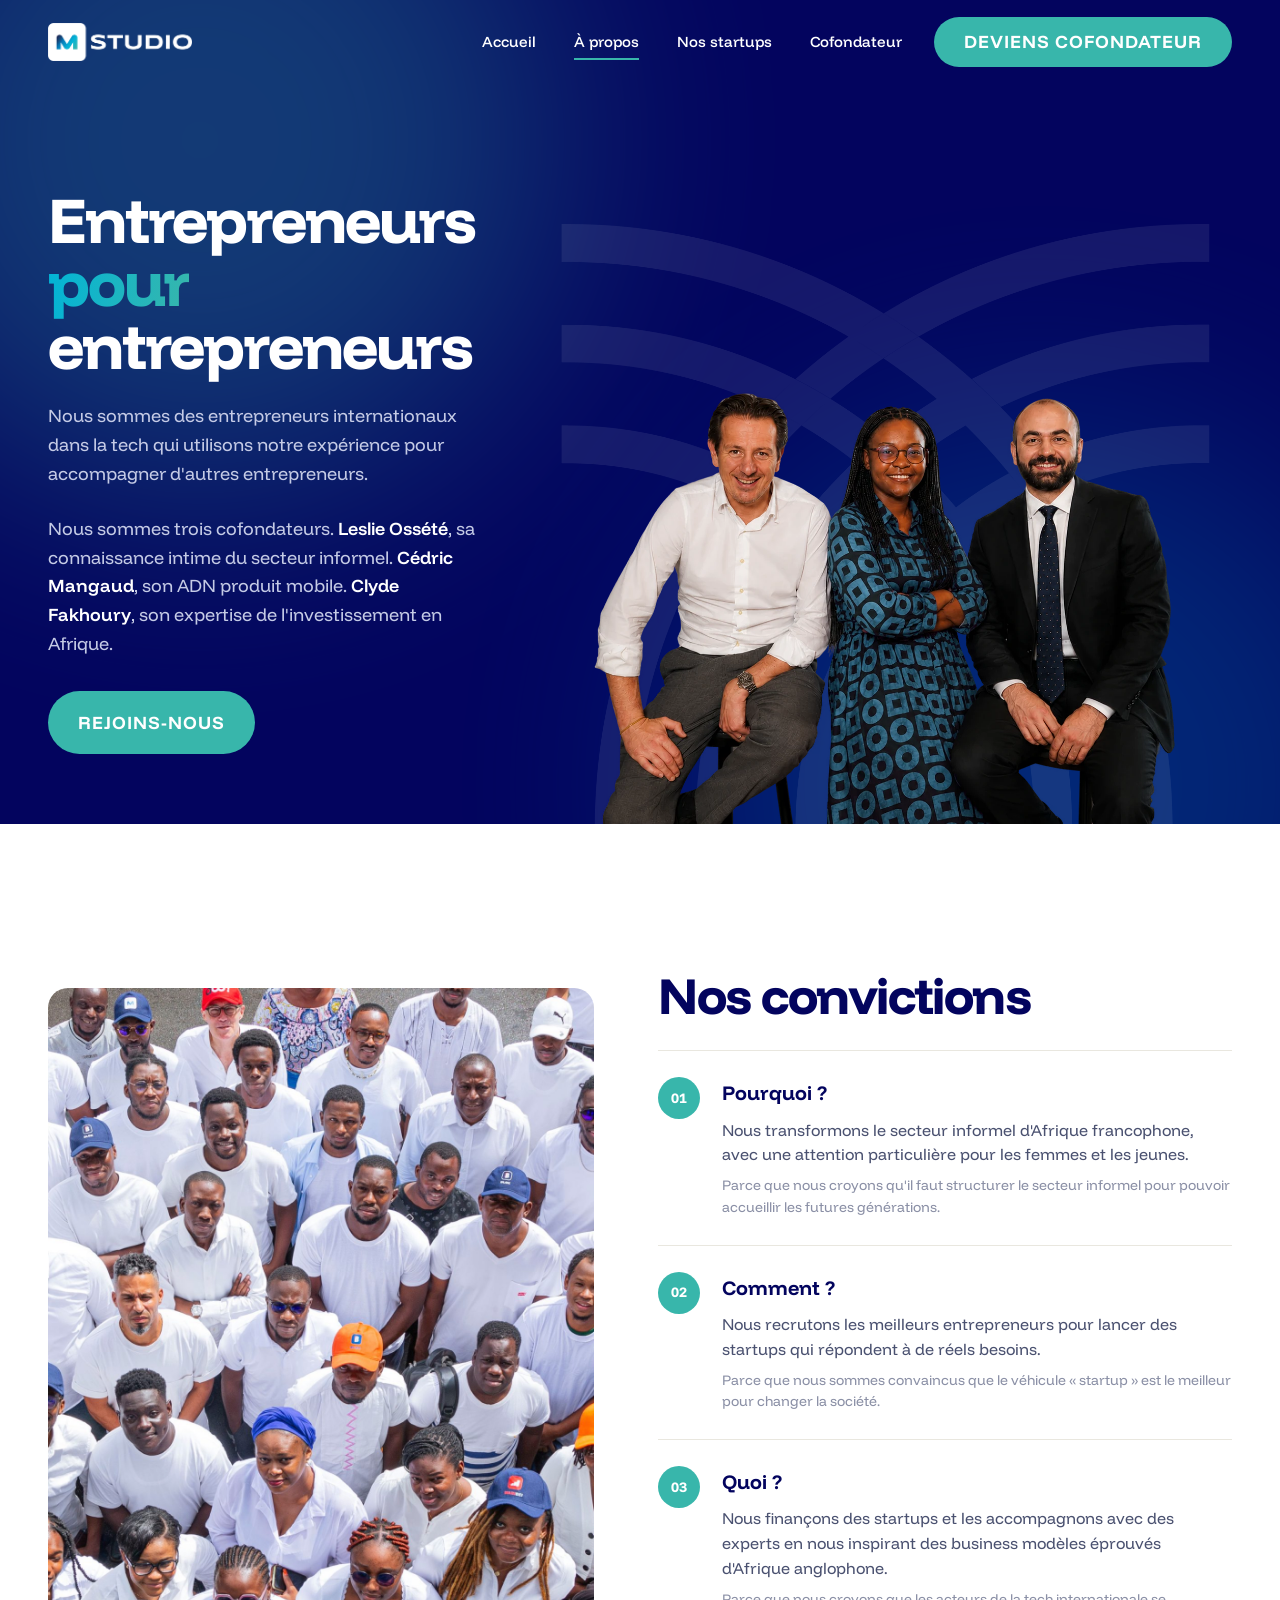
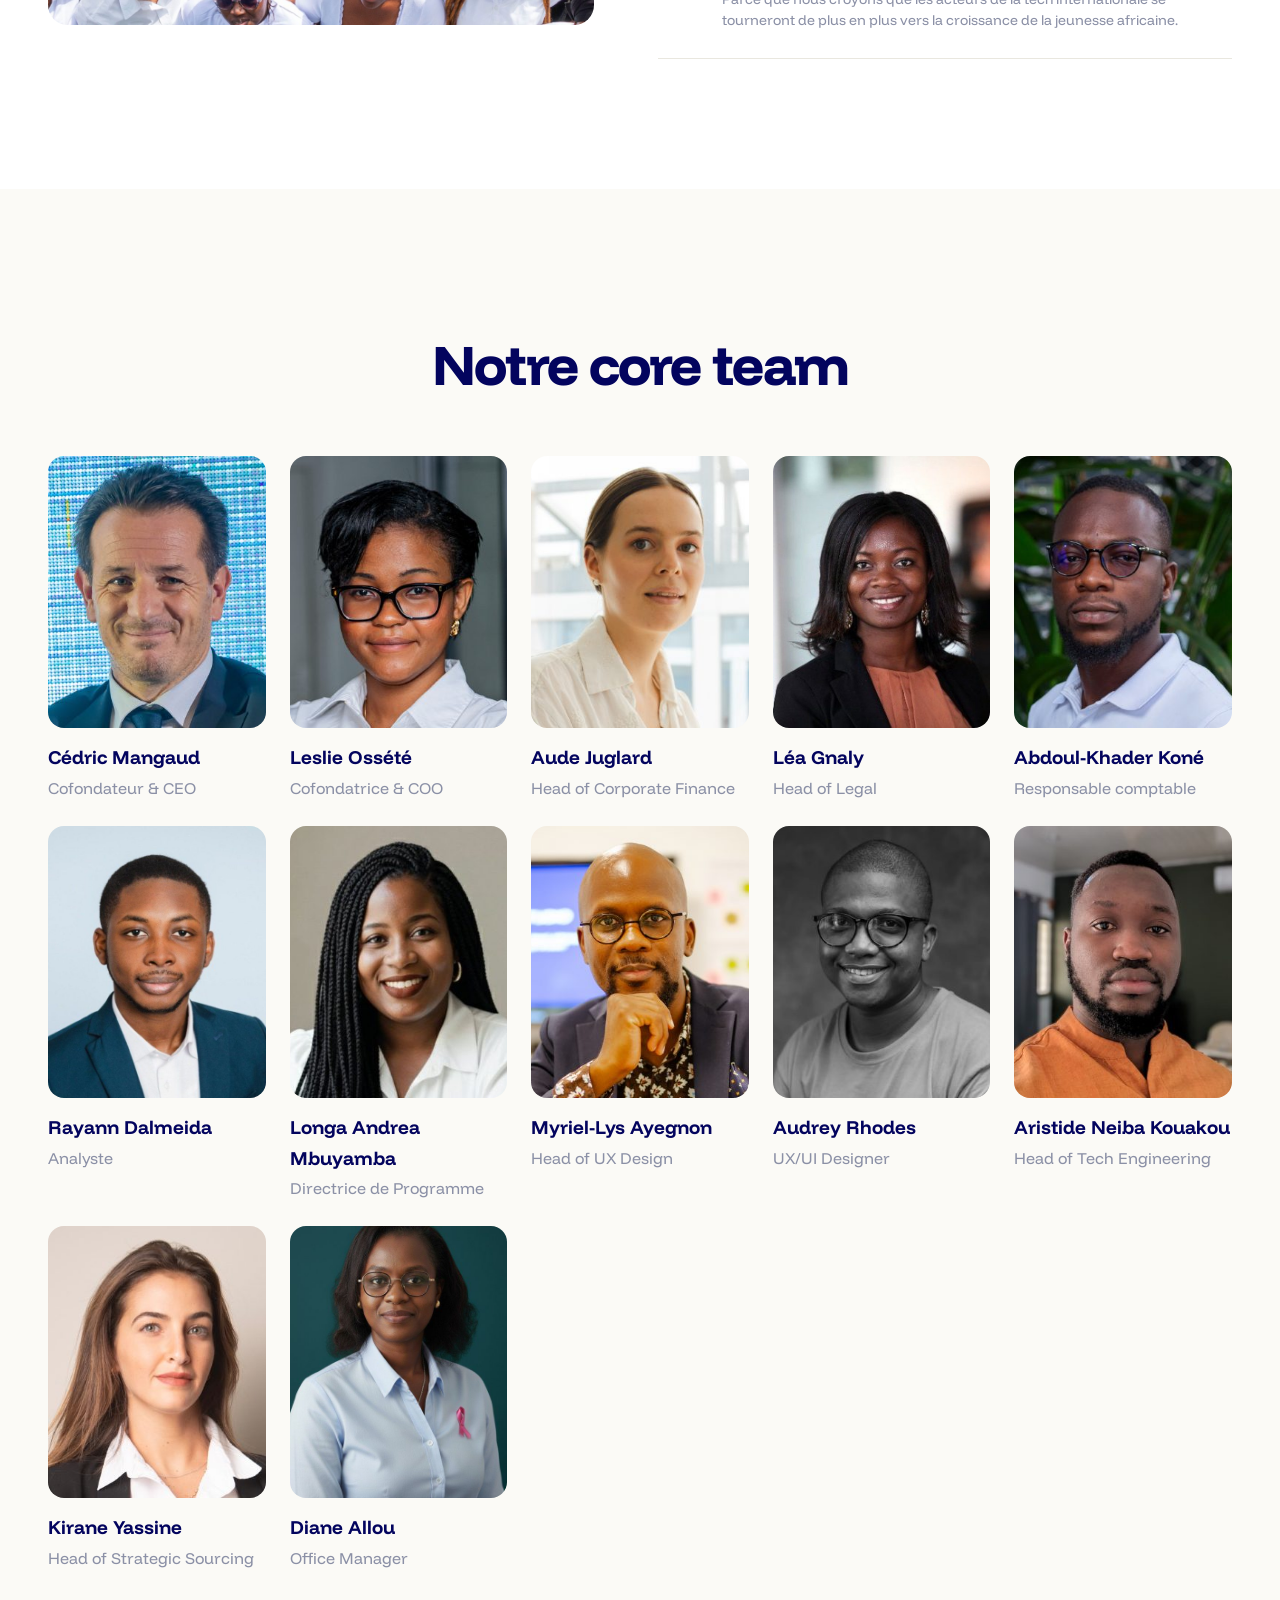
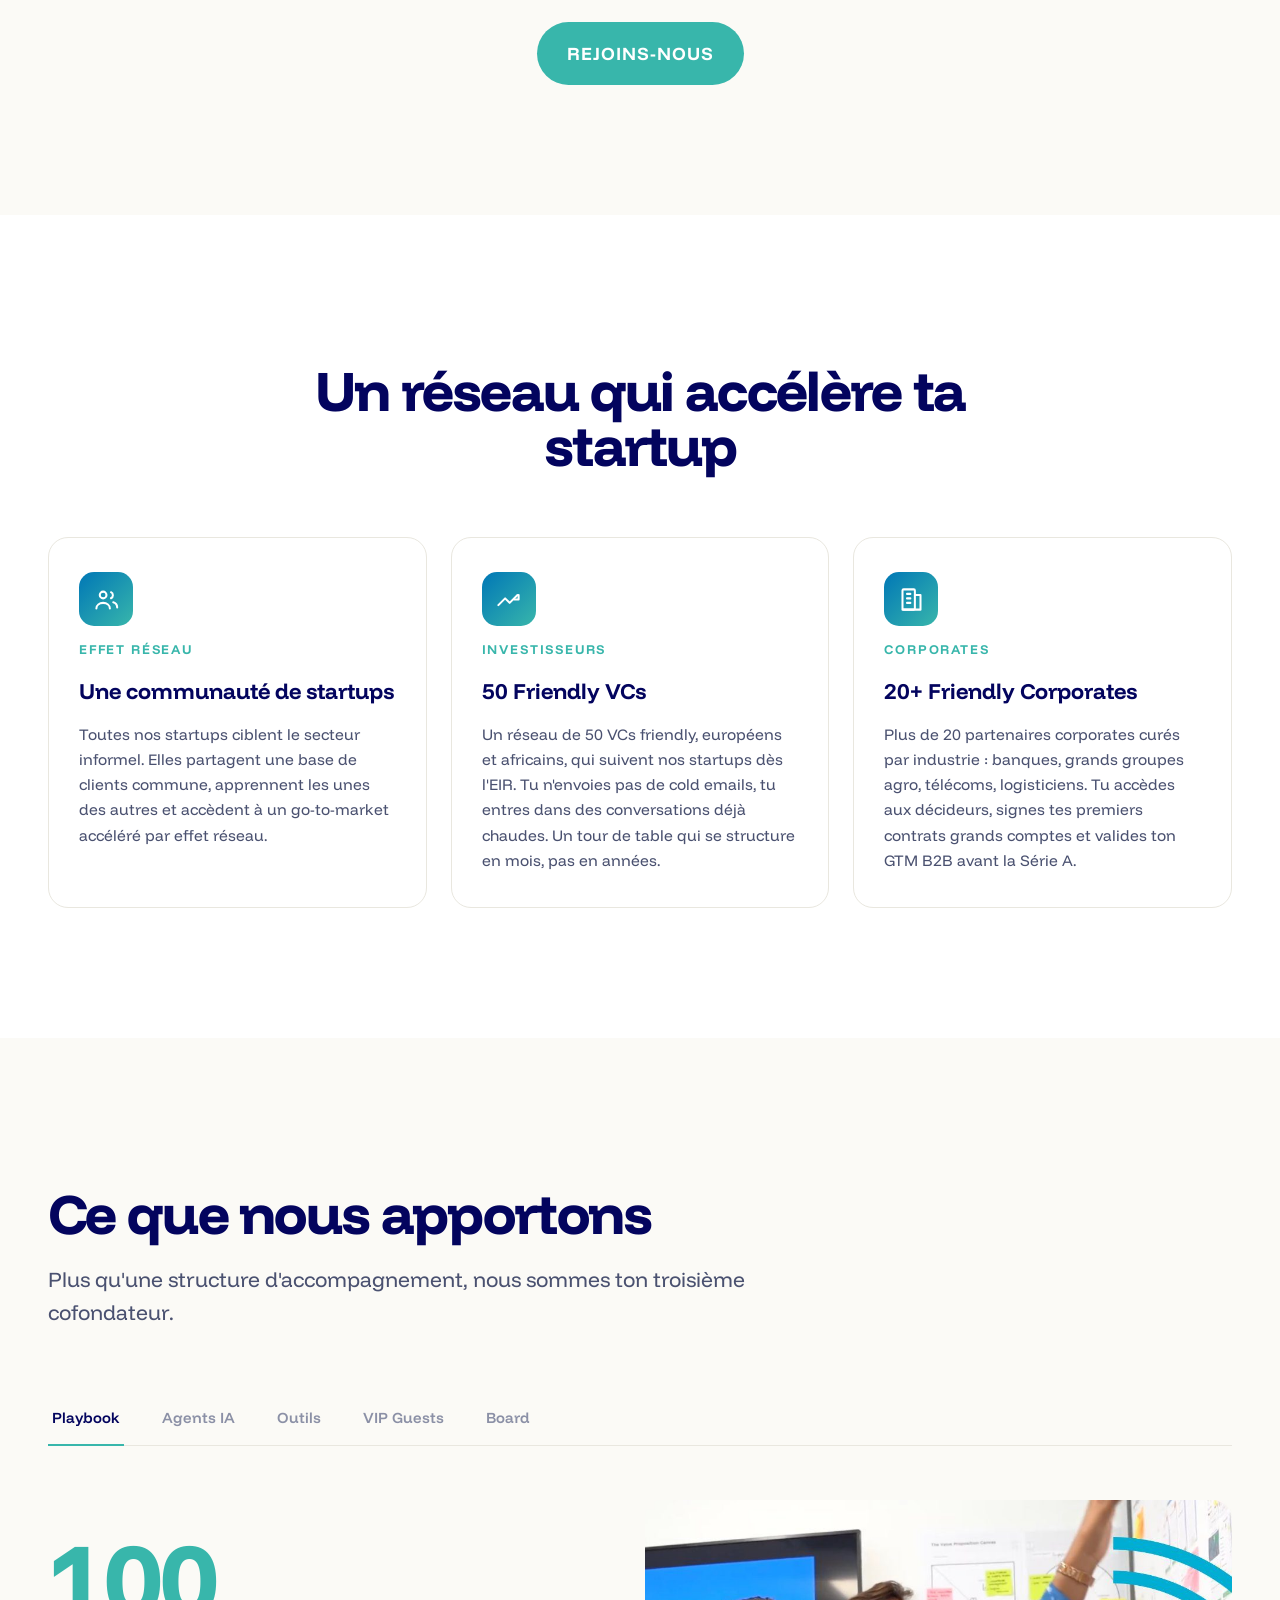
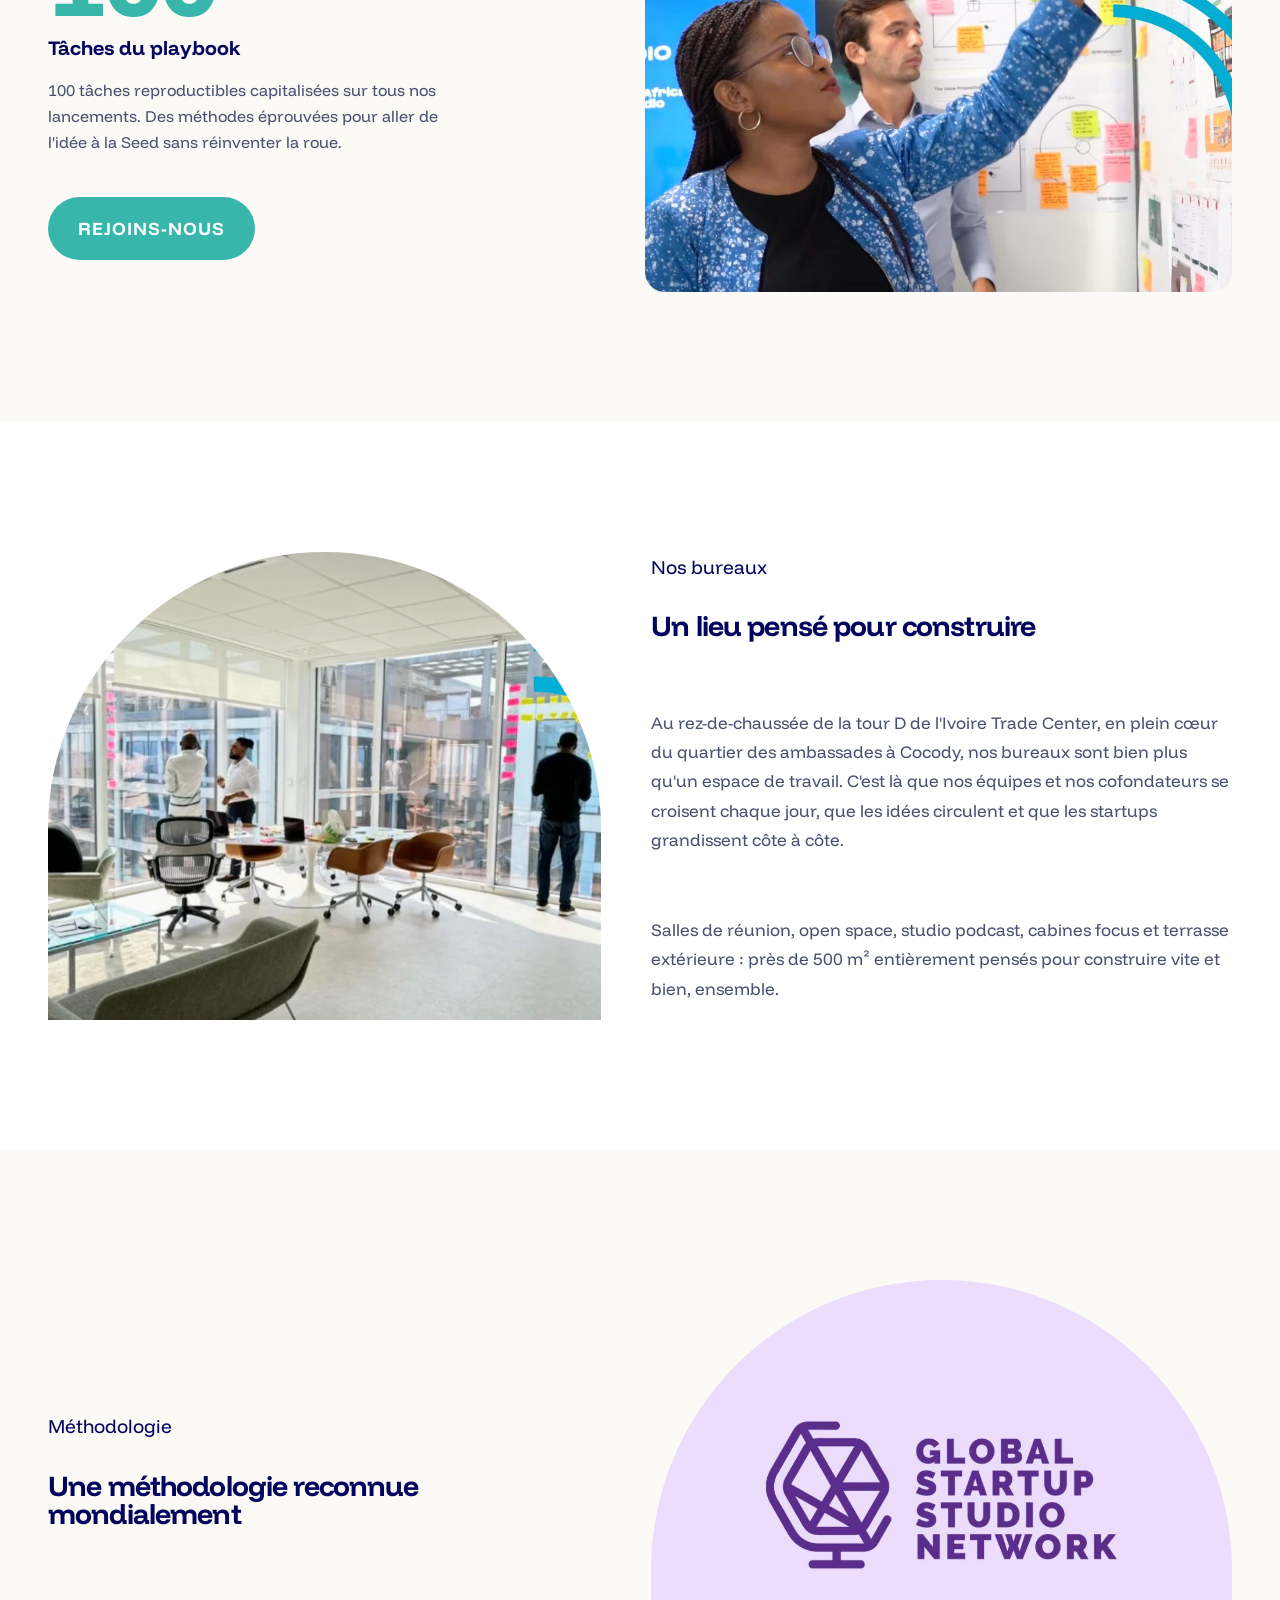
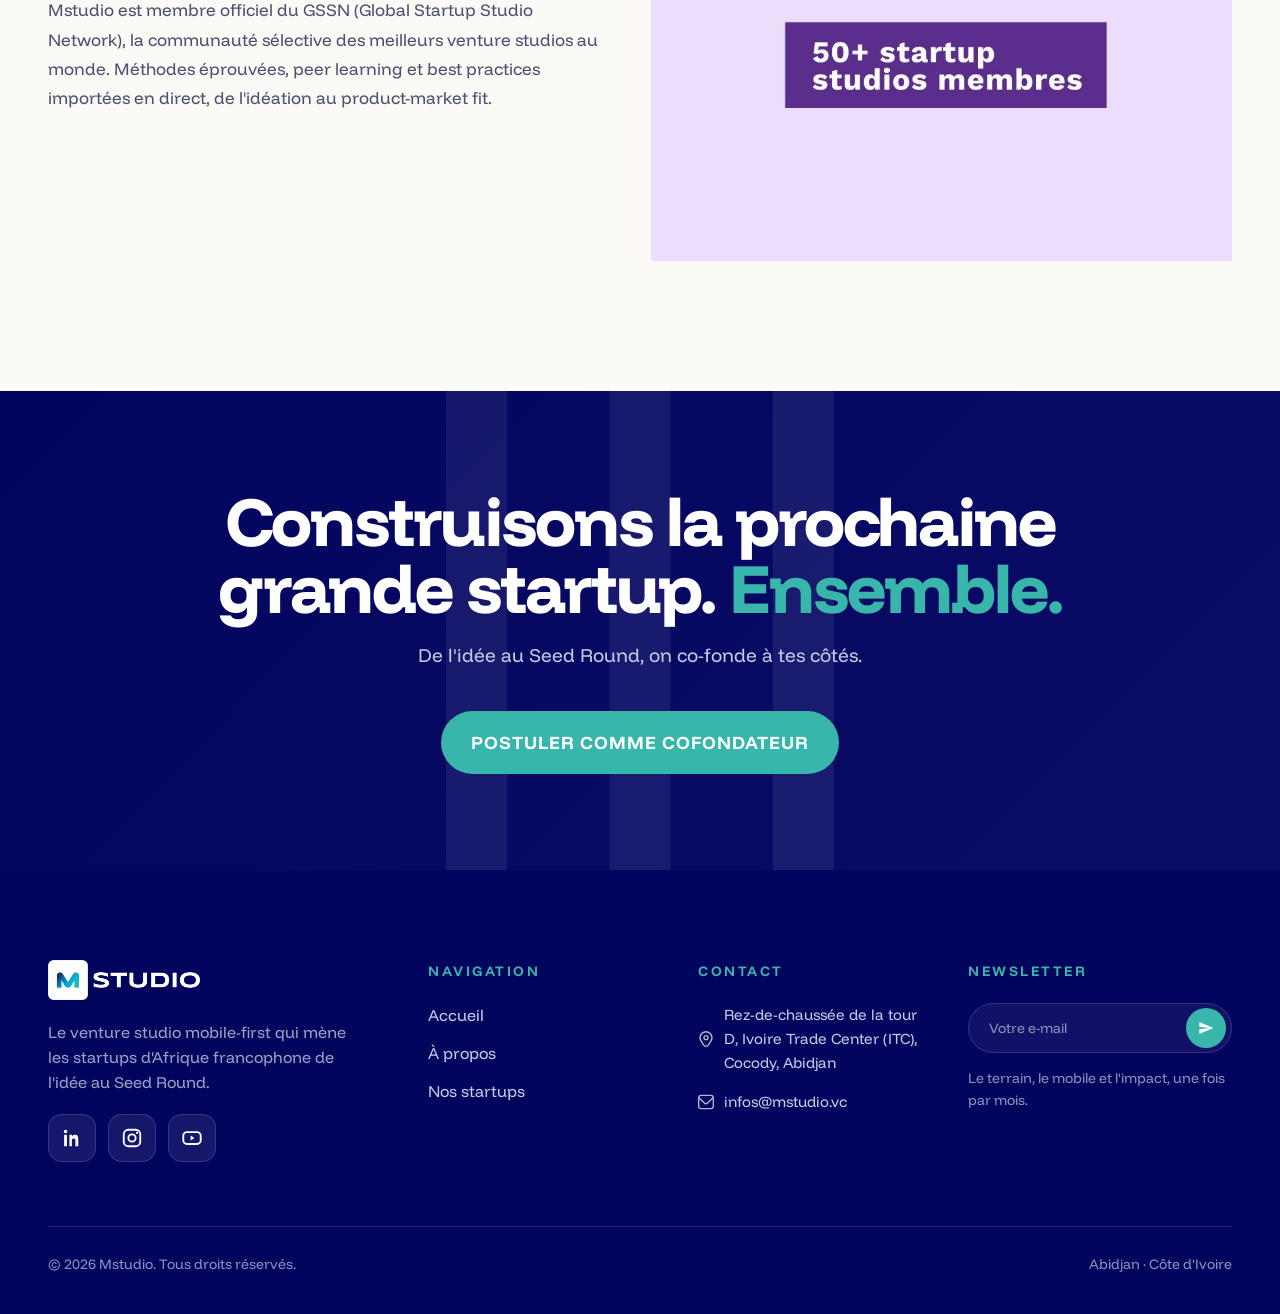
==== a-propos.html @ 9e345887 "SEO (meta/OG/sitemap/robots vers mstudio.vc) + compression images 54->13Mo (WebP) + retrait Barapay" ====
<!doctype html>
<html lang="fr">
<head>
<meta charset="utf-8">
<title>À propos · Mstudio</title>
<meta name="viewport" content="width=device-width, initial-scale=1">
<link rel="stylesheet" href="v2.css?v=47">
<link rel="icon" type="image/png" sizes="32x32" href="assets/favicon-32.png">
<link rel="icon" type="image/png" sizes="256x256" href="assets/favicon.png">
<link rel="apple-touch-icon" href="assets/apple-touch-icon.png">
<style>
/* ===== À PROPOS (V2) ===== */
.ap-hero{position:relative;background:var(--space);color:#fff;padding:160px 0 64px;overflow:hidden;}
.ap-hero .hero-glow{position:absolute;width:720px;height:720px;border-radius:50%;filter:blur(120px);opacity:.3;pointer-events:none;}
.ap-hero .g1{background:var(--ocean);top:-220px;left:-160px;}
.ap-hero .g2{background:var(--ciel);bottom:-320px;right:-120px;opacity:.2;}
.ap-hero-grid{position:relative;z-index:2;display:grid;grid-template-columns:1.05fr 0.95fr;gap:60px;align-items:center;}
.ap-hero-photo{align-self:stretch;display:flex;align-items:flex-end;justify-content:center;min-height:600px;}
.ap-hero h1{font-size:clamp(40px,5vw,72px);font-weight:800;margin:22px 0 0;}
.ap-hero h1 .tint{background:linear-gradient(100deg,var(--ciel),var(--ocean));-webkit-background-clip:text;background-clip:text;-webkit-text-fill-color:transparent;color:transparent;}
.ap-hero p{font-size:18px;color:#c5cbe6;margin:26px 0 0;max-width:48ch;line-height:1.6;}
.ap-hero p b{color:#fff;font-weight:600;}
.ap-hero .btn{margin-top:32px;}
.ap-hero-photo img{width:auto;height:600px;max-width:none;object-fit:contain;object-position:bottom;display:block;margin-bottom:-64px;}

/* Convictions */
.conv-grid{display:grid;grid-template-columns:1fr 1.05fr;gap:64px;align-items:center;}
.conv-photo img{width:100%;border-radius:20px;object-fit:cover;}
.conv-item{display:grid;grid-template-columns:auto 1fr;gap:22px;padding:26px 0;border-top:1px solid var(--line);}
.conv-item:last-child{border-bottom:1px solid var(--line);}
.conv-num{width:42px;height:42px;border-radius:50%;background:#38B6AB;color:#fff;font-weight:800;display:grid;place-items:center;font-size:14px;font-family:'Funnel Display';}
.conv-item h4{color:var(--space);font-weight:700;font-size:20px;margin:0 0 8px;}
.conv-item p{color:var(--slate);font-size:16px;line-height:1.55;margin:0;}
.conv-item p .sub{color:var(--mut);font-size:14px;display:block;margin-top:8px;}

/* Core team */
.team-grid{display:grid;grid-template-columns:repeat(5,1fr);gap:24px;}
.team-card .ph{position:relative;background:var(--bone);border-radius:16px;aspect-ratio:4/5;overflow:hidden;margin-bottom:14px;}
.team-card .ph img{width:100%;height:100%;object-fit:cover;transition:transform .5s var(--ease);}
.team-card:hover .ph img{transform:scale(1.05);}
.team-card .ph .li{position:absolute;inset:0;display:flex;align-items:flex-end;justify-content:flex-end;padding:14px;background:linear-gradient(180deg,rgba(3,4,94,0) 40%,rgba(3,4,94,.55));opacity:0;transition:opacity .3s var(--ease);}
.team-card .ph:hover .li{opacity:1;}
.team-card .ph .li span{width:40px;height:40px;border-radius:10px;background:#0A66C2;display:grid;place-items:center;transform:translateY(8px);transition:transform .3s var(--ease);}
.team-card .ph:hover .li span{transform:none;}
.team-card .ph .li svg{width:22px;height:22px;fill:#fff;}
.team-card h4{color:var(--space);font-weight:700;font-size:19px;margin:0;}
.team-card .role{color:var(--mut);font-size:16px;margin-top:3px;}
.team-cta{text-align:center;margin-top:50px;}

/* Avantages GSSN */
.gssn{display:grid;grid-template-columns:1fr 1.05fr;gap:50px;align-items:stretch;}
.gssn-card{border-radius:20px;overflow:hidden;display:flex;align-items:center;justify-content:center;}
.gssn-card img{width:100%;height:100%;object-fit:cover;border-radius:20px;}
.gssn-right{display:flex;flex-direction:column;justify-content:center;gap:30px;}
.gssn-row{display:grid;grid-template-columns:56px 1fr;gap:18px;}
.gssn-row .ico{width:56px;height:56px;border-radius:16px;background:#0077B6;display:grid;place-items:center;}
.gssn-row .ico img{width:26px;height:26px;filter:brightness(0) invert(1);}
.gssn-row h4{color:var(--space);font-size:19px;font-weight:700;margin:0 0 8px;}
.gssn-row p{color:var(--slate);font-size:15px;line-height:1.55;margin:0;}

/* Apportons tabs */
.app-tabs{display:flex;gap:8px;flex-wrap:wrap;border-bottom:1px solid var(--line);margin-top:10px;}
.app-tab{padding:14px 4px;margin-right:26px;color:var(--mut);font-weight:600;font-size:15px;cursor:pointer;border-bottom:2px solid transparent;margin-bottom:-1px;transition:color .2s,border-color .2s;}
.app-tab.active{color:var(--ink);border-color:var(--ocean);}
.app-tab:hover:not(.active){color:var(--ink);}
.app-panel{margin-top:54px;display:grid;grid-template-columns:1fr 1.1fr;gap:64px;align-items:center;}
.app-panel .num{font-family:'Funnel Display';font-weight:800;font-size:clamp(64px,8vw,110px);line-height:.9;color:var(--ocean);letter-spacing:-0.03em;}
.app-panel h4{font-weight:700;font-size:20px;margin:8px 0 0;color:var(--ink);}
.app-panel p{color:var(--slate);font-size:16px;margin-top:14px;max-width:44ch;line-height:1.6;}
.app-illust img{width:100%;border-radius:16px;}

@media(max-width:1080px){
  .ap-hero-grid{grid-template-columns:1fr;gap:46px;}
  .conv-grid{grid-template-columns:1fr;gap:44px;}
  .team-grid{grid-template-columns:repeat(3,1fr);}
  .gssn{grid-template-columns:1fr;gap:36px;}
  .app-panel{grid-template-columns:1fr;gap:36px;}
}
@media(max-width:600px){
  .ap-hero{padding:130px 0 0;}
  .team-grid{grid-template-columns:repeat(2,1fr);gap:16px;}
  .app-tab{margin-right:16px;font-size:14px;}
  .ap-hero .btn,.team-cta .btn,.av-cta .btn,.app-panel .btn{width:100%;max-width:360px;}
  .app-tabs{overflow-x:auto;flex-wrap:nowrap;white-space:nowrap;-webkit-overflow-scrolling:touch;}
  .gssn{gap:30px;}
}

/* Reseau (section 4) */
.net-grid{display:grid;grid-template-columns:repeat(3,1fr);gap:24px;}
.net-card{background:#fff;border:1px solid var(--line);border-radius:20px;padding:34px 30px;display:flex;flex-direction:column;gap:13px;transition:transform .3s var(--ease),box-shadow .3s var(--ease);}
.net-card:hover{transform:translateY(-4px);box-shadow:0 18px 40px rgba(3,4,94,.08);}
.net-card .net-eye{font-size:13px;letter-spacing:.14em;text-transform:uppercase;color:#38B6AB;font-weight:700;}
.net-card h3{color:var(--space);font-size:22px;font-weight:700;margin:0;}
.net-card p{color:var(--slate);font-size:15.5px;line-height:1.62;margin:0;}
/* Ce que nous apportons (section 5) */
.val-grid{display:grid;grid-template-columns:repeat(5,1fr);gap:20px;}
.val-card{background:#fff;border:1px solid var(--line);border-radius:18px;padding:30px 22px;}
.val-card .val-n{font-family:'Funnel Display';font-weight:800;font-size:clamp(40px,4vw,56px);line-height:.95;color:var(--ocean);letter-spacing:-0.02em;}
.val-card h4{color:var(--space);font-size:15px;font-weight:700;margin:12px 0 8px;text-transform:uppercase;letter-spacing:.04em;}
.val-card p{color:var(--slate);font-size:14px;line-height:1.55;margin:0;}
/* Sections feature (bureaux / methodo) */
.feat-text h2{margin-top:0;}
.feat-text p{color:var(--slate);font-size:17px;line-height:1.72;margin-top:14px;}
.feat-num{font-family:'Funnel Display';font-weight:800;font-size:clamp(52px,7vw,84px);color:var(--ocean);line-height:.9;letter-spacing:-0.03em;margin-top:14px;}
@media(max-width:1080px){.net-grid{grid-template-columns:1fr;}.val-grid{grid-template-columns:repeat(2,1fr);}}
@media(max-width:600px){.val-grid{grid-template-columns:1fr;}}
.net-ico{width:54px;height:54px;border-radius:15px;background:linear-gradient(135deg,#0077B6,#38B6AB);display:grid;place-items:center;color:#fff;}
.net-ico svg{width:27px;height:27px;}
.arch-img{align-self:stretch;display:flex;}
.arch-img img{width:100%;height:100%;min-height:340px;object-fit:cover;border-radius:1000px 1000px 0 0;}
@media(max-width:900px){.arch-img img{min-height:300px;}}
</style>
<!-- SEO -->
<meta name="description" content="Découvre Mstudio : notre équipe, notre méthode de venture studio et le réseau qui accélère les startups d'Afrique francophone, de l'idée au Seed.">
<meta name="robots" content="index,follow">
<meta name="theme-color" content="#03045E">
<link rel="canonical" href="https://www.mstudio.vc/a-propos.html">
<meta property="og:type" content="website">
<meta property="og:site_name" content="Mstudio">
<meta property="og:locale" content="fr_FR">
<meta property="og:title" content="À propos · Mstudio">
<meta property="og:description" content="Découvre Mstudio : notre équipe, notre méthode de venture studio et le réseau qui accélère les startups d'Afrique francophone, de l'idée au Seed.">
<meta property="og:url" content="https://www.mstudio.vc/a-propos.html">
<meta property="og:image" content="https://www.mstudio.vc/assets/og-cover.png">
<meta property="og:image:width" content="1200">
<meta property="og:image:height" content="630">
<meta name="twitter:card" content="summary_large_image">
<meta name="twitter:title" content="À propos · Mstudio">
<meta name="twitter:description" content="Découvre Mstudio : notre équipe, notre méthode de venture studio et le réseau qui accélère les startups d'Afrique francophone, de l'idée au Seed.">
<meta name="twitter:image" content="https://www.mstudio.vc/assets/og-cover.png">
<!-- /SEO -->
</head>
<body>

<!-- NAV -->
<header class="nav" id="nav">
  <div class="wrap nav-in">
    <a class="nav-logo" href="index.html"><img class="logo-white" src="assets/logo-white.png" alt="Mstudio"><img class="logo-color" src="assets/logo-color.png" alt="Mstudio"></a>
    <nav class="nav-menu" id="navMenu">
      <a href="index.html">Accueil</a>
      <a href="a-propos.html" class="active">À propos</a>
      <a href="startups.html">Nos startups</a>
      <a href="cofondateur.html">Cofondateur</a>
      <a href="https://mstudio.recruitee.com" target="_blank" rel="noopener" class="m-only btn btn-accent" style="margin-top:8px;justify-content:center;">Deviens cofondateur</a>
    </nav>
    <div class="nav-right">
      <a href="https://mstudio.recruitee.com" target="_blank" rel="noopener" class="btn btn-cofounder" style="font-size: 18px; padding: 17px 30px; height: 50px; letter-spacing: 1px">Deviens cofondateur</a>
      <button class="nav-burger" id="navBurger" aria-label="Menu"><span></span><span></span><span></span></button>
    </div>
  </div>
</header>

<!-- HERO -->
<section class="ap-hero">
  <div class="hero-glow g1"></div>
  <div class="hero-glow g2"></div>
  <div class="wrap ap-hero-grid">
    <div>
      <span class="eyebrow c-ocean reveal" style="display:none;">À propos</span>
      <h1 class="disp reveal d1">Entrepreneurs <span class="tint">pour</span> entrepreneurs</h1>
      <p class="reveal d2">Nous sommes des entrepreneurs internationaux dans la tech qui utilisons notre expérience pour accompagner d'autres entrepreneurs.</p>
      <p class="reveal d2">Nous sommes trois cofondateurs. <b>Leslie Ossété</b>, sa connaissance intime du secteur informel. <b>Cédric Mangaud</b>, son ADN produit mobile. <b>Clyde Fakhoury</b>, son expertise de l'investissement en Afrique.</p>
      <a href="#cta" class="btn btn-accent reveal d3">Rejoins-nous</a>
    </div>
    <div class="ap-hero-photo reveal d2"><img src="assets/fondateurs.webp" alt="Les cofondateurs"></div>
  </div>
</section>

<!-- CONVICTIONS -->
<section class="section">
  <div class="wrap conv-grid">
    <div class="conv-photo reveal"><img src="assets/conviction-blok.jpg" alt="La communauté Mstudio"></div>
    <div class="reveal d1">
      <span class="eyebrow c-ocean" style="display:none;">Notre raison d'être</span>
      <h2 class="disp" style="font-size:clamp(30px,4vw,52px);font-weight:800;margin:16px 0 30px;">Nos convictions</h2>
      <div class="conv-item">
        <div class="conv-num">01</div>
        <div><h4>Pourquoi ?</h4><p>Nous transformons le secteur informel d'Afrique francophone, avec une attention particulière pour les femmes et les jeunes.<span class="sub">Parce que nous croyons qu'il faut structurer le secteur informel pour pouvoir accueillir les futures générations.</span></p></div>
      </div>
      <div class="conv-item">
        <div class="conv-num">02</div>
        <div><h4>Comment ?</h4><p>Nous recrutons les meilleurs entrepreneurs pour lancer des startups qui répondent à de réels besoins.<span class="sub">Parce que nous sommes convaincus que le véhicule « startup » est le meilleur pour changer la société.</span></p></div>
      </div>
      <div class="conv-item">
        <div class="conv-num">03</div>
        <div><h4>Quoi ?</h4><p>Nous finançons des startups et les accompagnons avec des experts en nous inspirant des business modèles éprouvés d'Afrique anglophone.<span class="sub">Parce que nous croyons que les acteurs de la tech internationale se tourneront de plus en plus vers la croissance de la jeunesse africaine.</span></p></div>
      </div>
    </div>
  </div>
</section>

<!-- CORE TEAM -->
<section class="section bone">
  <div class="wrap">
    <div class="shead center reveal"><span class="eyebrow c-ocean" style="display:none;">L'équipe</span><h2 class="disp">Notre core team</h2></div>
    <div class="team-grid">
      <div class="team-card reveal"><div class="ph"><img src="assets/team-cedric.jpg" alt=""><a class="li" href="https://www.linkedin.com/in/cedricmangaud/" target="_blank" rel="noopener" aria-label="LinkedIn"><span><svg viewBox="0 0 24 24"><path d="M6.94 5a1.94 1.94 0 1 1-3.88 0 1.94 1.94 0 0 1 3.88 0zM3.4 8.43h3.1V21H3.4V8.43zM9.2 8.43h2.97v1.72h.04c.41-.78 1.42-1.6 2.93-1.6 3.13 0 3.71 2.06 3.71 4.74V21h-3.1v-5.5c0-1.31-.02-3-1.83-3-1.83 0-2.11 1.43-2.11 2.9V21H9.2V8.43z"/></svg></span></a></div><h4>Cédric Mangaud</h4><div class="role">Cofondateur &amp; CEO</div></div>
      <div class="team-card reveal"><div class="ph"><img src="assets/team-leslie.jpg" alt=""><a class="li" href="https://www.linkedin.com/in/leslieossete/" target="_blank" rel="noopener" aria-label="LinkedIn"><span><svg viewBox="0 0 24 24"><path d="M6.94 5a1.94 1.94 0 1 1-3.88 0 1.94 1.94 0 0 1 3.88 0zM3.4 8.43h3.1V21H3.4V8.43zM9.2 8.43h2.97v1.72h.04c.41-.78 1.42-1.6 2.93-1.6 3.13 0 3.71 2.06 3.71 4.74V21h-3.1v-5.5c0-1.31-.02-3-1.83-3-1.83 0-2.11 1.43-2.11 2.9V21H9.2V8.43z"/></svg></span></a></div><h4>Leslie Ossété</h4><div class="role">Cofondatrice &amp; COO</div></div>
      <div class="team-card reveal"><div class="ph"><img src="assets/team-aude.jpg" alt=""><a class="li" href="https://www.linkedin.com/in/aude-juglard-0932b483/" target="_blank" rel="noopener" aria-label="LinkedIn"><span><svg viewBox="0 0 24 24"><path d="M6.94 5a1.94 1.94 0 1 1-3.88 0 1.94 1.94 0 0 1 3.88 0zM3.4 8.43h3.1V21H3.4V8.43zM9.2 8.43h2.97v1.72h.04c.41-.78 1.42-1.6 2.93-1.6 3.13 0 3.71 2.06 3.71 4.74V21h-3.1v-5.5c0-1.31-.02-3-1.83-3-1.83 0-2.11 1.43-2.11 2.9V21H9.2V8.43z"/></svg></span></a></div><h4>Aude Juglard</h4><div class="role">Head of Corporate Finance</div></div>
      <div class="team-card reveal"><div class="ph"><img src="assets/team-lea.jpg" alt=""><a class="li" href="https://www.linkedin.com/in/leagnaly/" target="_blank" rel="noopener" aria-label="LinkedIn"><span><svg viewBox="0 0 24 24"><path d="M6.94 5a1.94 1.94 0 1 1-3.88 0 1.94 1.94 0 0 1 3.88 0zM3.4 8.43h3.1V21H3.4V8.43zM9.2 8.43h2.97v1.72h.04c.41-.78 1.42-1.6 2.93-1.6 3.13 0 3.71 2.06 3.71 4.74V21h-3.1v-5.5c0-1.31-.02-3-1.83-3-1.83 0-2.11 1.43-2.11 2.9V21H9.2V8.43z"/></svg></span></a></div><h4>Léa Gnaly</h4><div class="role">Head of Legal</div></div>
      <div class="team-card reveal"><div class="ph"><img src="assets/team-khader.jpg" alt=""><a class="li" href="https://www.linkedin.com/in/abdoul-khader-k-k/" target="_blank" rel="noopener" aria-label="LinkedIn"><span><svg viewBox="0 0 24 24"><path d="M6.94 5a1.94 1.94 0 1 1-3.88 0 1.94 1.94 0 0 1 3.88 0zM3.4 8.43h3.1V21H3.4V8.43zM9.2 8.43h2.97v1.72h.04c.41-.78 1.42-1.6 2.93-1.6 3.13 0 3.71 2.06 3.71 4.74V21h-3.1v-5.5c0-1.31-.02-3-1.83-3-1.83 0-2.11 1.43-2.11 2.9V21H9.2V8.43z"/></svg></span></a></div><h4>Abdoul-Khader Koné</h4><div class="role">Responsable comptable</div></div>
      <div class="team-card reveal"><div class="ph"><img src="assets/team-rayann.jpg" alt=""><a class="li" href="https://www.linkedin.com/in/aimedjimdalmeida7/" target="_blank" rel="noopener" aria-label="LinkedIn"><span><svg viewBox="0 0 24 24"><path d="M6.94 5a1.94 1.94 0 1 1-3.88 0 1.94 1.94 0 0 1 3.88 0zM3.4 8.43h3.1V21H3.4V8.43zM9.2 8.43h2.97v1.72h.04c.41-.78 1.42-1.6 2.93-1.6 3.13 0 3.71 2.06 3.71 4.74V21h-3.1v-5.5c0-1.31-.02-3-1.83-3-1.83 0-2.11 1.43-2.11 2.9V21H9.2V8.43z"/></svg></span></a></div><h4>Rayann Dalmeida</h4><div class="role">Analyste</div></div>
      <div class="team-card reveal"><div class="ph"><img src="assets/team-andrea.jpg" alt=""><a class="li" href="https://www.linkedin.com/in/andreambuyamba/" target="_blank" rel="noopener" aria-label="LinkedIn"><span><svg viewBox="0 0 24 24"><path d="M6.94 5a1.94 1.94 0 1 1-3.88 0 1.94 1.94 0 0 1 3.88 0zM3.4 8.43h3.1V21H3.4V8.43zM9.2 8.43h2.97v1.72h.04c.41-.78 1.42-1.6 2.93-1.6 3.13 0 3.71 2.06 3.71 4.74V21h-3.1v-5.5c0-1.31-.02-3-1.83-3-1.83 0-2.11 1.43-2.11 2.9V21H9.2V8.43z"/></svg></span></a></div><h4>Longa Andrea Mbuyamba</h4><div class="role">Directrice de Programme</div></div>
      <div class="team-card reveal"><div class="ph"><img src="assets/team-myriel.jpg" alt=""><a class="li" href="https://www.linkedin.com/in/lysmyriel/" target="_blank" rel="noopener" aria-label="LinkedIn"><span><svg viewBox="0 0 24 24"><path d="M6.94 5a1.94 1.94 0 1 1-3.88 0 1.94 1.94 0 0 1 3.88 0zM3.4 8.43h3.1V21H3.4V8.43zM9.2 8.43h2.97v1.72h.04c.41-.78 1.42-1.6 2.93-1.6 3.13 0 3.71 2.06 3.71 4.74V21h-3.1v-5.5c0-1.31-.02-3-1.83-3-1.83 0-2.11 1.43-2.11 2.9V21H9.2V8.43z"/></svg></span></a></div><h4>Myriel-Lys Ayegnon</h4><div class="role">Head of UX Design</div></div>
      <div class="team-card reveal"><div class="ph"><img src="assets/team-audrey.jpg" alt=""><a class="li" href="https://www.linkedin.com/in/audrey-rhodes/" target="_blank" rel="noopener" aria-label="LinkedIn"><span><svg viewBox="0 0 24 24"><path d="M6.94 5a1.94 1.94 0 1 1-3.88 0 1.94 1.94 0 0 1 3.88 0zM3.4 8.43h3.1V21H3.4V8.43zM9.2 8.43h2.97v1.72h.04c.41-.78 1.42-1.6 2.93-1.6 3.13 0 3.71 2.06 3.71 4.74V21h-3.1v-5.5c0-1.31-.02-3-1.83-3-1.83 0-2.11 1.43-2.11 2.9V21H9.2V8.43z"/></svg></span></a></div><h4>Audrey Rhodes</h4><div class="role">UX/UI Designer</div></div>
      <div class="team-card reveal"><div class="ph"><img src="assets/team-aristide.jpg" alt=""><a class="li" href="https://www.linkedin.com/in/neiba-aristide-guy-kouakou-b2b49288/" target="_blank" rel="noopener" aria-label="LinkedIn"><span><svg viewBox="0 0 24 24"><path d="M6.94 5a1.94 1.94 0 1 1-3.88 0 1.94 1.94 0 0 1 3.88 0zM3.4 8.43h3.1V21H3.4V8.43zM9.2 8.43h2.97v1.72h.04c.41-.78 1.42-1.6 2.93-1.6 3.13 0 3.71 2.06 3.71 4.74V21h-3.1v-5.5c0-1.31-.02-3-1.83-3-1.83 0-2.11 1.43-2.11 2.9V21H9.2V8.43z"/></svg></span></a></div><h4>Aristide Neiba Kouakou</h4><div class="role">Head of Tech Engineering</div></div>
      <div class="team-card reveal"><div class="ph"><img src="assets/team-kirane.jpg" alt=""><a class="li" href="https://www.linkedin.com/in/kirane-y-b97519aa/" target="_blank" rel="noopener" aria-label="LinkedIn"><span><svg viewBox="0 0 24 24"><path d="M6.94 5a1.94 1.94 0 1 1-3.88 0 1.94 1.94 0 0 1 3.88 0zM3.4 8.43h3.1V21H3.4V8.43zM9.2 8.43h2.97v1.72h.04c.41-.78 1.42-1.6 2.93-1.6 3.13 0 3.71 2.06 3.71 4.74V21h-3.1v-5.5c0-1.31-.02-3-1.83-3-1.83 0-2.11 1.43-2.11 2.9V21H9.2V8.43z"/></svg></span></a></div><h4>Kirane Yassine</h4><div class="role">Head of Strategic Sourcing</div></div>
      <div class="team-card reveal"><div class="ph"><img src="assets/team-diane.jpg" alt=""><a class="li" href="https://www.linkedin.com/in/diane-brigitte-allou/" target="_blank" rel="noopener" aria-label="LinkedIn"><span><svg viewBox="0 0 24 24"><path d="M6.94 5a1.94 1.94 0 1 1-3.88 0 1.94 1.94 0 0 1 3.88 0zM3.4 8.43h3.1V21H3.4V8.43zM9.2 8.43h2.97v1.72h.04c.41-.78 1.42-1.6 2.93-1.6 3.13 0 3.71 2.06 3.71 4.74V21h-3.1v-5.5c0-1.31-.02-3-1.83-3-1.83 0-2.11 1.43-2.11 2.9V21H9.2V8.43z"/></svg></span></a></div><h4>Diane Allou</h4><div class="role">Office Manager</div></div>
    </div>
    <div class="team-cta"><a href="cofondateur.html" class="btn btn-accent">Rejoins-nous</a></div>
  </div>
</section>

<!-- RESEAU -->
<section class="section">
  <div class="wrap">
    <div class="shead center reveal"><h2 class="disp">Un réseau qui accélère ta startup</h2></div>
    <div class="net-grid">
      <div class="net-card reveal">
        <div class="net-ico"><svg viewBox="0 0 24 24" fill="none" stroke="currentColor" stroke-width="1.8" stroke-linecap="round" stroke-linejoin="round"><circle cx="9" cy="8" r="3"/><path d="M3 20c0-3 2.7-5 6-5s6 2 6 5"/><path d="M16 5.5a3 3 0 0 1 0 5.4"/><path d="M18 14.5c2 .6 3.5 2.3 3.5 4.5"/></svg></div>
        <span class="net-eye">Effet réseau</span>
        <h3>Une communauté de startups</h3>
        <p>Toutes nos startups ciblent le secteur informel. Elles partagent une base de clients commune, apprennent les unes des autres et accèdent à un go-to-market accéléré par effet réseau.</p>
      </div>
      <div class="net-card reveal d1">
        <div class="net-ico"><svg viewBox="0 0 24 24" fill="none" stroke="currentColor" stroke-width="1.8" stroke-linecap="round" stroke-linejoin="round"><path d="M3 17l6-6 4 4 7-7"/><path d="M21 8v4h-4"/></svg></div>
        <span class="net-eye">Investisseurs</span>
        <h3>50 Friendly VCs</h3>
        <p>Un réseau de 50 VCs friendly, européens et africains, qui suivent nos startups dès l'EIR. Tu n'envoies pas de cold emails, tu entres dans des conversations déjà chaudes. Un tour de table qui se structure en mois, pas en années.</p>
      </div>
      <div class="net-card reveal d2">
        <div class="net-ico"><svg viewBox="0 0 24 24" fill="none" stroke="currentColor" stroke-width="1.8" stroke-linecap="round" stroke-linejoin="round"><rect x="4" y="3" width="11" height="18" rx="1"/><path d="M15 8h5v13H4"/><path d="M8 7h3M8 11h3M8 15h3"/></svg></div>
        <span class="net-eye">Corporates</span>
        <h3>20+ Friendly Corporates</h3>
        <p>Plus de 20 partenaires corporates curés par industrie : banques, grands groupes agro, télécoms, logisticiens. Tu accèdes aux décideurs, signes tes premiers contrats grands comptes et valides ton GTM B2B avant la Série A.</p>
      </div>
    </div>
  </div>
</section>

<!-- CE QUE NOUS APPORTONS -->
<section class="section bone">
  <div class="wrap">
    <div class="shead reveal"><h2 class="disp">Ce que nous apportons</h2><p>Plus qu'une structure d'accompagnement, nous sommes ton troisième cofondateur.</p></div>
    <div class="app-tabs reveal d1">
      <div class="app-tab active" data-i="0">Playbook</div>
      <div class="app-tab" data-i="1">Agents IA</div>
      <div class="app-tab" data-i="2">Outils</div>
      <div class="app-tab" data-i="3">VIP Guests</div>
      <div class="app-tab" data-i="4">Board</div>
    </div>
    <div class="app-panel reveal d1">
      <div>
        <div class="num disp" id="apNum">100</div>
        <h4 id="apH">Tâches du playbook</h4>
        <p id="apP">100 tâches reproductibles capitalisées sur tous nos lancements. Des méthodes éprouvées pour aller de l'idée à la Seed sans réinventer la roue.</p>
        <a href="cofondateur.html" class="btn btn-accent" style="margin-top:26px;">Rejoins-nous</a>
      </div>
      <div class="app-illust"><img id="apImg" src="assets/playbook.jpg" alt="Le playbook Mstudio"></div>
    </div>
  </div>
</section>

<!-- BUREAUX -->
<section class="section">
  <div class="wrap">
    <div class="gssn">
      <div class="arch-img reveal"><img src="assets/bureaux.webp" alt="Les bureaux Mstudio à l'Ivoire Trade Center, Abidjan"></div>
      <div class="gssn-right reveal d1 feat-text">
        <span class="net-eye">Nos bureaux</span>
        <h2 class="disp">Un lieu pensé pour construire</h2>
        <p>Au rez-de-chaussée de la tour D de l'Ivoire Trade Center, en plein cœur du quartier des ambassades à Cocody, nos bureaux sont bien plus qu'un espace de travail. C'est là que nos équipes et nos cofondateurs se croisent chaque jour, que les idées circulent et que les startups grandissent côte à côte.</p>
        <p>Salles de réunion, open space, studio podcast, cabines focus et terrasse extérieure : près de 500 m² entièrement pensés pour construire vite et bien, ensemble.</p>
      </div>
    </div>
  </div>
</section>

<!-- METHODOLOGIE GSSN -->
<section class="section bone">
  <div class="wrap">
    <div class="gssn">
      <div class="gssn-right reveal feat-text">
        <span class="net-eye">Méthodologie</span>
        <h2 class="disp">Une méthodologie reconnue mondialement</h2>
        <p>Mstudio est membre officiel du GSSN (Global Startup Studio Network), la communauté sélective des meilleurs venture studios au monde. Méthodes éprouvées, peer learning et best practices importées en direct, de l'idéation au product-market fit.</p>
      </div>
      <div class="arch-img reveal d1"><img src="assets/gssn-card.jpg" alt="Global Startup Studio Network, 50+ startup studios membres"></div>
    </div>
  </div>
</section>

<!-- CTA -->
<section id="cta" style="padding:0;">
  <div class="cta cta-flush reveal">
    <img class="side-pat right" src="assets/pat-equite.svg" alt="" style="opacity:.07;width:90%;height:auto;right:auto;left:50%;top:auto;bottom:-30%;transform:translateX(-50%) rotate(-90deg);transform-origin:center;">
    <h2 class="disp">Construisons la prochaine grande startup. <span class="tint">Ensemble.</span></h2>
    <p class="cta-sub">De l'idée au Seed Round, on co-fonde à tes côtés.</p>
    <div class="cta-actions">
      <a href="https://mstudio.recruitee.com" target="_blank" rel="noopener" class="btn btn-accent">Postuler comme cofondateur</a>
    </div>
  </div>
</section>

<!-- FOOTER -->
<footer class="footer">
  <div class="wrap">
    <div class="footer-top">
      <div class="brand">
        <img src="assets/logo-white.png" alt="Mstudio">
        <p>Le venture studio mobile-first qui mène les startups d'Afrique francophone de l'idée au Seed Round.</p>
        <div class="footer-soc">
          <a href="https://www.linkedin.com/company/mstudiovc" target="_blank" rel="noopener" aria-label="LinkedIn"><svg viewBox="0 0 24 24" fill="currentColor"><path d="M6.94 5a1.94 1.94 0 1 1-3.88 0 1.94 1.94 0 0 1 3.88 0zM3.4 8.43h3.1V21H3.4V8.43zM9.2 8.43h2.97v1.72h.04c.41-.78 1.42-1.6 2.93-1.6 3.13 0 3.71 2.06 3.71 4.74V21h-3.1v-5.5c0-1.31-.02-3-1.83-3-1.83 0-2.11 1.43-2.11 2.9V21H9.2V8.43z"/></svg></a>
          <a href="https://www.instagram.com/mstudiovc" target="_blank" rel="noopener" aria-label="Instagram"><svg viewBox="0 0 24 24" fill="none" stroke="currentColor" stroke-width="2"><rect x="3" y="3" width="18" height="18" rx="5"/><circle cx="12" cy="12" r="4"/><circle cx="17.5" cy="6.5" r="1.2" fill="currentColor" stroke="none"/></svg></a>
          <a href="https://www.youtube.com/@mstudiovc" target="_blank" rel="noopener" aria-label="YouTube"><svg viewBox="0 0 24 24" fill="none" stroke="currentColor" stroke-width="2"><rect x="2.5" y="5.5" width="19" height="13" rx="4"/><path d="M10.5 9.2l4.2 2.8-4.2 2.8V9.2z" fill="currentColor" stroke="none"/></svg></a>
        </div>
      </div>
      <div>
        <h4>Navigation</h4>
        <div class="footer-links">
          <a href="index.html">Accueil</a>
          <a href="a-propos.html">À propos</a>
          <a href="startups.html">Nos startups</a>
        </div>
      </div>
      <div>
        <h4>Contact</h4>
        <div class="footer-contact">
          <div><img src="assets/marker.svg" alt="">Rez-de-chaussée de la tour D, Ivoire Trade Center (ITC), Cocody, Abidjan</div>
          <div><img src="assets/envelope.svg" alt="">infos@mstudio.vc</div>
        </div>
      </div>
      <div>
        <h4>Newsletter</h4>
        <div class="footer-news">
          <form onsubmit="event.preventDefault();this.reset();">
            <input type="email" placeholder="Votre e-mail" required>
            <button type="submit" aria-label="S'inscrire"><svg viewBox="0 0 24 24"><path d="M2 21l21-9L2 3v7l15 2-15 2z"/></svg></button>
          </form>
          <p style="color:#8b91bb;font-size:14px;margin-top:14px;">Le terrain, le mobile et l'impact, une fois par mois.</p>
        </div>
      </div>
    </div>
    <div class="footer-bot">
      <span>© 2026 Mstudio. Tous droits réservés.</span>
      <span>Abidjan · Côte d'Ivoire</span>
    </div>
  </div>
</footer>

<script>
const nav=document.getElementById('nav');
const onScroll=()=>nav.classList.toggle('solid',window.scrollY>40);
onScroll();window.addEventListener('scroll',onScroll,{passive:true});
const burger=document.getElementById('navBurger'),menu=document.getElementById('navMenu');
burger.addEventListener('click',()=>{const o=menu.classList.toggle('open');burger.classList.toggle('open',o);});
menu.querySelectorAll('a').forEach(a=>a.addEventListener('click',()=>{menu.classList.remove('open');burger.classList.remove('open');}));
const io=new IntersectionObserver((es)=>{es.forEach(e=>{if(e.isIntersecting){e.target.classList.add('in');io.unobserve(e.target);}});},{threshold:0.12,rootMargin:'0px 0px -8% 0px'});
document.querySelectorAll('.reveal').forEach(el=>io.observe(el));

const AP=[
 {n:'100',h:'Tâches du playbook',p:"100 tâches reproductibles capitalisées sur tous nos lancements. Des méthodes éprouvées pour aller de l'idée à la Seed sans réinventer la roue.",img:'assets/playbook.jpg'},
 {n:'200',h:'Agents IA',p:"200 agents IA propriétaires qui automatisent le back-office, le scoring, le support client et les opérations. Une stack qui accélère ton MVP et tes process dès le premier jour.",img:'assets/ai.jpg'},
 {n:'30',h:'Outils',p:"30 outils dont ta startup a besoin pour communiquer, construire son produit et opérationnaliser ses process. Négociés et mutualisés, prêts à l'emploi.",img:'assets/outils.png'},
 {n:'12',h:'VIP Guests par an',p:"12 VIP Guests viennent chaque année à Abidjan coacher et inspirer nos startups : tech leaders, investisseurs et opérateurs internationaux qui transmettent leur savoir-faire.",img:'assets/reseau.png'},
 {n:'1',h:'Board Member',p:"1 board member par startup, avec une expertise internationale, qui s'implique dans ton tour de table et tes décisions stratégiques.",img:'assets/ap-coreteam.jpg'},
];
const apTabs=document.querySelectorAll('.app-tab');
function renderAp(i){const a=AP[i];document.getElementById('apNum').textContent=a.n;document.getElementById('apH').textContent=a.h;document.getElementById('apP').textContent=a.p;document.getElementById('apImg').src=a.img;apTabs.forEach((t,j)=>t.classList.toggle('active',j===i));}
apTabs.forEach((t,i)=>t.addEventListener('click',()=>renderAp(i)));
renderAp(0);


</script>
</body>
</html>
---- v2.css ----
/* ============================================================
   MSTUDIO — V2  ·  Design System
   Venture studio mobile-first · Afrique francophone
   Signature motif: concentric arcs (signal / mobile / impact)
   ============================================================ */

@import url('https://fonts.googleapis.com/css2?family=Funnel+Display:wght@300;400;500;600;700;800&family=Funnel+Sans:wght@300;400;500;600;700&display=swap');

:root{
  /* Brand — primary */
  --space:#03045E;     /* Bleu Space   */
  --azur:#0077B6;      /* Bleu Azur    */
  --ciel:#00B4D8;      /* Bleu Ciel    */
  --ocean:#38B6AB;     /* Vert Océan   */
  /* Brand — secondary */
  --camel:#C89650;
  --terra:#C35A46;
  --sand:#F5EDDD;      /* Poussière du désert */
  /* Neutrals */
  --paper:#ffffff;
  --bone:#FBFAF6;
  --ink:#03045E;
  --slate:#4a5170;
  --mut:#8b90a6;
  --line:#E9E7DF;
  --line-dk:rgba(255,255,255,0.14);
  /* effects */
  --shadow:0 30px 70px -30px rgba(3,4,94,0.35);
  --ease:cubic-bezier(.22,.61,.36,1);
}

*{box-sizing:border-box;}
html{scroll-behavior:smooth;-webkit-text-size-adjust:100%;}
body{
  margin:0;
  font-family:'Funnel Display',system-ui,sans-serif;
  color:var(--ink);
  background:var(--paper);
  font-size:19px;
  line-height:1.62;
  -webkit-font-smoothing:antialiased;
  overflow-x:hidden;
}
img{max-width:100%;display:block;}
a{color:inherit;text-decoration:none;}
.disp{font-family:'Funnel Display',sans-serif;letter-spacing:-0.03em;line-height:0.98;}

.wrap{max-width:1320px;margin:0 auto;padding:0 48px;}
.wrap-tight{max-width:1080px;margin:0 auto;padding:0 48px;}

.eyebrow{
  display:inline-flex;align-items:center;gap:10px;
  font-size:14px;font-weight:600;letter-spacing:0.22em;text-transform:uppercase;
}
.eyebrow::before{content:"";width:26px;height:2px;background:currentColor;display:inline-block;opacity:.7;}
.eyebrow.c-ocean{color:var(--ocean);}
.eyebrow.c-ciel{color:var(--ciel);}
.eyebrow.c-mut{color:var(--mut);}

/* ---------- Reveal motion ---------- */
.reveal{opacity:0;transform:translateY(26px);transition:opacity .9s var(--ease),transform .9s var(--ease);}
.reveal.in{opacity:1;transform:none;}
.reveal.d1{transition-delay:.08s;}
.reveal.d2{transition-delay:.16s;}
.reveal.d3{transition-delay:.24s;}
.reveal.d4{transition-delay:.32s;}
@media(prefers-reduced-motion:reduce){.reveal{opacity:1;transform:none;transition:none;}}

/* ---------- Buttons ---------- */
.btn{
  display:inline-flex;align-items:center;justify-content:center;gap:12px;cursor:pointer;border:none;
  font-family:'Funnel Display';font-weight:700;font-size:18px;letter-spacing:1px;text-transform:uppercase;
  padding:17px 30px;min-height:50px;border-radius:100px;transition:transform .2s var(--ease),box-shadow .2s,background .2s,color .2s;
  white-space:nowrap;
}
.btn .arr{transition:transform .25s var(--ease);}
.btn:hover .arr{transform:translateX(4px);}
.btn-accent{background:var(--ocean);color:#fff;}
.btn-accent:hover{background:var(--ciel);transform:translateY(-2px);box-shadow:0 16px 34px -12px rgba(0,180,216,.6);}
.btn-light{background:#fff;color:var(--space);}
.btn-light:hover{transform:translateY(-2px);box-shadow:0 16px 34px -14px rgba(0,0,0,.4);}
.btn-line{background:transparent;border:1.5px solid currentColor;color:var(--ink);}
.btn-line:hover{background:var(--ink);color:#fff;border-color:var(--ink);}
.btn-line-light{background:transparent;border:1.5px solid rgba(255,255,255,.35);color:#fff;}
.btn-line-light:hover{background:#fff;color:var(--space);border-color:#fff;}
.btn-cofounder{background:var(--ocean);color:#fff;}
.btn-cofounder:hover{background:var(--ciel);transform:translateY(-2px);box-shadow:0 16px 34px -12px rgba(0,180,216,.6);}

/* ---------- Nav ---------- */
.nav{position:fixed;top:0;left:0;right:0;z-index:80;transition:background .4s,box-shadow .4s,border-color .4s;border-bottom:1px solid transparent;}
.nav-in{display:flex;align-items:center;justify-content:space-between;height:84px;}
.nav-logo img{height:38px;width:auto;transition:filter .4s;}
.nav-logo .logo-color{display:none;}
.nav.solid .nav-logo .logo-white{display:none;}
.nav.solid .nav-logo .logo-color{display:block;}
.nav-menu{display:flex;align-items:center;gap:38px;margin-left:auto;margin-right:32px;}
.nav-menu a{font-size:15px;font-weight:500;position:relative;padding:4px 0;color:#fff;transition:color .25s;}
.nav-menu a::after{content:"";position:absolute;left:0;right:100%;bottom:-2px;height:2px;background:var(--ocean);transition:right .3s var(--ease);}
.nav-menu a:hover::after,.nav-menu a.active::after{right:0;}
.nav-right{display:flex;align-items:center;gap:16px;}
.m-only{display:none;}
/* solid state on scroll */
.nav.solid{background:rgba(255,255,255,0.9);backdrop-filter:saturate(180%) blur(16px);border-color:var(--line);box-shadow:0 6px 30px -18px rgba(3,4,94,.4);}
.nav.solid .nav-menu a{color:var(--ink);}
.nav.solid .nav-logo img{filter:none;}
.nav.solid .btn-line-light{border-color:var(--space);color:var(--space);}
.nav.solid .btn-line-light:hover{background:var(--space);color:#fff;}
.nav-burger{display:none;width:46px;height:46px;border:1.5px solid rgba(255,255,255,.4);border-radius:12px;background:transparent;cursor:pointer;flex-direction:column;align-items:center;justify-content:center;gap:5px;padding:0;}
.nav.solid .nav-burger{border-color:var(--line);}
.nav-burger span{display:block;width:18px;height:2px;background:#fff;border-radius:2px;transition:.25s;}
.nav.solid .nav-burger span{background:var(--ink);}
.nav-burger.open span:nth-child(1){transform:translateY(7px) rotate(45deg);}
.nav-burger.open span:nth-child(2){opacity:0;}
.nav-burger.open span:nth-child(3){transform:translateY(-7px) rotate(-45deg);}

/* ---------- HERO ---------- */
.hero{position:relative;background:var(--space);color:#fff;padding:170px 0 90px;overflow:hidden;}
.hero-arcs{position:absolute;top:0;left:50%;transform:translateX(-50%);width:min(1383px,135%);height:auto;opacity:.6;pointer-events:none;}
.hero-glow{position:absolute;width:760px;height:760px;border-radius:50%;filter:blur(120px);opacity:.32;pointer-events:none;}
.hero-glow.g1{background:var(--ocean);top:-220px;left:-160px;}
.hero-glow.g2{background:var(--ciel);bottom:-320px;right:-120px;opacity:.22;}

/* ---------- Logos marquee ---------- */
.marquee{background:var(--space);border-top:1px solid var(--line-dk);padding:30px 0;}
.marquee-row{display:flex;align-items:center;gap:18px;justify-content:center;flex-wrap:wrap;}
.marquee-row .lbl{font-size:14px;letter-spacing:.18em;text-transform:uppercase;color:#8b91bb;margin-right:8px;}
.marquee-row img{height:30px;opacity:.7;filter:brightness(0) invert(1);transition:opacity .25s;}
.marquee-row img:hover{opacity:1;}

/* ---------- Section scaffolding ---------- */
.section{padding:130px 0;position:relative;}
.section.bone{background:var(--bone);}
.section.space{background:var(--space);color:#fff;}
.shead{max-width:760px;margin-bottom:64px;}
.shead.center{margin-left:auto;margin-right:auto;text-align:center;}
.shead h2{font-size:clamp(32px,4.4vw,58px);font-weight:800;margin:18px 0 0;}
.shead p{font-size:21px;color:var(--slate);margin:22px 0 0;line-height:1.55;}
.section.space .shead p{color:#bcc2e4;}

/* ---------- Manifesto ---------- */
.manifesto{padding:120px 0;}
.manifesto p{font-family:'Funnel Display';font-weight:500;font-size:clamp(26px,3.3vw,42px);line-height:1.22;letter-spacing:-0.02em;max-width:20ch;margin:0;}
.manifesto p .hl{color:var(--ocean);}
.manifesto-grid{display:grid;grid-template-columns:0.9fr 1.1fr;gap:70px;align-items:center;}
.manifesto-points{display:flex;flex-direction:column;gap:0;}
.mpoint{display:grid;grid-template-columns:auto 1fr;gap:22px;padding:26px 0;border-top:1px solid var(--line);}
.mpoint:last-child{border-bottom:1px solid var(--line);}
.mpoint .k{font-family:'Funnel Display';font-weight:800;font-size:18px;color:var(--ocean);}
.mpoint h4{margin:0 0 6px;font-size:19px;font-weight:700;}
.mpoint p{margin:0;font-size:17px;color:var(--slate);line-height:1.55;font-family:'Funnel Display';font-weight:400;}

/* ---------- Side patterns (signature arcs) ---------- */
.sec-pattern{position:relative;overflow:hidden;}
.hero-strip .m-hide{display:none;}
@media(min-width:761px){.hero-strip .m-hide{display:grid;}}
.side-pat{position:absolute;top:50%;transform:translateY(-50%);height:120%;width:auto;pointer-events:none;z-index:1;}
.side-pat.right{right:0;}
.side-pat.left{left:0;transform:translateY(-50%) scaleX(-1);}
.side-pat.pat-bottom{top:auto;bottom:0;transform:none;height:auto;width:72%;}
.side-pat.right.pat-bottom{right:0;}
@media(max-width:760px){.side-pat{display:none !important;}}

/* ---------- Stats ---------- */
.en3-head{display:grid;grid-template-columns:auto 1fr;gap:60px;align-items:end;margin-bottom:70px;}
.en3-title-a{font-size:clamp(56px,7vw,104px);font-weight:800;margin:14px 0 0;}
.en3-title-a .g{background:linear-gradient(100deg,var(--ciel),var(--ocean));-webkit-background-clip:text;background-clip:text;-webkit-text-fill-color:transparent;}
.en3-lede{font-size:20px;color:#bcc2e4;line-height:1.5;max-width:42ch;margin:0;}
.en3-row{display:grid;grid-template-columns:0.6fr 1fr 1fr 1fr;gap:0;}
.en3-cell{padding:0 18px;border-left:1px solid var(--line-dk);}
.en3-cell:first-child{border-left:none;padding-left:0;}
.en3-cell .v{font-family:'Funnel Display';font-weight:800;font-size:clamp(48px,5vw,74px);line-height:1;letter-spacing:-0.03em;}
.en3-cell .v .u{color:var(--ocean);}
.en3-cell .l{margin-top:6px;font-size:14px;color:#9aa0c4;text-transform:uppercase;letter-spacing:.06em;font-weight:600;line-height:1.25;}
.stats-grid{display:grid;grid-template-columns:repeat(4,1fr);gap:0;}
.stat{padding:14px 34px;border-left:1px solid var(--line-dk);}
.stat:first-child{border-left:none;padding-left:0;}
.stat .v{font-family:'Funnel Display';font-weight:800;font-size:clamp(46px,5vw,68px);letter-spacing:-0.03em;line-height:1;}
.stat .v .u{color:var(--ocean);}
.stat .l{margin-top:14px;font-size:16px;color:#aab0d6;letter-spacing:.02em;}
.stat-hero{margin-top:80px;display:grid;grid-template-columns:1fr 1fr;gap:50px;align-items:center;border-top:1px solid var(--line-dk);padding-top:70px;}
.stat-hero .big{font-family:'Funnel Display';font-weight:800;font-size:clamp(80px,12vw,150px);line-height:.86;background:linear-gradient(120deg,var(--ciel),var(--ocean));-webkit-background-clip:text;background-clip:text;-webkit-text-fill-color:transparent;}
.stat-hero p{font-size:20px;color:#c5cbe6;max-width:34ch;}
.stat-hero img{border-radius:16px;}

/* ---------- Portfolio ---------- */
.pf-head{display:flex;align-items:flex-end;justify-content:space-between;gap:40px;margin-bottom:52px;flex-wrap:wrap;}
.pf-grid{display:grid;grid-template-columns:repeat(4,1fr);gap:20px;}
.pf-card{position:relative;background:#fff;border:1px solid var(--line);border-radius:18px;padding:30px;min-height:210px;display:flex;flex-direction:column;transition:transform .3s var(--ease),box-shadow .3s,border-color .3s;overflow:hidden;}
.pf-card::after{content:"";position:absolute;right:-40px;bottom:-40px;width:120px;height:120px;border-radius:50%;background:radial-gradient(circle,rgba(56,182,171,.16),transparent 70%);opacity:0;transition:opacity .3s;}
.pf-card:hover{transform:translateY(-6px);box-shadow:var(--shadow);border-color:transparent;}
.pf-card:hover::after{opacity:1;}
.pf-logo{height:48px;display:flex;align-items:center;}
.pf-logo img{max-height:42px;max-width:130px;object-fit:contain;}
.pf-card .nm{margin-top:auto;font-family:'Funnel Display';font-weight:700;font-size:22px;letter-spacing:-0.01em;}
.pf-card .sec{font-size:15px;color:var(--mut);margin-top:3px;}
.pf-card .tag{position:absolute;top:24px;right:24px;font-size:13px;font-weight:600;letter-spacing:.08em;text-transform:uppercase;color:var(--ocean);}
.pf-cta{grid-column:span 1;background:linear-gradient(150deg,var(--space),#0a0c63);color:#fff;border:none;border-radius:18px;padding:30px;display:flex;flex-direction:column;justify-content:space-between;min-height:210px;}
.pf-cta .big{font-family:'Funnel Display';font-weight:800;font-size:26px;line-height:1.05;}
.pf-cta .big span{color:var(--ocean);}
.pf-cta .arr-c{width:46px;height:46px;border-radius:50%;background:var(--ocean);display:grid;place-items:center;}
.pf-cta .arr-c svg{width:20px;height:20px;stroke:#fff;}

/* ---------- Approach (timeline) ---------- */
.steps{display:grid;grid-template-columns:repeat(3,1fr);gap:1px;background:var(--line);border:1px solid var(--line);border-radius:20px;overflow:hidden;}
.stepc{background:#fff;padding:40px 34px;transition:background .3s;}
.stepc:hover{background:var(--bone);}
.stepc .no{font-family:'Funnel Display';font-weight:800;font-size:15px;color:var(--ocean);letter-spacing:.04em;}
.stepc h3{font-size:28px;font-weight:700;margin:18px 0 12px;}
.stepc p{font-size:17px;color:var(--slate);margin:0;line-height:1.55;}
.stepc .ic{width:54px;height:54px;border-radius:14px;background:var(--sand);display:grid;place-items:center;margin-bottom:22px;}
.stepc .ic svg{width:26px;height:26px;stroke:var(--space);fill:none;stroke-width:1.8;}

/* ---------- Recruit ---------- */
.rec-grid{display:grid;grid-template-columns:repeat(3,1fr);gap:24px;}
.rec-card{background:#fff;border:1px solid var(--line);border-radius:20px;padding:40px 34px;transition:transform .3s var(--ease),box-shadow .3s;}
.rec-card:hover{transform:translateY(-6px);box-shadow:var(--shadow);}
.rec-card .ic{width:60px;height:60px;border-radius:16px;background:linear-gradient(140deg,var(--space),var(--azur));display:grid;place-items:center;margin-bottom:24px;}
.rec-card .ic svg{width:28px;height:28px;stroke:#fff;fill:none;stroke-width:1.8;}
.rec-card .ic-img{width:96px;height:96px;display:flex;align-items:center;justify-content:center;margin-bottom:20px;}
.rec-card .ic-img img{max-width:100%;max-height:100%;object-fit:contain;}
.rec-card h3{font-size:26px;font-weight:700;margin:0 0 12px;}
.rec-card p{font-size:17px;color:var(--slate);margin:0;line-height:1.55;}

/* ---------- Impact ---------- */
.impact-grid{display:grid;grid-template-columns:1fr 1fr;gap:70px;align-items:center;}
.impact-photos{position:relative;}
.impact-photos .main{border-radius:20px;overflow:hidden;box-shadow:var(--shadow);}
.impact-photos .main img{width:100%;aspect-ratio:4/3.4;object-fit:cover;}
.impact-photos .pip{position:absolute;width:46%;border-radius:16px;overflow:hidden;border:5px solid #fff;box-shadow:var(--shadow);right:-18px;bottom:-34px;}
.impact-photos .pip img{width:100%;aspect-ratio:1/1;object-fit:cover;}
.impact-figs{display:flex;gap:46px;margin:36px 0 0;}
.impact-figs .v{font-family:'Funnel Display';font-weight:800;font-size:clamp(40px,5vw,60px);letter-spacing:-0.03em;line-height:1;color:var(--ocean);}
.impact-figs .l{font-size:14px;color:var(--slate);margin-top:8px;}
.impact-sdg{margin-top:34px;max-width:340px;}

/* ---------- Testimonials ---------- */
.tst-light{background:#fff;color:var(--ink);}
.tst-light .tst-q{color:var(--ink);}
.tst-light .tst-who .nm{color:var(--ink);}
.tst-light .tst-nav button{border-color:var(--line);color:var(--space);}
.tst-light .tst-nav button:hover{background:var(--space);color:#fff;border-color:var(--space);}
.tst{position:relative;}
.tst-q{font-family:'Funnel Display';font-weight:500;font-size:clamp(26px,3.2vw,42px);line-height:1.24;letter-spacing:-0.02em;max-width:22ch;margin:0 auto 44px;text-align:center;}
.tst-who{display:flex;align-items:center;justify-content:center;gap:16px;}
.tst-who img{width:60px;height:60px;border-radius:50%;object-fit:cover;border:2px solid var(--ocean);}
.tst-who .nm{font-weight:700;font-size:19px;}
.tst-who .rl{font-size:15px;color:var(--ocean);}
.tst-nav{display:flex;gap:12px;justify-content:center;margin-top:40px;}
.tst-nav button{width:48px;height:48px;border-radius:50%;border:1.5px solid var(--line-dk);background:transparent;color:#fff;cursor:pointer;display:grid;place-items:center;transition:background .25s,color .25s,border-color .25s;}
.tst-nav button:hover{background:#fff;color:var(--space);border-color:#fff;}
.tst-nav svg{width:18px;height:18px;stroke:currentColor;fill:none;stroke-width:2;}
.f-card{margin:0 auto;max-width:1180px;background:var(--bone);border:1px solid var(--line);border-radius:24px;padding:54px;display:grid;grid-template-columns:300px 1fr;gap:54px;align-items:center;}
.f-card>img{width:300px;height:300px;border-radius:20px;object-fit:cover;}
.f-stars{color:var(--ocean);font-size:18px;letter-spacing:4px;margin-bottom:16px;}
.f-q{font-family:'Funnel Display';font-weight:500;font-size:clamp(20px,2.1vw,27px);line-height:1.3;letter-spacing:-0.01em;color:var(--ink);margin:0;}
.f-m{margin-top:22px;}
.f-m .nm{font-weight:700;font-size:20px;color:var(--ink);}
.f-m .rl{color:var(--ocean);font-weight:600;font-size:16px;}
.f-nav{display:flex;gap:10px;margin-top:26px;}
.f-nav button{width:46px;height:46px;border-radius:50%;border:1.5px solid var(--line);background:#fff;cursor:pointer;color:var(--space);display:grid;place-items:center;transition:background .25s,color .25s,border-color .25s;}
.f-nav button:hover{background:var(--space);color:#fff;border-color:var(--space);}
.f-nav svg{width:18px;height:18px;stroke:currentColor;fill:none;stroke-width:2;}
@media(max-width:760px){.f-card{grid-template-columns:1fr;gap:26px;padding:34px;text-align:center;}.f-card>img{margin:0 auto;}.f-nav{justify-content:center;}}

/* ---------- CTA ---------- */
.cta{position:relative;background:linear-gradient(135deg,var(--space),#0a0c66);color:#fff;border-radius:30px;padding:96px 70px;overflow:hidden;text-align:center;}
.cta.cta-flush{border-radius:0;}
.cta-arcs{position:absolute;top:50%;left:50%;transform:translate(-50%,-50%);width:900px;height:900px;opacity:.4;pointer-events:none;}
.cta h2{position:relative;z-index:2;font-size:clamp(38px,5.4vw,72px);font-weight:800;margin:0 auto 18px;max-width:24ch;}
.cta h2 .tint{color:var(--ocean);}
.cta p{position:relative;z-index:2;font-size:19px;color:#c5cbe6;max-width:46ch;margin:0 auto 40px;}
.cta-actions{position:relative;z-index:2;display:flex;gap:16px;justify-content:center;flex-wrap:wrap;}

/* ---------- Footer ---------- */
.footer{background:var(--space);color:#fff;padding:90px 0 38px;}
.footer-top{display:grid;grid-template-columns:1.5fr 1fr 1fr 1.2fr;gap:50px;}
.footer .brand img{height:40px;}
.footer .brand p{color:#9aa0c4;font-size:16px;max-width:34ch;margin:20px 0 0;line-height:1.55;}
.footer h4{font-size:14px;letter-spacing:.18em;text-transform:uppercase;color:var(--ocean);margin:0 0 20px;}
.footer-links{display:flex;flex-direction:column;gap:12px;font-size:16px;}
.footer-links a{color:#c5cbe6;transition:color .2s;}
.footer-links a:hover{color:#fff;}
.footer-contact{display:flex;flex-direction:column;gap:14px;font-size:15px;color:#c5cbe6;}
.footer-contact div{display:flex;align-items:center;gap:10px;}
.footer-contact img{width:16px;height:16px;filter:brightness(0) invert(1);opacity:.7;}
.footer-news form{position:relative;margin-top:6px;}
.footer-news input{width:100%;background:rgba(255,255,255,.06);border:1px solid var(--line-dk);color:#fff;border-radius:100px;padding:15px 54px 15px 20px;font-family:inherit;font-size:14px;}
.footer-news input::placeholder{color:#8b91bb;}
.footer-news button{position:absolute;right:6px;top:50%;transform:translateY(-50%);width:40px;height:40px;border-radius:50%;border:none;background:var(--ocean);cursor:pointer;display:grid;place-items:center;}
.footer-news button svg{width:16px;height:16px;fill:#fff;}
.footer-soc{display:flex;gap:12px;margin-top:20px;}
.footer-soc a{width:48px;height:48px;border-radius:14px;background:rgba(255,255,255,0.08);border:1px solid var(--line-dk);display:grid;place-items:center;color:#fff;transition:background .25s,border-color .25s,transform .2s;}
.footer-soc a:hover{background:var(--ocean);border-color:var(--ocean);transform:translateY(-2px);}
.footer-soc svg{width:22px;height:22px;}
.footer-bot{display:flex;justify-content:space-between;align-items:center;margin-top:64px;padding-top:26px;border-top:1px solid var(--line-dk);font-size:14px;color:#8b91bb;flex-wrap:wrap;gap:12px;}

/* ---------- Video modal ---------- */
.vmodal{position:fixed;inset:0;z-index:200;background:rgba(2,3,30,.94);display:none;align-items:center;justify-content:center;padding:32px;}
.vmodal.open{display:flex;}
.vmodal-in{position:relative;width:min(1000px,100%);aspect-ratio:16/9;}
.vmodal iframe{width:100%;height:100%;border:0;border-radius:14px;}
.vmodal-x{position:fixed;top:24px;right:28px;width:44px;height:44px;border:none;background:none;color:#fff;font-size:38px;line-height:1;cursor:pointer;}

/* ===== ORIGINAL-CONTENT SECTIONS (V2 styling) ===== */
/* Hero headline + strip */
.hero-h1{position:relative;z-index:2;font-size:clamp(40px,5.2vw,76px);font-weight:800;margin:0 auto;max-width:none;width:100%;text-align:center;}
.hero-h1 .grad{background:linear-gradient(100deg,var(--ciel),var(--ocean));-webkit-background-clip:text;background-clip:text;-webkit-text-fill-color:transparent;color:transparent;}
.hero-h1 .lite{color:#fff;}
.hero-h1 .dot{color:var(--ocean);}
.hero-foot{position:relative;z-index:2;display:flex;flex-direction:column;align-items:center;text-align:center;gap:30px;margin-top:46px;}
.hero-foot .hero-sub{font-size:21px;color:#c5cbe6;max-width:60ch;margin:0;line-height:1.6;}
.hero-foot .hero-sub b{color:#fff;font-weight:600;}
.hero-strip{position:relative;z-index:2;display:grid;grid-template-columns:repeat(5,1fr);gap:24px;margin-top:56px;}
.hero-strip .htile{aspect-ratio:1/1;overflow:hidden;background:transparent;}
.hero-strip .htile img{width:100%;height:100%;object-fit:cover;transition:transform 1.1s var(--ease);}
.hero-strip .htile:hover img{transform:scale(1.06);}
.hero-strip .htile.graphic{display:grid;place-items:center;background:transparent;overflow:hidden;}
.hero-strip .htile.graphic img{width:100%;height:100%;max-width:100%;max-height:100%;object-fit:contain;padding:8%;transition:none;}
.hero-strip .htile.graphic:hover img{transform:none;}

/* WHY card */
.why{padding:70px 0;background:var(--space);}
.why-card{position:relative;overflow:hidden;border-radius:22px;min-height:620px;background:url('assets/why-bg.webp') center/cover no-repeat;display:flex;align-items:flex-end;padding:64px;}
.why-card::after{content:"";position:absolute;inset:0;background:linear-gradient(90deg,rgba(3,4,94,.35),rgba(3,4,94,.05) 55%,rgba(3,4,94,.15));}
.why-arcs{position:absolute;z-index:1;pointer-events:none;}
.why-arcs.teal{top:34%;left:54%;width:340px;height:340px;transform:translate(-50%,-50%);opacity:.9;}
.why-arcs.white{right:-160px;top:50%;transform:translateY(-50%);width:760px;height:760px;opacity:.85;}
.why-box{position:relative;z-index:2;background:#fff;border-radius:16px;padding:48px 52px;max-width:560px;box-shadow:0 30px 70px -28px rgba(3,4,94,.5);}
.why-box h3{font-family:'Funnel Display';font-weight:800;font-size:clamp(34px,4.4vw,58px);line-height:1.02;margin:0 0 30px;letter-spacing:-0.01em;text-transform:uppercase;}
.why-box h3 span{display:block;}
.why-box h3 .l1,.why-box h3 .l3{color:var(--azur);}
.why-box h3 .l2{color:var(--ocean);}
.why-play{display:inline-flex;align-items:center;gap:16px;background:var(--ocean);color:#fff;border-radius:100px;padding:16px 16px 16px 30px;font-weight:700;font-size:14px;letter-spacing:0.16em;text-transform:uppercase;cursor:pointer;border:none;font-family:'Funnel Display';transition:transform .2s var(--ease),box-shadow .2s;}
.why-play:hover{transform:translateY(-2px);box-shadow:0 16px 34px -12px rgba(56,182,171,.7);}
.why-play .pt{width:34px;height:34px;border-radius:50%;background:#fff;display:grid;place-items:center;animation:playPulse 2s var(--ease) infinite;}
.why-play .pt svg{width:11px;height:11px;fill:var(--ocean);margin-left:2px;}
@keyframes playPulse{
  0%{box-shadow:0 0 0 0 rgba(255,255,255,.6);}
  60%{box-shadow:0 0 0 12px rgba(255,255,255,0);}
  100%{box-shadow:0 0 0 0 rgba(255,255,255,0);}
}
.why-play:hover .pt{animation-play-state:paused;}
@media(prefers-reduced-motion:reduce){.why-play .pt{animation:none;}}

/* EN 3 ANS — 68% chart */
.chart68{margin-top:78px;border-top:1px solid var(--line-dk);padding-top:66px;display:flex;justify-content:center;}
.chart68 img{width:100%;max-width:1040px;height:auto;}

/* Side car fund */
.sidecar{display:grid;grid-template-columns:1fr 1fr;gap:70px;align-items:center;}
.sidecar .team{border-radius:20px;box-shadow:var(--shadow);width:100%;object-fit:cover;}
.sidecar h2{font-family:'Funnel Display';font-size:clamp(32px,4.4vw,54px);font-weight:800;margin:0 0 20px;letter-spacing:-0.02em;}
.sidecar p{font-size:19px;color:var(--slate);max-width:46ch;}
.sidecar-logos{display:flex;gap:22px;align-items:center;margin-top:30px;flex-wrap:wrap;}
.sidecar-logo{border:1px solid var(--line);border-radius:14px;padding:16px 22px;background:#fff;display:grid;place-items:center;}
.sidecar-logo.single{padding:24px 30px;}
.sidecar-logo.single img{max-width:360px;width:100%;height:auto;}

/* Approche tabs */
.approche-head{max-width:920px;margin-bottom:44px;}
.approche-head h2{font-family:'Funnel Display';font-size:clamp(32px,4.4vw,54px);font-weight:800;margin:18px 0 0;letter-spacing:-0.02em;}
.approche-head p{font-size:21px;color:var(--slate);margin:20px 0 0;}
.approche-head p b{color:var(--ink);font-weight:600;}
.tabs{display:flex;gap:0;flex-wrap:wrap;border-bottom:1px solid var(--line);}
.tab{padding:16px 4px;margin-right:30px;color:var(--mut);font-weight:600;font-size:15px;cursor:pointer;border-bottom:2px solid transparent;margin-bottom:-1px;transition:color .2s,border-color .2s;}
.tab.active{color:var(--ink);border-color:var(--ocean);}
.tab:hover:not(.active){color:var(--ink);}
.approche-content{margin-top:56px;display:grid;grid-template-columns:1fr 1.1fr;gap:64px;align-items:center;}
.approche-stat .num{font-family:'Funnel Display';font-weight:800;font-size:clamp(64px,8vw,110px);line-height:.9;color:var(--ocean);letter-spacing:-0.03em;}
.approche-stat .lbl{font-weight:700;font-size:20px;margin-top:8px;}
.approche-stat p{font-size:17px;color:var(--slate);margin-top:14px;max-width:44ch;line-height:1.55;}
.approche-media{display:flex;align-items:center;justify-content:center;}
.approche-media img{width:100%;border-radius:16px;object-fit:cover;}

/* Impact (2 photos + badges) */
.impact2{display:grid;grid-template-columns:1.05fr 1fr;gap:70px;align-items:center;}
.impact2-left h2{font-family:'Funnel Display';font-size:clamp(32px,4.4vw,54px);font-weight:800;margin:18px 0 0;letter-spacing:-0.02em;}
.impact2-left p{font-size:19px;color:var(--slate);margin:22px 0 0;max-width:48ch;line-height:1.55;}
.impact2-left .impact-sdg{margin-top:30px;max-width:340px;}
.impact2-left .impact-sdg-icons{margin-top:18px;max-width:520px;width:100%;}
.impact2-photos{position:relative;display:grid;grid-template-columns:1fr 1fr;gap:18px;align-items:start;}
.ip-col{position:relative;}
.ip-col-a{margin-top:0;}
.ip-col-b{margin-top:90px;}
.ip-arch{border-radius:500px 500px 16px 16px;overflow:hidden;}
.ip-arch img{width:100%;height:100%;object-fit:cover;aspect-ratio:3/4.1;display:block;}
.ip-pill{position:absolute;color:var(--space);border-radius:100px;padding:18px 26px;font-family:'Funnel Display';font-weight:800;font-size:30px;line-height:1;box-shadow:0 16px 36px -16px rgba(3,4,94,.3);}
.ip-pill small{display:block;font-family:'Funnel Display';font-weight:500;font-size:14px;color:var(--slate);text-transform:none;letter-spacing:0;margin-top:8px;max-width:26ch;line-height:1.35;white-space:normal;}
.ip-pill.green{background:#D7E9B0;bottom:30%;left:-40px;}
.ip-pill.cyan{background:var(--ciel);bottom:14%;right:-40px;}
.ip-pill.cyan small{color:#03045E;}

/* VCs */
.vcs h3{text-align:center;color:var(--mut);font-size:15px;letter-spacing:.18em;text-transform:uppercase;font-weight:800;margin:0 0 44px;}
.marq{overflow:hidden;padding:10px 0;-webkit-mask:linear-gradient(90deg,transparent,#000 8%,#000 92%,transparent);mask:linear-gradient(90deg,transparent,#000 8%,#000 92%,transparent);}
.marq + .marq{margin-top:18px;}
.marq-track{display:flex;gap:10px;width:max-content;animation:marqA 110s linear infinite;}
.marq-track.rev{animation-name:marqB;animation-duration:92s;}
.marq:hover .marq-track{animation-play-state:paused;}
.marq-logo{flex:0 0 auto;width:340px;height:190px;background:transparent;border:none;border-radius:0;display:flex;align-items:center;justify-content:center;padding:14px;transition:transform .25s;}
.marq-logo:hover{transform:translateY(-2px);}
.marq-logo img{max-width:100%;max-height:100%;object-fit:contain;}
@keyframes marqA{from{transform:translateX(0)}to{transform:translateX(-50%)}}
@keyframes marqB{from{transform:translateX(-50%)}to{transform:translateX(0)}}
@media(prefers-reduced-motion:reduce){.marq-track{animation:none;}}

/* ---------- Responsive ---------- */
@media(max-width:1080px){
  .wrap,.wrap-tight{padding:0 32px;}
  .manifesto-grid{grid-template-columns:1fr;gap:44px;}
  .stats-grid{grid-template-columns:1fr 1fr;gap:30px 0;}
  .en3-head{grid-template-columns:1fr;gap:24px;}
  .en3-row{grid-template-columns:1fr 1fr;gap:34px 30px;}
  .en3-cell{border-left:none;padding:0;}
  .stat{border-left:none;padding:14px 0;}
  .stat-hero{grid-template-columns:1fr;gap:30px;}
  .pf-grid{grid-template-columns:repeat(3,1fr);}
  .steps{grid-template-columns:1fr;}
  .rec-grid{grid-template-columns:1fr;}
  .impact-grid{grid-template-columns:1fr;gap:60px;}
  .footer-top{grid-template-columns:1fr 1fr;gap:40px;}
  .chart68{padding-top:40px;}
  .sidecar{grid-template-columns:1fr;gap:44px;}
  .approche-content{grid-template-columns:1fr;gap:40px;}
  .impact2{grid-template-columns:1fr;gap:60px;}
}
@media(max-width:760px){
  .nav-menu{
    position:absolute;top:84px;left:0;right:0;background:#fff;flex-direction:column;align-items:stretch;
    gap:0;padding:10px 32px 22px;display:none;border-bottom:1px solid var(--line);box-shadow:0 20px 40px -20px rgba(3,4,94,.3);
  }
  .nav-menu.open{display:flex;}
  .nav-menu a{color:var(--ink);padding:15px 0;border-bottom:1px solid var(--line);font-size:17px;}
  .nav-menu a::after{display:none;}
  .nav-right .btn{display:none;}
  .nav-menu .m-only{display:flex;}
  .nav-burger{display:flex;}
  .hero{padding:140px 0 70px;}
  .hero-strip{grid-template-columns:repeat(3,1fr);gap:12px;}
  .section{padding:84px 0;}
  .manifesto{padding:80px 0;}
  .pf-grid{grid-template-columns:1fr 1fr;}
  .pf-cta{grid-column:span 2;flex-direction:row;align-items:center;justify-content:space-between;min-height:auto;}
  .footer-top{grid-template-columns:1fr;gap:36px;}
  .impact-figs{gap:30px;}
  .cta{padding:64px 28px;border-radius:22px;}
  .cta.cta-flush{border-radius:0;}
  .why-card{padding:40px 20px;min-height:520px;}
  .why-box{padding:32px 28px;max-width:none;}
  .why-arcs.white{right:-300px;opacity:.5;}
  .why-arcs.teal{left:50%;opacity:.6;}
  .tabs{overflow-x:auto;flex-wrap:nowrap;white-space:nowrap;-webkit-overflow-scrolling:touch;}
  .ip-pill.green{left:-10px;}
  .ip-pill.cyan{right:-10px;}
  .ip-pill{font-size:24px;padding:14px 18px;}
  .vcs-row{grid-template-columns:repeat(2,1fr);gap:28px;}
  .hero-foot .btn{width:100%;max-width:360px;}
  .marq-logo{width:220px;height:120px;}
  .pf-card{min-height:180px;}
  .impact2-photos{max-width:460px;margin:0 auto;}
  .f-card{text-align:center;}
  .f-card>img{margin:0 auto;width:200px;height:200px;}
  .f-nav{justify-content:center;}
}
@media(max-width:460px){
  .wrap,.wrap-tight{padding:0 20px;}
  .pf-grid{grid-template-columns:1fr;}
  .pf-cta{grid-column:span 1;}
  .hero-strip{grid-template-columns:repeat(3,1fr);gap:10px;max-width:340px;margin-left:auto;margin-right:auto;}
  .en3-row{grid-template-columns:1fr 1fr;}
  .stats-grid{grid-template-columns:1fr 1fr;}
  .vcs-row{grid-template-columns:1fr;}
  .btn{font-size:16px;padding:15px 24px;}
  .impact-figs{flex-wrap:wrap;}
}
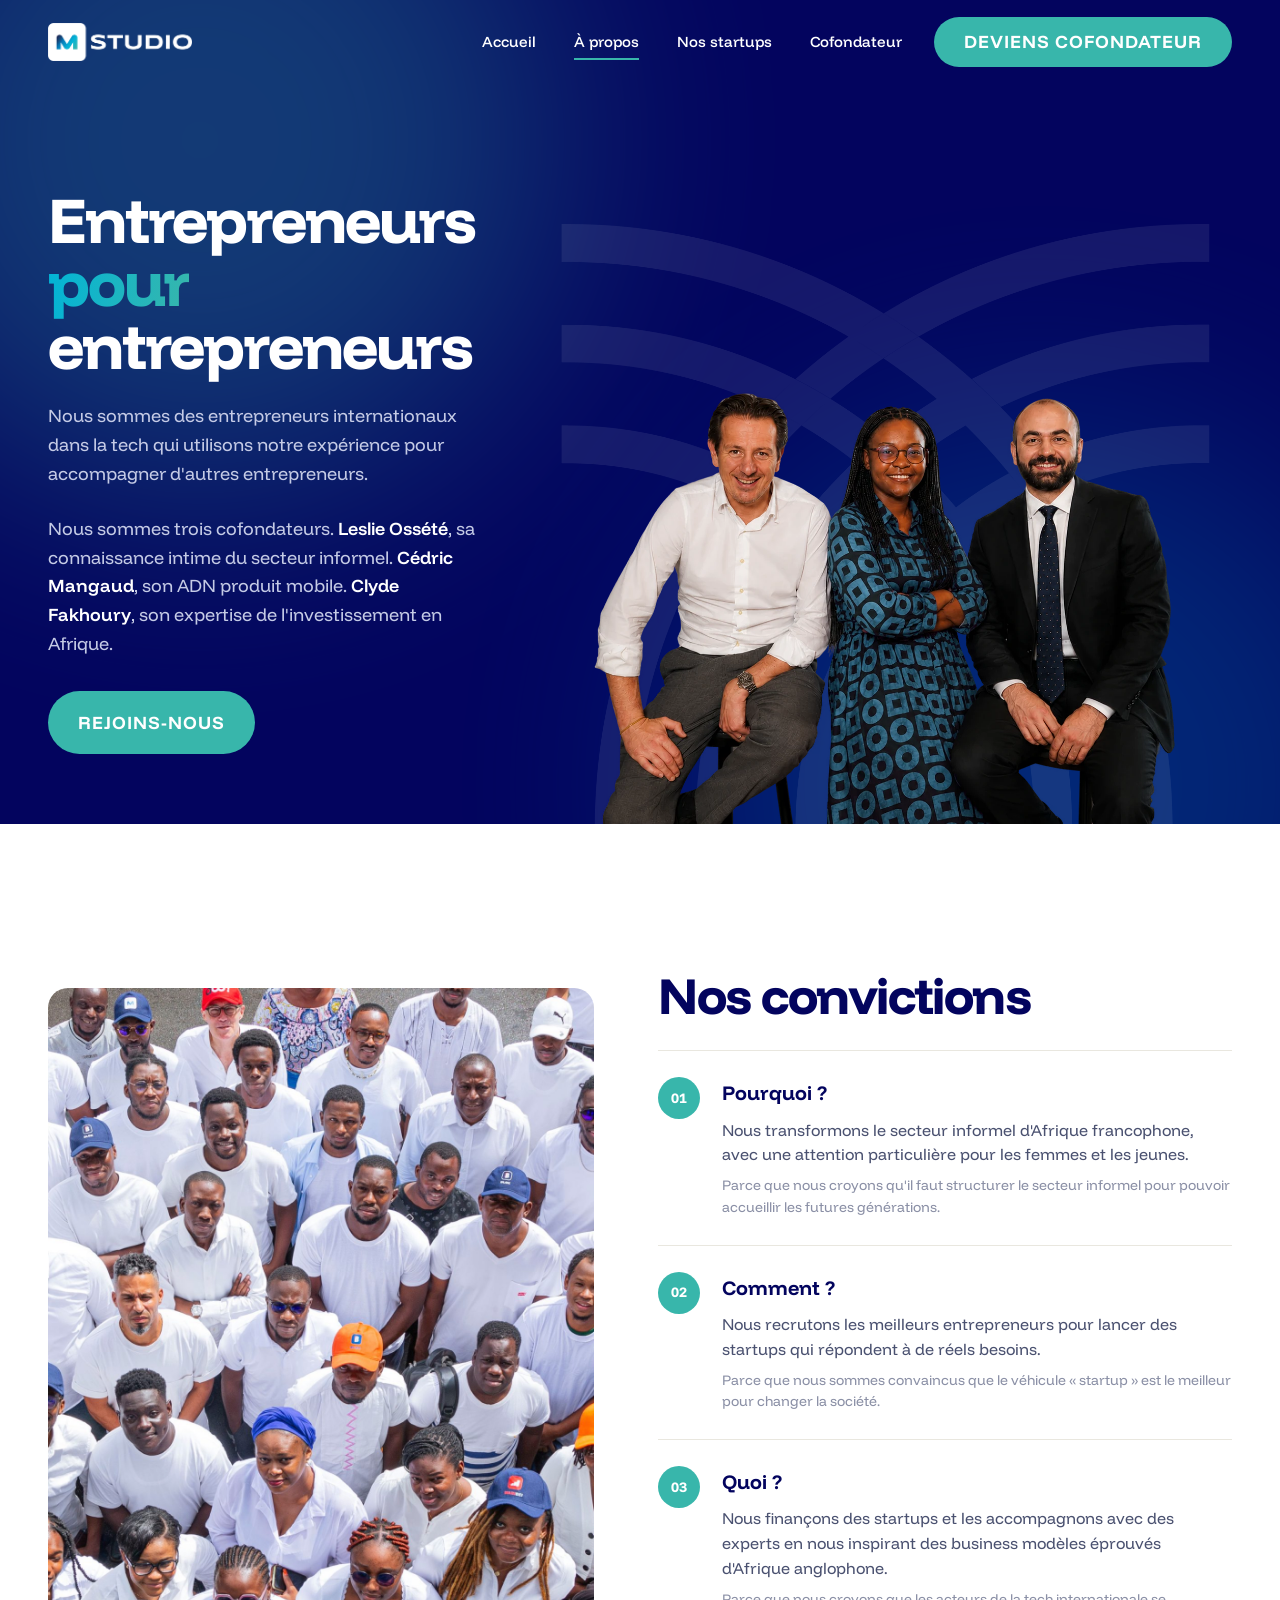
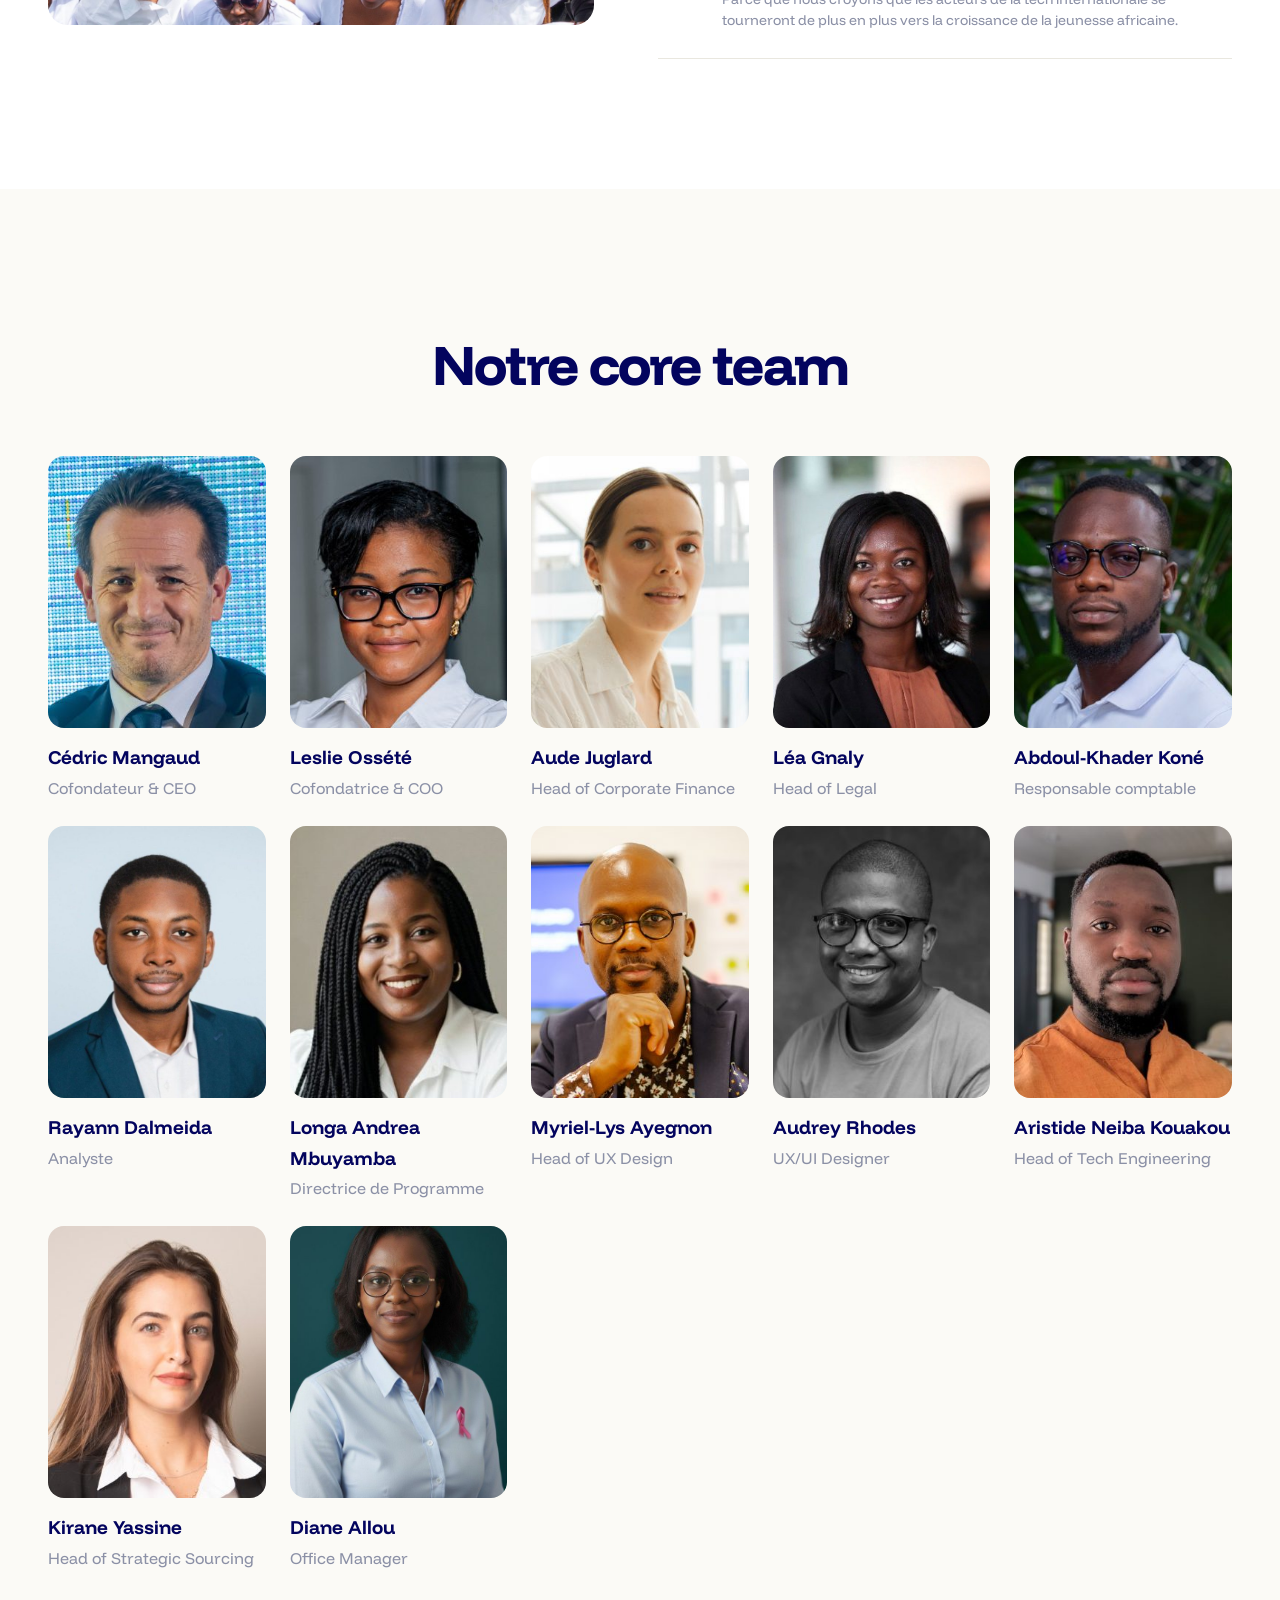
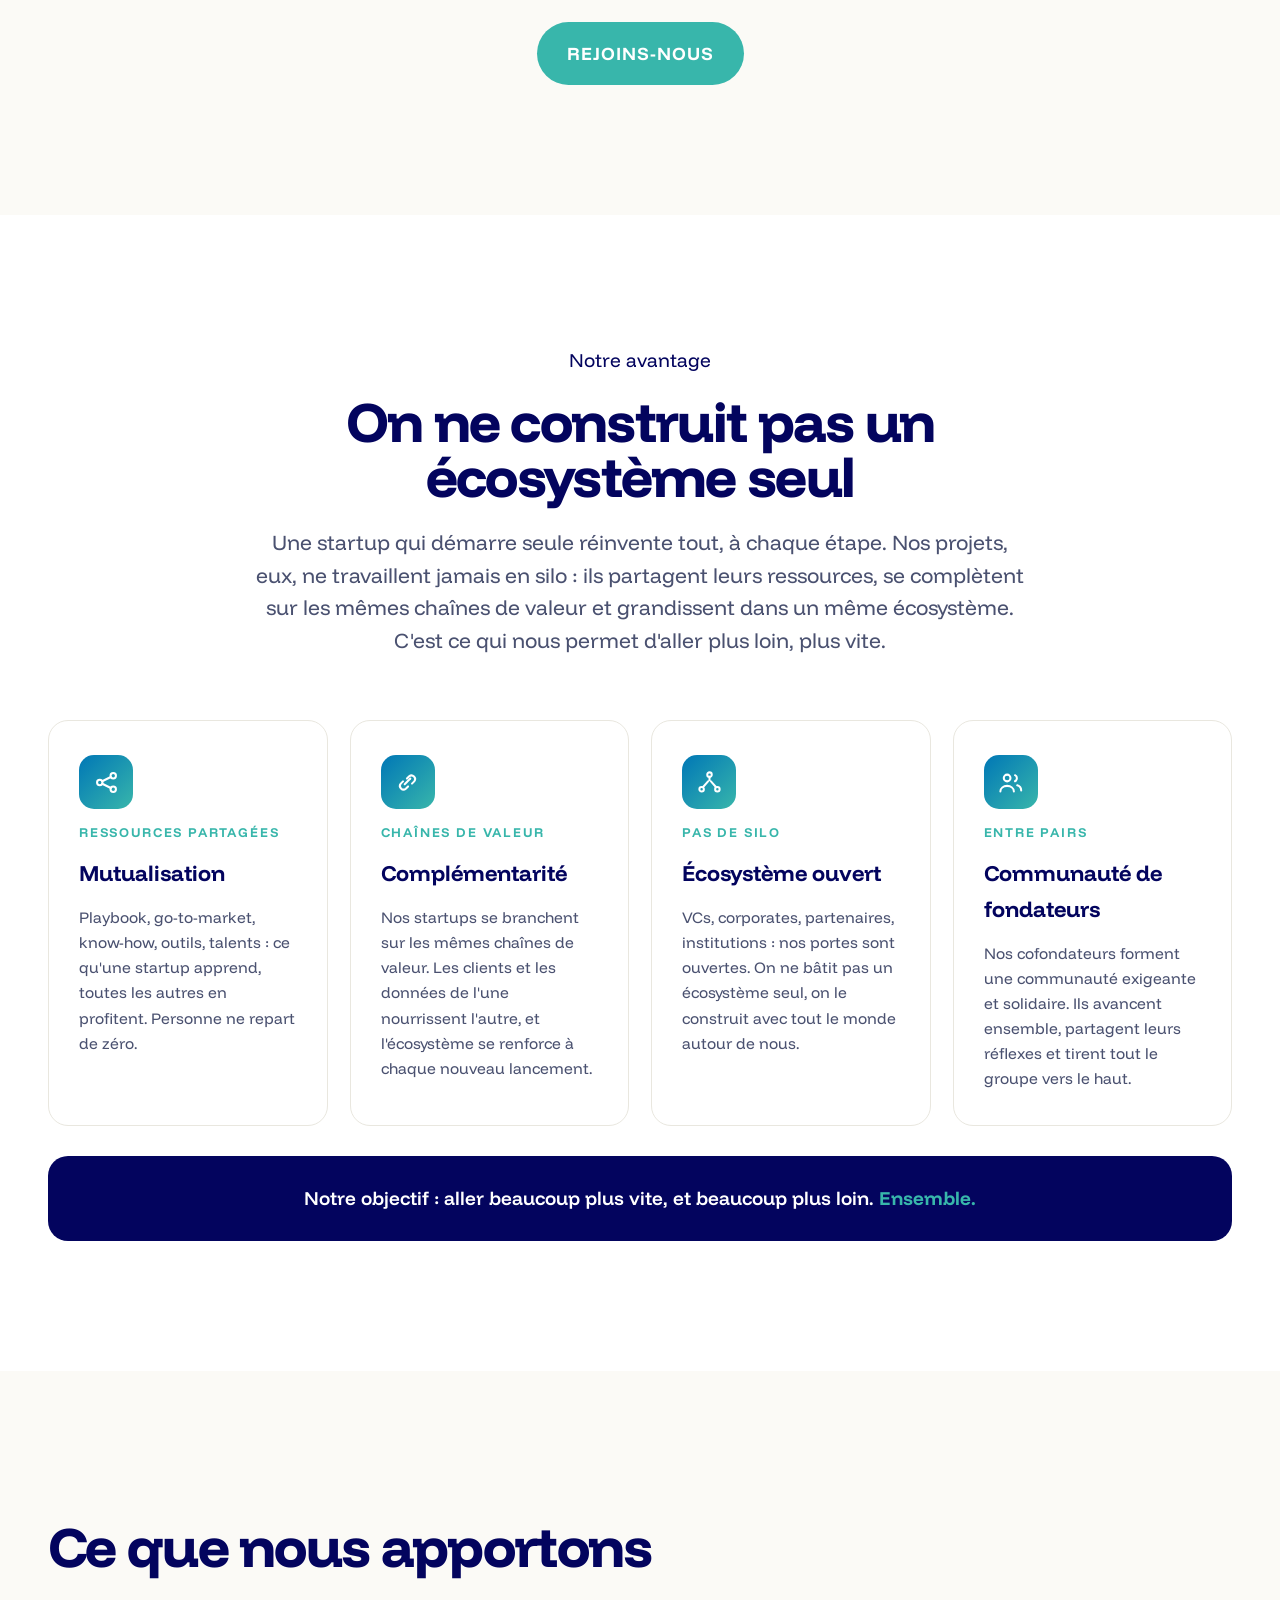
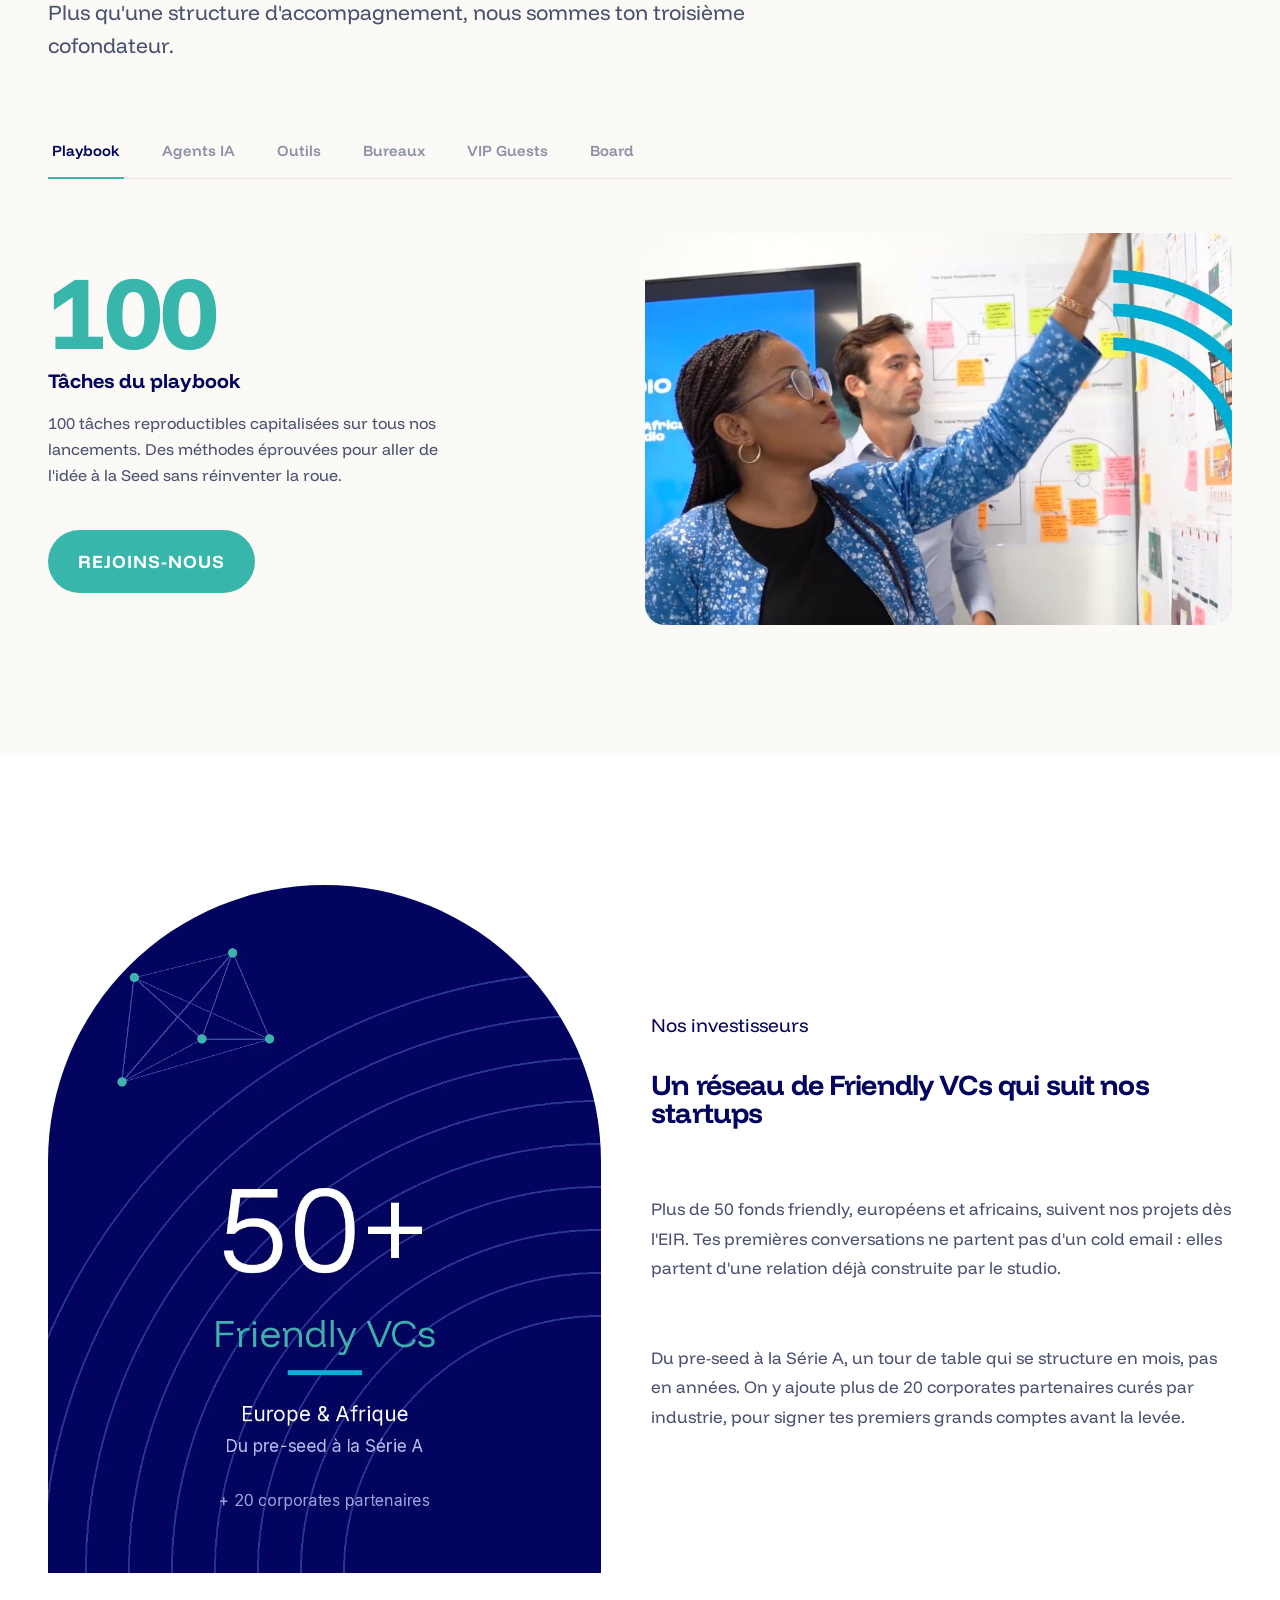
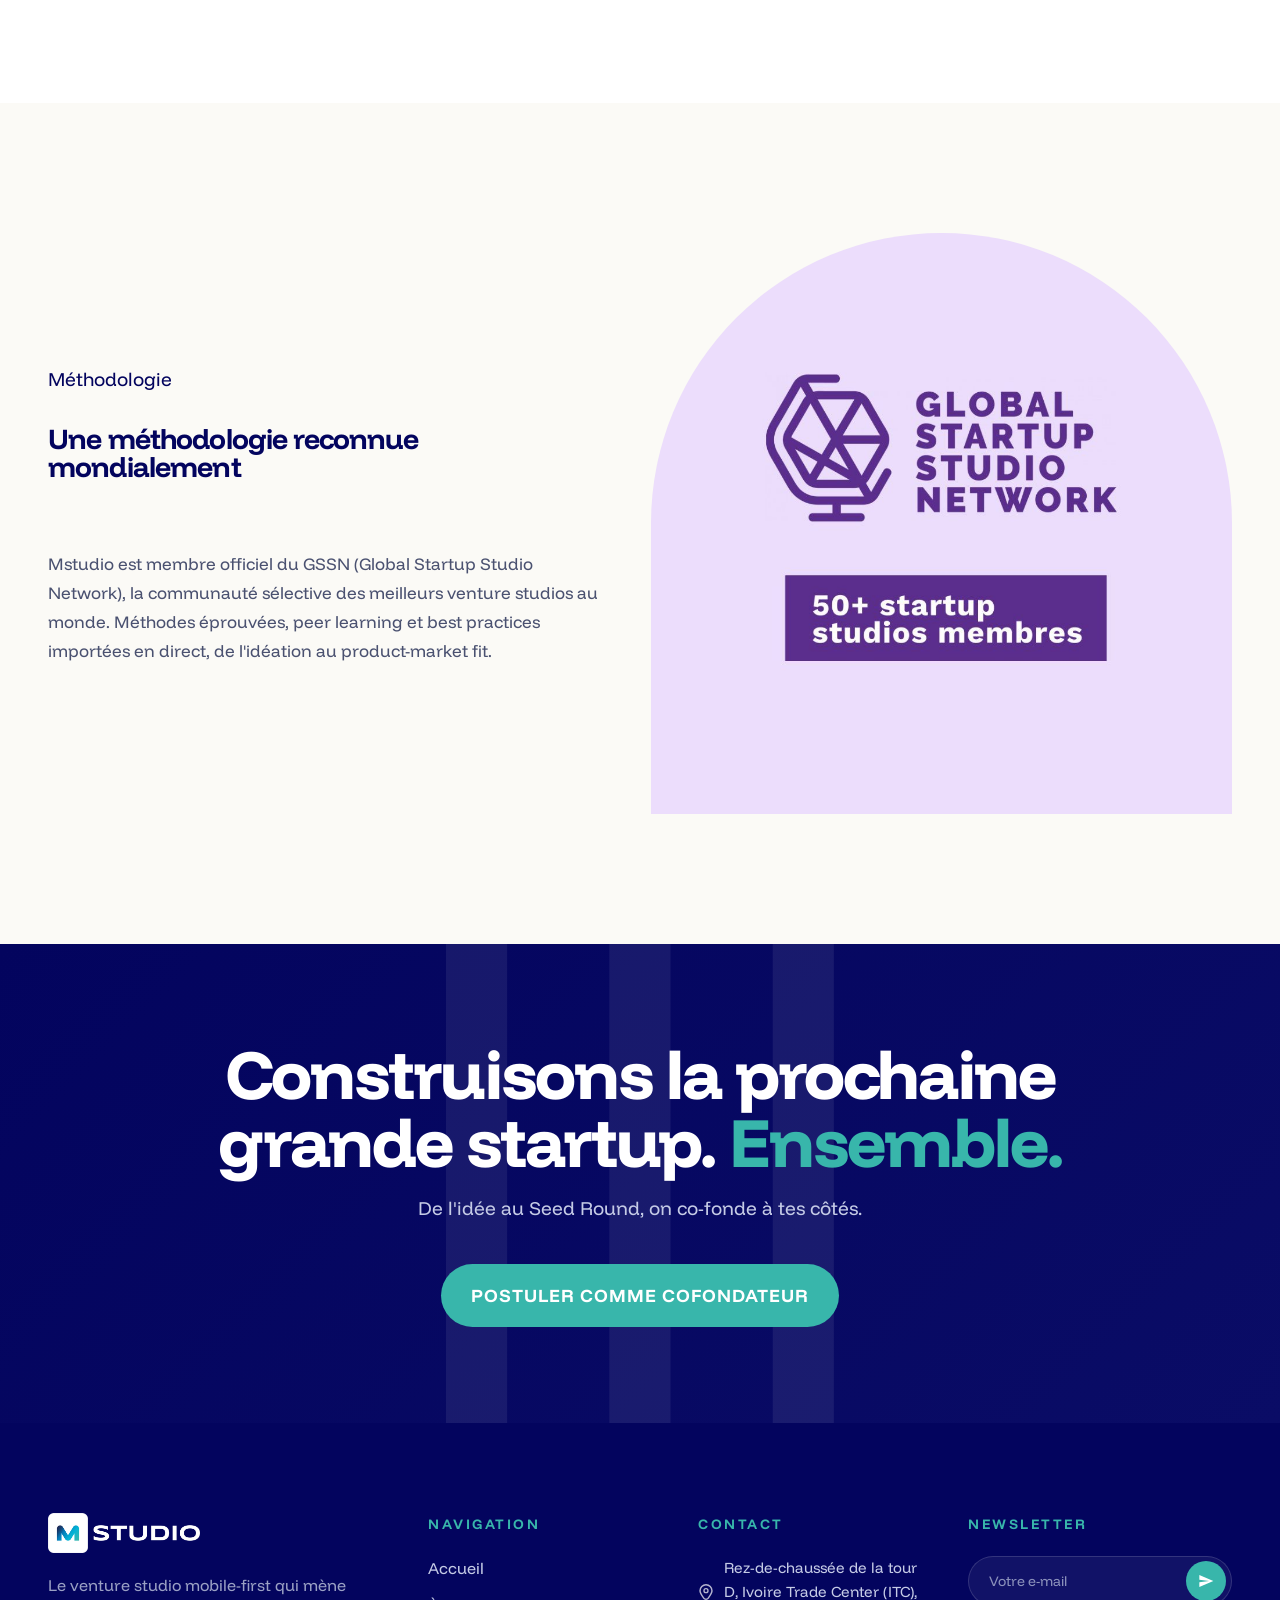
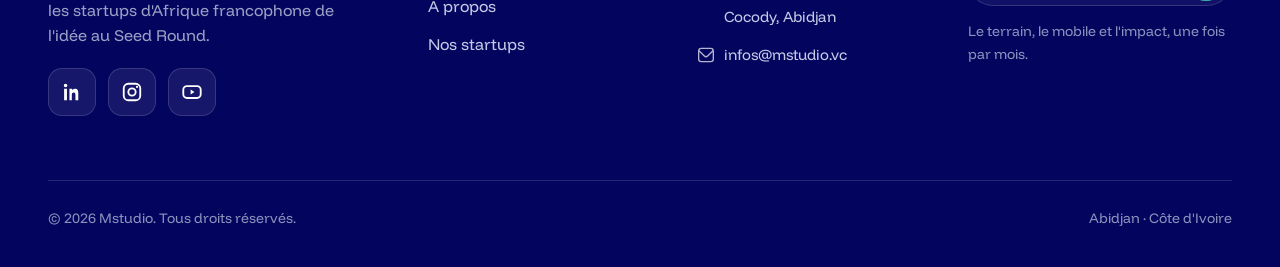
==== commit 4764d43f: "a-propos: section competitive edge (mutualisation/complementarite/ecosysteme/communaute) + onglet 50" ====
--- a/a-propos.html
+++ b/a-propos.html
@@ -109,6 +109,12 @@
 .arch-img{align-self:stretch;display:flex;}
 .arch-img img{width:100%;height:100%;min-height:340px;object-fit:cover;border-radius:1000px 1000px 0 0;}
 @media(max-width:900px){.arch-img img{min-height:300px;}}
+.edge-grid{display:grid;grid-template-columns:repeat(4,1fr);gap:22px;margin-top:8px;}
+@media(max-width:1080px){.edge-grid{grid-template-columns:repeat(2,1fr);}}
+@media(max-width:560px){.edge-grid{grid-template-columns:1fr;}}
+.edge-band{margin-top:30px;background:var(--space);color:#fff;border-radius:20px;padding:28px 40px;text-align:center;}
+.edge-band p{margin:0;font-size:19px;font-weight:600;line-height:1.5;}
+.edge-band b{color:#38B6AB;}
 </style>
 <!-- SEO -->
 <meta name="description" content="Découvre Mstudio : notre équipe, notre méthode de venture studio et le réseau qui accélère les startups d'Afrique francophone, de l'idée au Seed.">
@@ -211,29 +217,42 @@
   </div>
 </section>
 
-<!-- RESEAU -->
+<!-- COMPETITIVE EDGE -->
 <section class="section">
   <div class="wrap">
-    <div class="shead center reveal"><h2 class="disp">Un réseau qui accélère ta startup</h2></div>
-    <div class="net-grid">
-      <div class="net-card reveal">
+    <div class="shead center reveal" style="max-width:780px;margin-inline:auto;">
+      <span class="net-eye" style="display:block;margin-bottom:12px;">Notre avantage</span>
+      <h2 class="disp">On ne construit pas un écosystème seul</h2>
+      <p>Une startup qui démarre seule réinvente tout, à chaque étape. Nos projets, eux, ne travaillent jamais en silo : ils partagent leurs ressources, se complètent sur les mêmes chaînes de valeur et grandissent dans un même écosystème. C'est ce qui nous permet d'aller plus loin, plus vite.</p>
+    </div>
+    <div class="edge-grid reveal d1">
+      <div class="net-card">
+        <div class="net-ico"><svg viewBox="0 0 24 24" fill="none" stroke="currentColor" stroke-width="1.8" stroke-linecap="round" stroke-linejoin="round"><circle cx="6" cy="12" r="2.4"/><circle cx="18" cy="6" r="2.4"/><circle cx="18" cy="18" r="2.4"/><path d="M8.2 10.9 15.8 7.1M8.2 13.1 15.8 16.9"/></svg></div>
+        <span class="net-eye">Ressources partagées</span>
+        <h3>Mutualisation</h3>
+        <p>Playbook, go-to-market, know-how, outils, talents : ce qu'une startup apprend, toutes les autres en profitent. Personne ne repart de zéro.</p>
+      </div>
+      <div class="net-card">
+        <div class="net-ico"><svg viewBox="0 0 24 24" fill="none" stroke="currentColor" stroke-width="1.8" stroke-linecap="round" stroke-linejoin="round"><path d="M9.5 13.5 14.5 8.5"/><path d="M8 11 6 13a3.2 3.2 0 0 0 4.5 4.5l2-2"/><path d="M16 13l2-2a3.2 3.2 0 0 0-4.5-4.5l-2 2"/></svg></div>
+        <span class="net-eye">Chaînes de valeur</span>
+        <h3>Complémentarité</h3>
+        <p>Nos startups se branchent sur les mêmes chaînes de valeur. Les clients et les données de l'une nourrissent l'autre, et l'écosystème se renforce à chaque nouveau lancement.</p>
+      </div>
+      <div class="net-card">
+        <div class="net-ico"><svg viewBox="0 0 24 24" fill="none" stroke="currentColor" stroke-width="1.8" stroke-linecap="round" stroke-linejoin="round"><circle cx="12" cy="5" r="2"/><circle cx="5" cy="18" r="2"/><circle cx="19" cy="18" r="2"/><path d="M12 7v3M10.7 11 6.3 16M13.3 11 17.7 16"/></svg></div>
+        <span class="net-eye">Pas de silo</span>
+        <h3>Écosystème ouvert</h3>
+        <p>VCs, corporates, partenaires, institutions : nos portes sont ouvertes. On ne bâtit pas un écosystème seul, on le construit avec tout le monde autour de nous.</p>
+      </div>
+      <div class="net-card">
         <div class="net-ico"><svg viewBox="0 0 24 24" fill="none" stroke="currentColor" stroke-width="1.8" stroke-linecap="round" stroke-linejoin="round"><circle cx="9" cy="8" r="3"/><path d="M3 20c0-3 2.7-5 6-5s6 2 6 5"/><path d="M16 5.5a3 3 0 0 1 0 5.4"/><path d="M18 14.5c2 .6 3.5 2.3 3.5 4.5"/></svg></div>
-        <span class="net-eye">Effet réseau</span>
-        <h3>Une communauté de startups</h3>
-        <p>Toutes nos startups ciblent le secteur informel. Elles partagent une base de clients commune, apprennent les unes des autres et accèdent à un go-to-market accéléré par effet réseau.</p>
-      </div>
-      <div class="net-card reveal d1">
-        <div class="net-ico"><svg viewBox="0 0 24 24" fill="none" stroke="currentColor" stroke-width="1.8" stroke-linecap="round" stroke-linejoin="round"><path d="M3 17l6-6 4 4 7-7"/><path d="M21 8v4h-4"/></svg></div>
-        <span class="net-eye">Investisseurs</span>
-        <h3>50 Friendly VCs</h3>
-        <p>Un réseau de 50 VCs friendly, européens et africains, qui suivent nos startups dès l'EIR. Tu n'envoies pas de cold emails, tu entres dans des conversations déjà chaudes. Un tour de table qui se structure en mois, pas en années.</p>
-      </div>
-      <div class="net-card reveal d2">
-        <div class="net-ico"><svg viewBox="0 0 24 24" fill="none" stroke="currentColor" stroke-width="1.8" stroke-linecap="round" stroke-linejoin="round"><rect x="4" y="3" width="11" height="18" rx="1"/><path d="M15 8h5v13H4"/><path d="M8 7h3M8 11h3M8 15h3"/></svg></div>
-        <span class="net-eye">Corporates</span>
-        <h3>20+ Friendly Corporates</h3>
-        <p>Plus de 20 partenaires corporates curés par industrie : banques, grands groupes agro, télécoms, logisticiens. Tu accèdes aux décideurs, signes tes premiers contrats grands comptes et valides ton GTM B2B avant la Série A.</p>
-      </div>
+        <span class="net-eye">Entre pairs</span>
+        <h3>Communauté de fondateurs</h3>
+        <p>Nos cofondateurs forment une communauté exigeante et solidaire. Ils avancent ensemble, partagent leurs réflexes et tirent tout le groupe vers le haut.</p>
+      </div>
+    </div>
+    <div class="edge-band reveal d2">
+      <p>Notre objectif : aller beaucoup plus vite, et beaucoup plus loin. <b>Ensemble.</b></p>
     </div>
   </div>
 </section>
@@ -246,8 +265,9 @@
       <div class="app-tab active" data-i="0">Playbook</div>
       <div class="app-tab" data-i="1">Agents IA</div>
       <div class="app-tab" data-i="2">Outils</div>
-      <div class="app-tab" data-i="3">VIP Guests</div>
-      <div class="app-tab" data-i="4">Board</div>
+      <div class="app-tab" data-i="3">Bureaux</div>
+      <div class="app-tab" data-i="4">VIP Guests</div>
+      <div class="app-tab" data-i="5">Board</div>
     </div>
     <div class="app-panel reveal d1">
       <div>
@@ -261,16 +281,16 @@
   </div>
 </section>
 
-<!-- BUREAUX -->
+<!-- FRIENDLY VCS -->
 <section class="section">
   <div class="wrap">
     <div class="gssn">
-      <div class="arch-img reveal"><img src="assets/bureaux.webp" alt="Les bureaux Mstudio à l'Ivoire Trade Center, Abidjan"></div>
+      <div class="arch-img reveal"><img src="assets/friendly-vcs.webp" alt="Le réseau de Friendly VCs de Mstudio, en Europe et en Afrique"></div>
       <div class="gssn-right reveal d1 feat-text">
-        <span class="net-eye">Nos bureaux</span>
-        <h2 class="disp">Un lieu pensé pour construire</h2>
-        <p>Au rez-de-chaussée de la tour D de l'Ivoire Trade Center, en plein cœur du quartier des ambassades à Cocody, nos bureaux sont bien plus qu'un espace de travail. C'est là que nos équipes et nos cofondateurs se croisent chaque jour, que les idées circulent et que les startups grandissent côte à côte.</p>
-        <p>Salles de réunion, open space, studio podcast, cabines focus et terrasse extérieure : près de 500 m² entièrement pensés pour construire vite et bien, ensemble.</p>
+        <span class="net-eye">Nos investisseurs</span>
+        <h2 class="disp">Un réseau de Friendly VCs qui suit nos startups</h2>
+        <p>Plus de 50 fonds friendly, européens et africains, suivent nos projets dès l'EIR. Tes premières conversations ne partent pas d'un cold email : elles partent d'une relation déjà construite par le studio.</p>
+        <p>Du pre-seed à la Série A, un tour de table qui se structure en mois, pas en années. On y ajoute plus de 20 corporates partenaires curés par industrie, pour signer tes premiers grands comptes avant la levée.</p>
       </div>
     </div>
   </div>
@@ -362,6 +382,7 @@
  {n:'100',h:'Tâches du playbook',p:"100 tâches reproductibles capitalisées sur tous nos lancements. Des méthodes éprouvées pour aller de l'idée à la Seed sans réinventer la roue.",img:'assets/playbook.jpg'},
  {n:'200',h:'Agents IA',p:"200 agents IA propriétaires qui automatisent le back-office, le scoring, le support client et les opérations. Une stack qui accélère ton MVP et tes process dès le premier jour.",img:'assets/ai.jpg'},
  {n:'30',h:'Outils',p:"30 outils dont ta startup a besoin pour communiquer, construire son produit et opérationnaliser ses process. Négociés et mutualisés, prêts à l'emploi.",img:'assets/outils.png'},
+ {n:'500 m²',h:'Bureaux à Abidjan',p:"Près de 500 m² au rez-de-chaussée de la tour D de l'Ivoire Trade Center, au cœur du quartier des ambassades. Open space, salles de réunion, studio podcast et terrasse : un lieu pensé pour que les équipes et les cofondateurs se croisent et construisent ensemble.",img:'assets/bureaux.webp'},
  {n:'12',h:'VIP Guests par an',p:"12 VIP Guests viennent chaque année à Abidjan coacher et inspirer nos startups : tech leaders, investisseurs et opérateurs internationaux qui transmettent leur savoir-faire.",img:'assets/reseau.png'},
  {n:'1',h:'Board Member',p:"1 board member par startup, avec une expertise internationale, qui s'implique dans ton tour de table et tes décisions stratégiques.",img:'assets/ap-coreteam.jpg'},
 ];
--- a/v2.css
+++ b/v2.css
@@ -473,3 +473,10 @@
   .btn{font-size:16px;padding:15px 24px;}
   .impact-figs{flex-wrap:wrap;}
 }
+
+/* Bande 'Rejoindre nos startups' (porte talent) */
+.join-band{display:flex;align-items:center;justify-content:space-between;gap:32px;background:var(--space);color:#fff;border-radius:24px;padding:46px 50px;position:relative;overflow:hidden;}
+.join-band h3{font-size:28px;font-weight:700;margin:0 0 10px;color:#fff;}
+.join-band p{margin:0;color:#cfd4ee;font-size:16px;line-height:1.6;max-width:64ch;}
+.join-band .btn{flex:none;}
+@media(max-width:820px){.join-band{flex-direction:column;align-items:flex-start;padding:34px 28px;}.join-band .btn{width:100%;max-width:340px;justify-content:center;}}
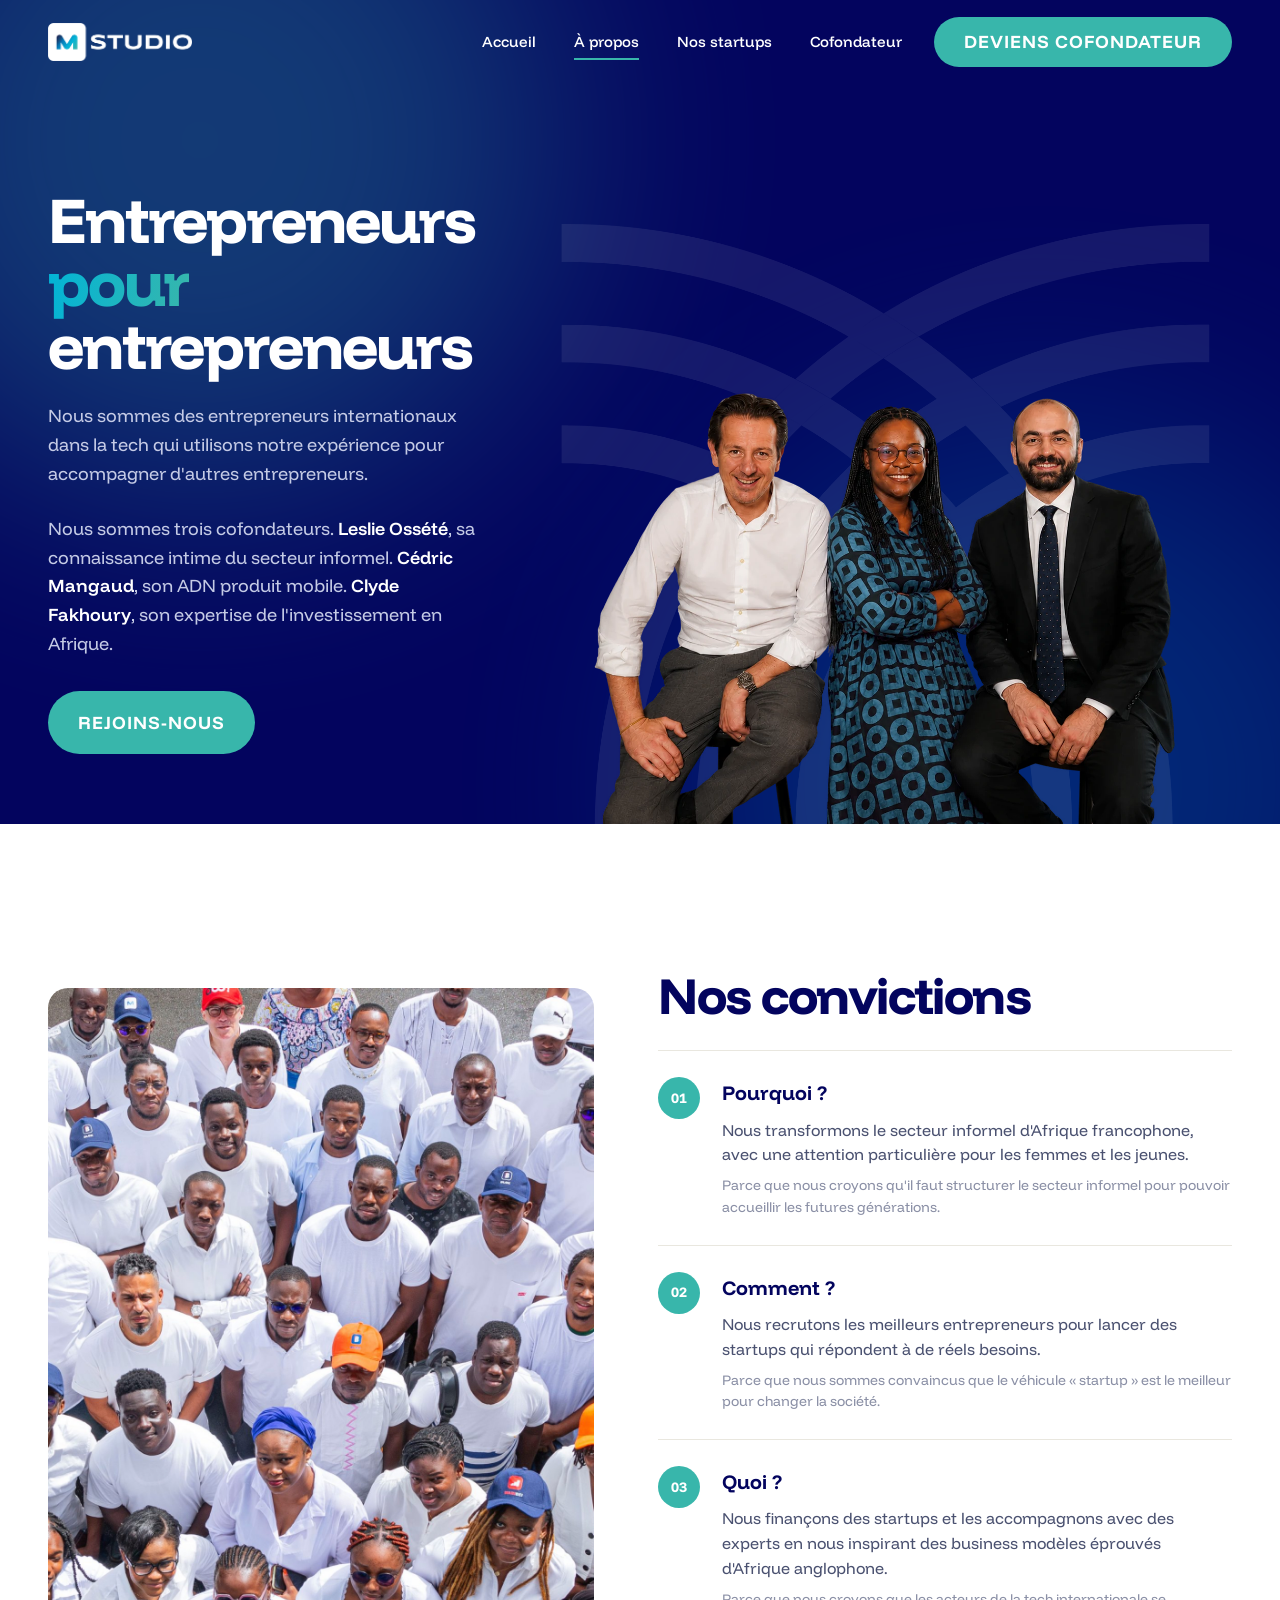
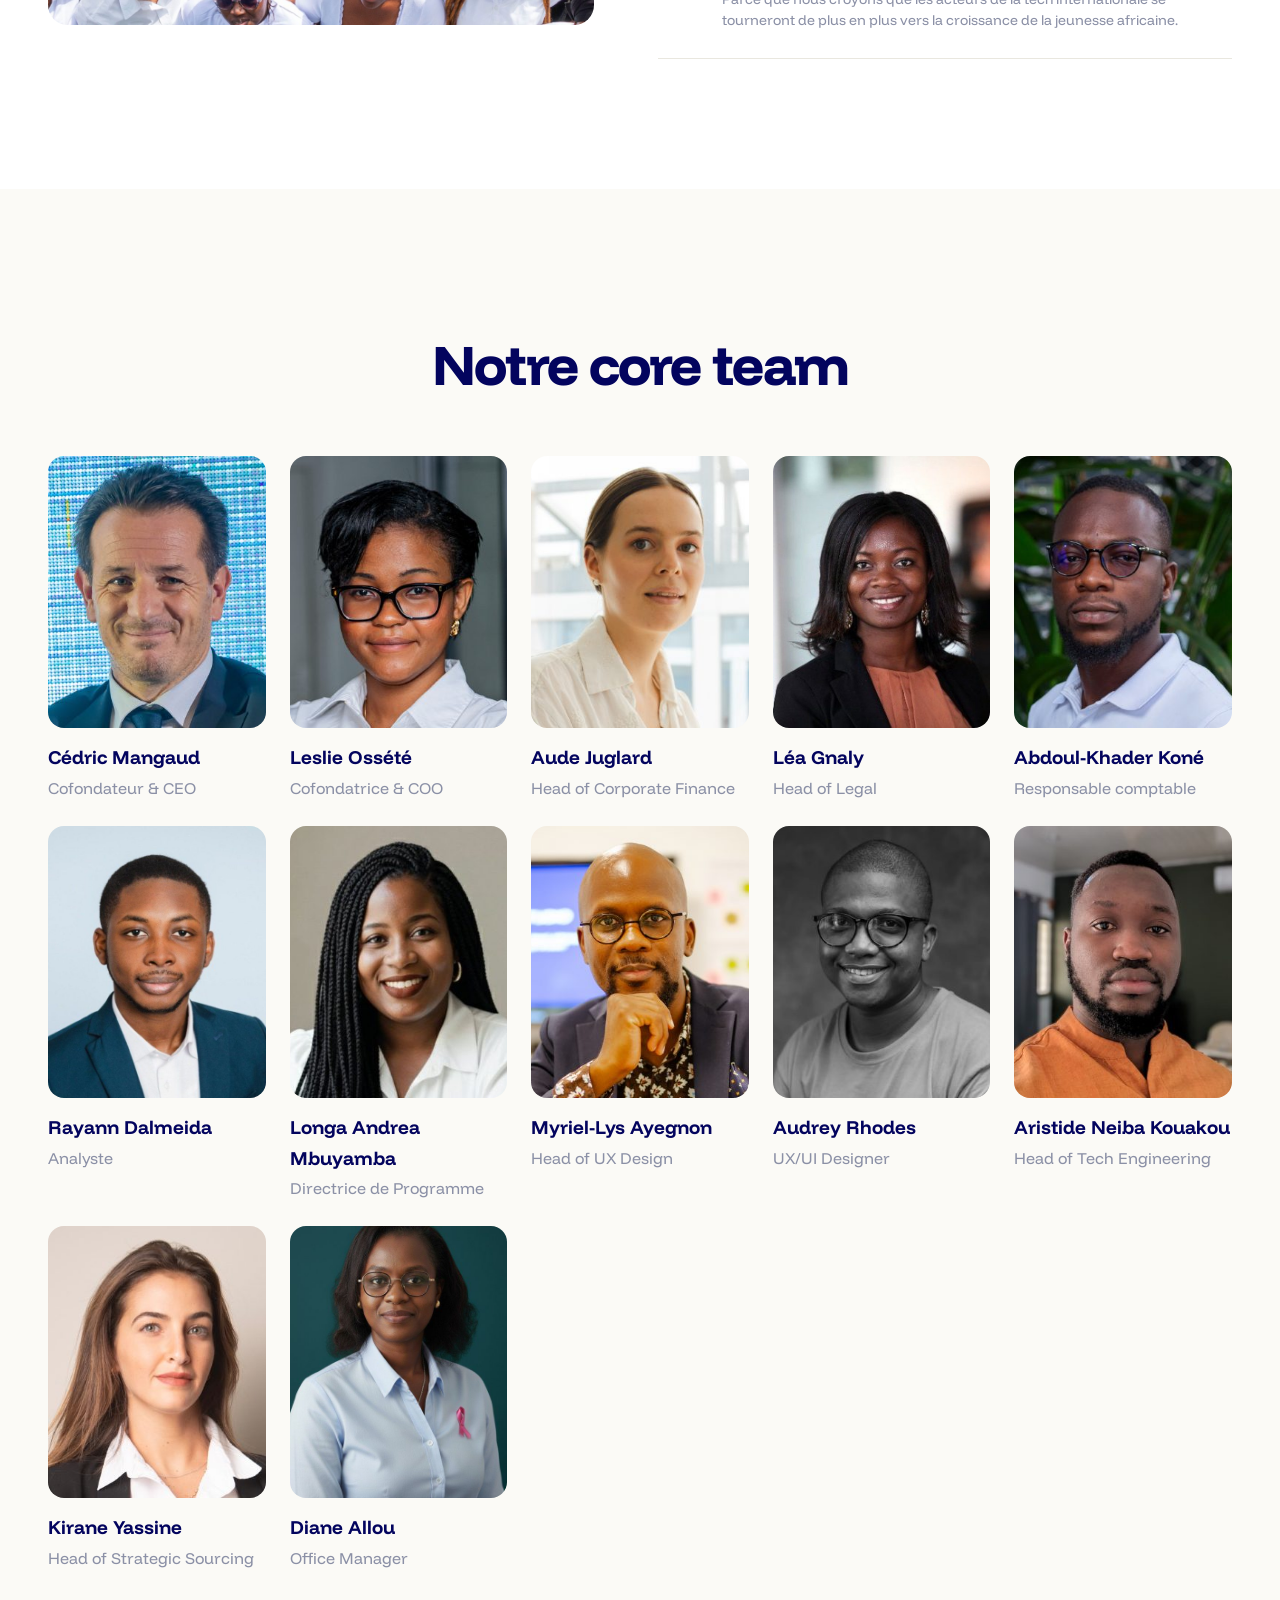
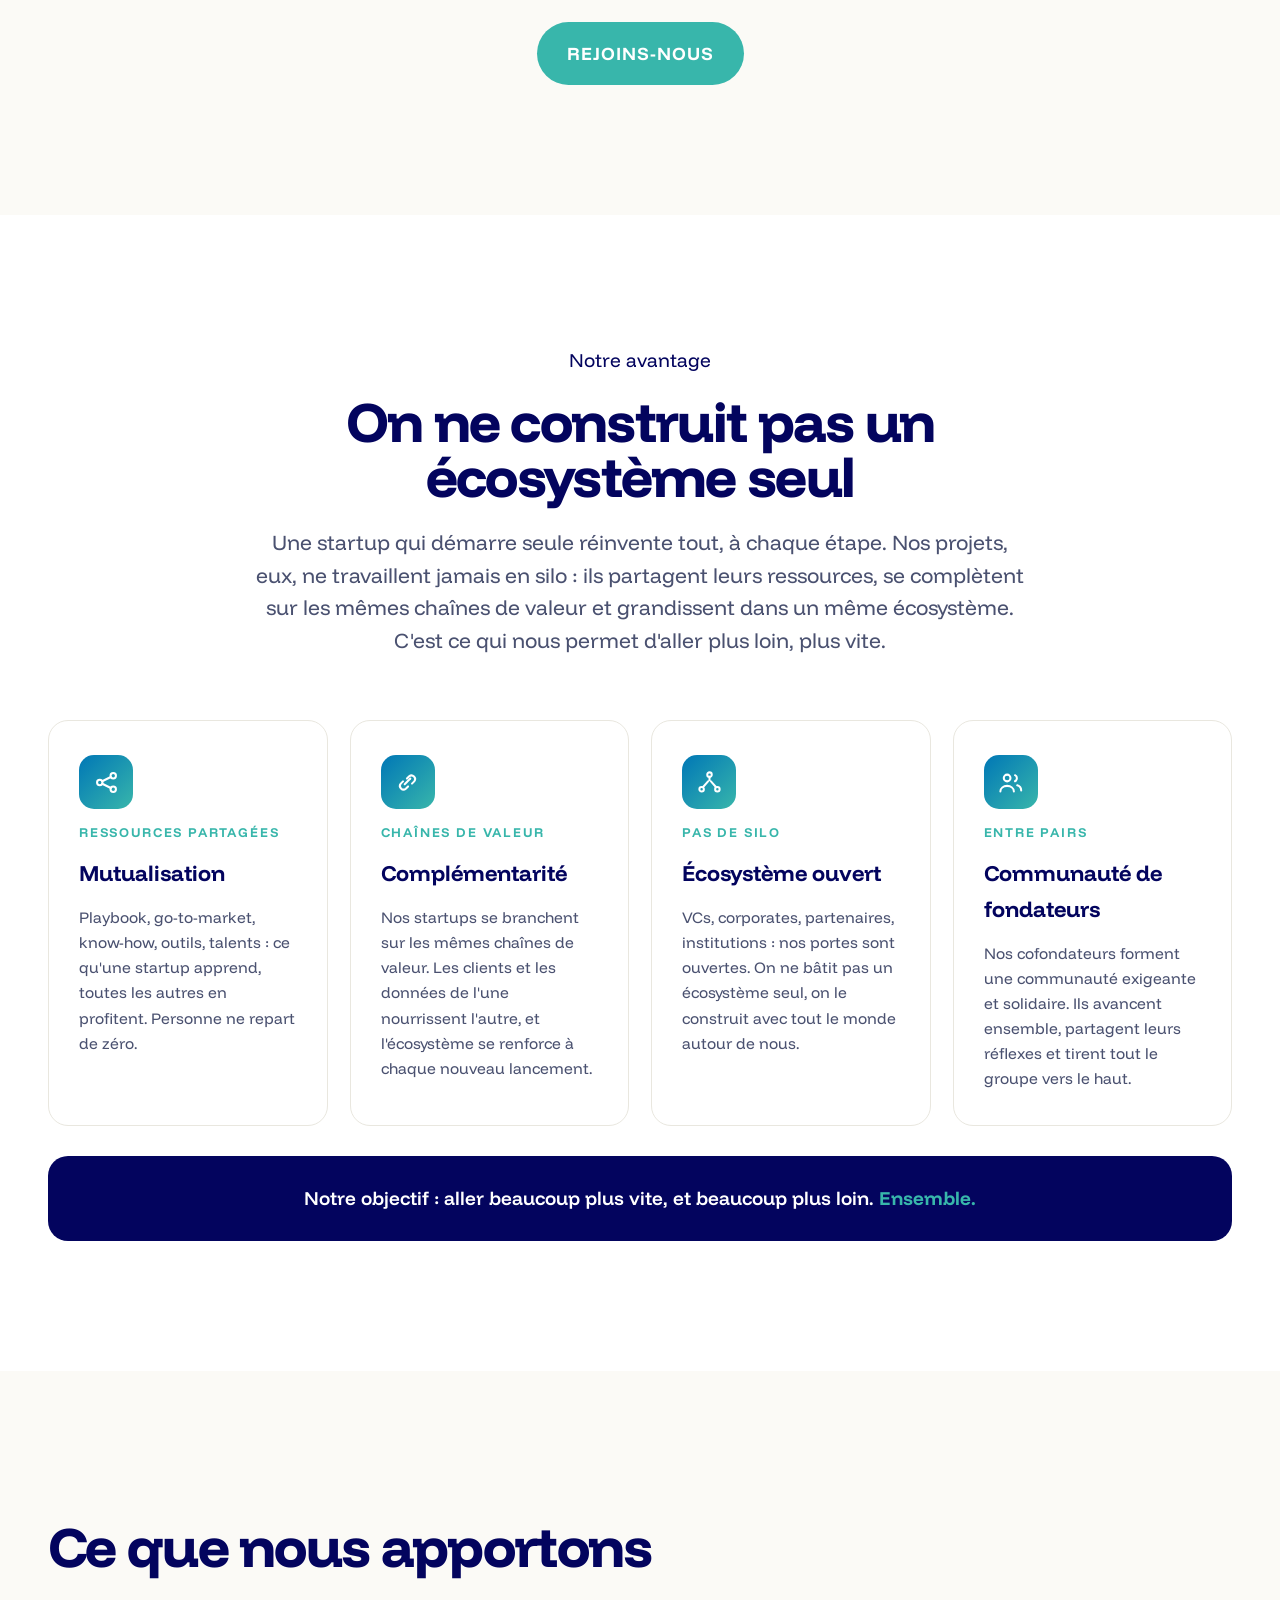
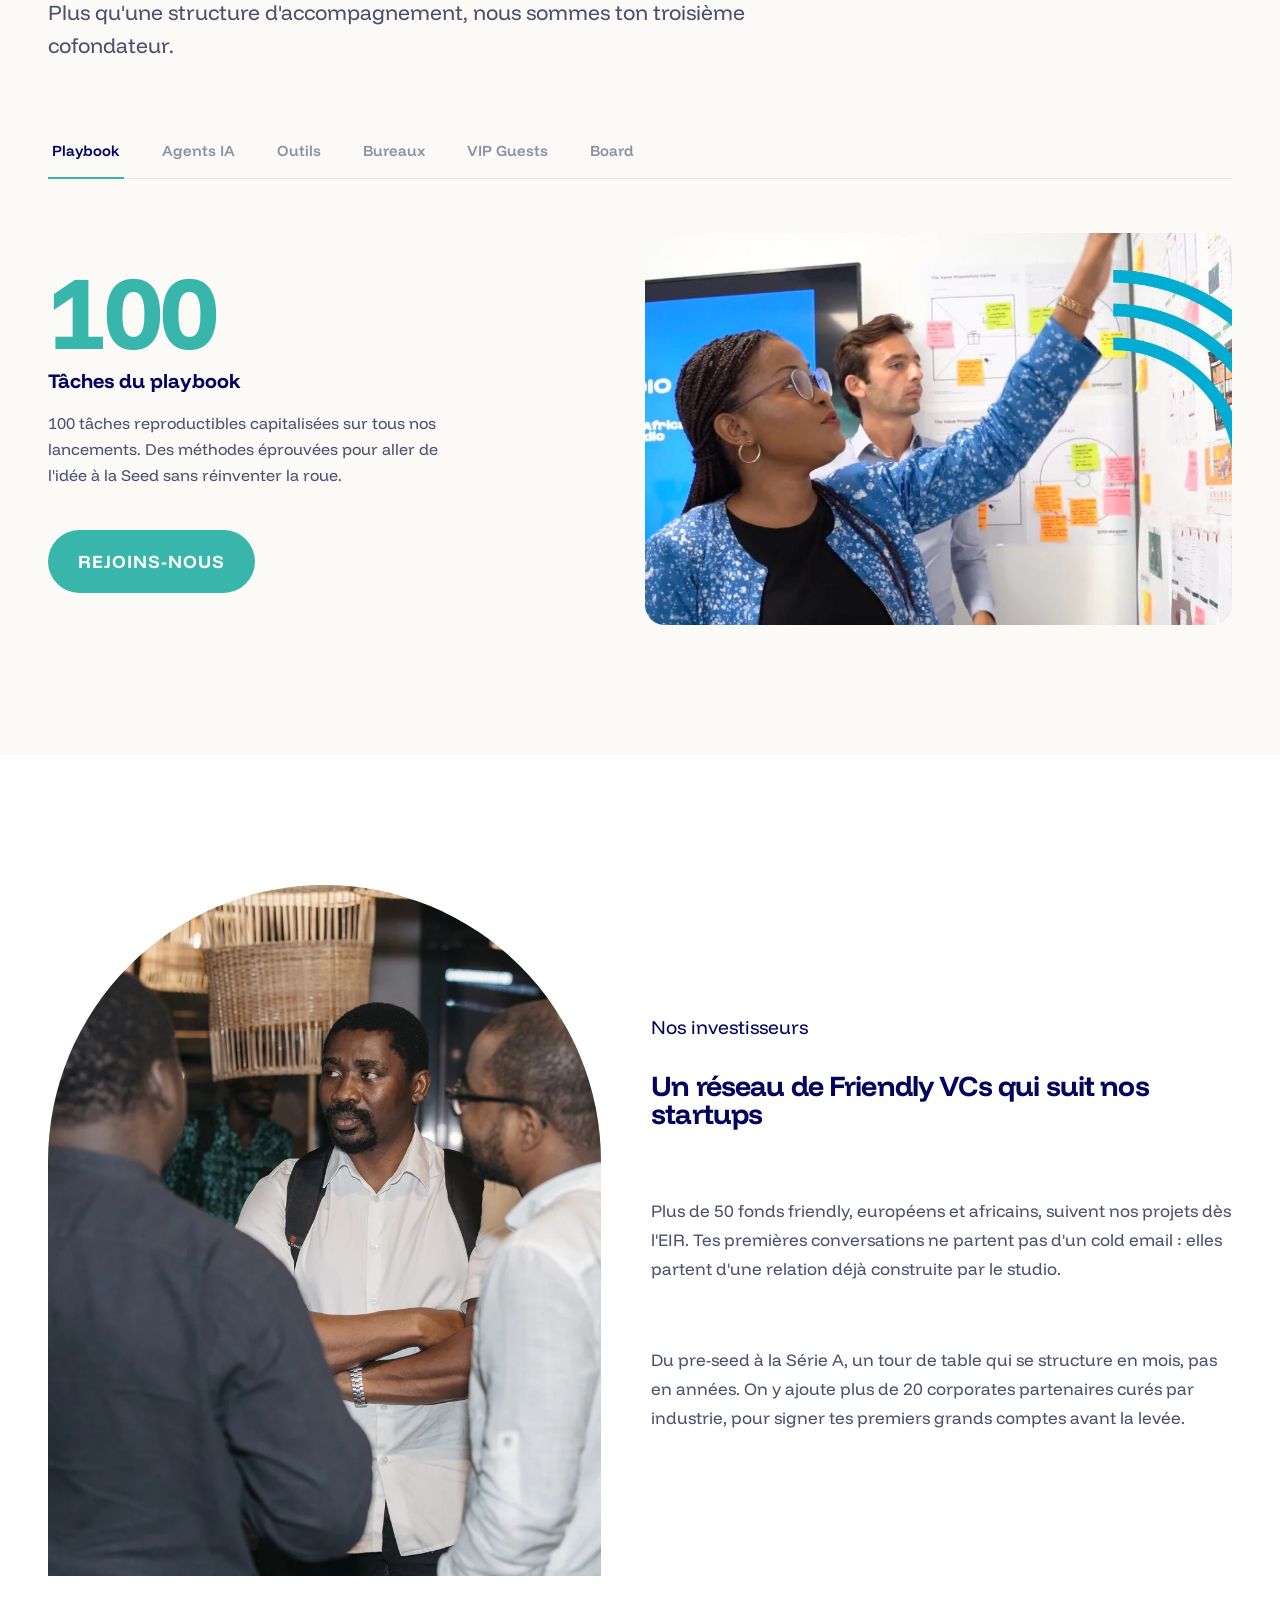
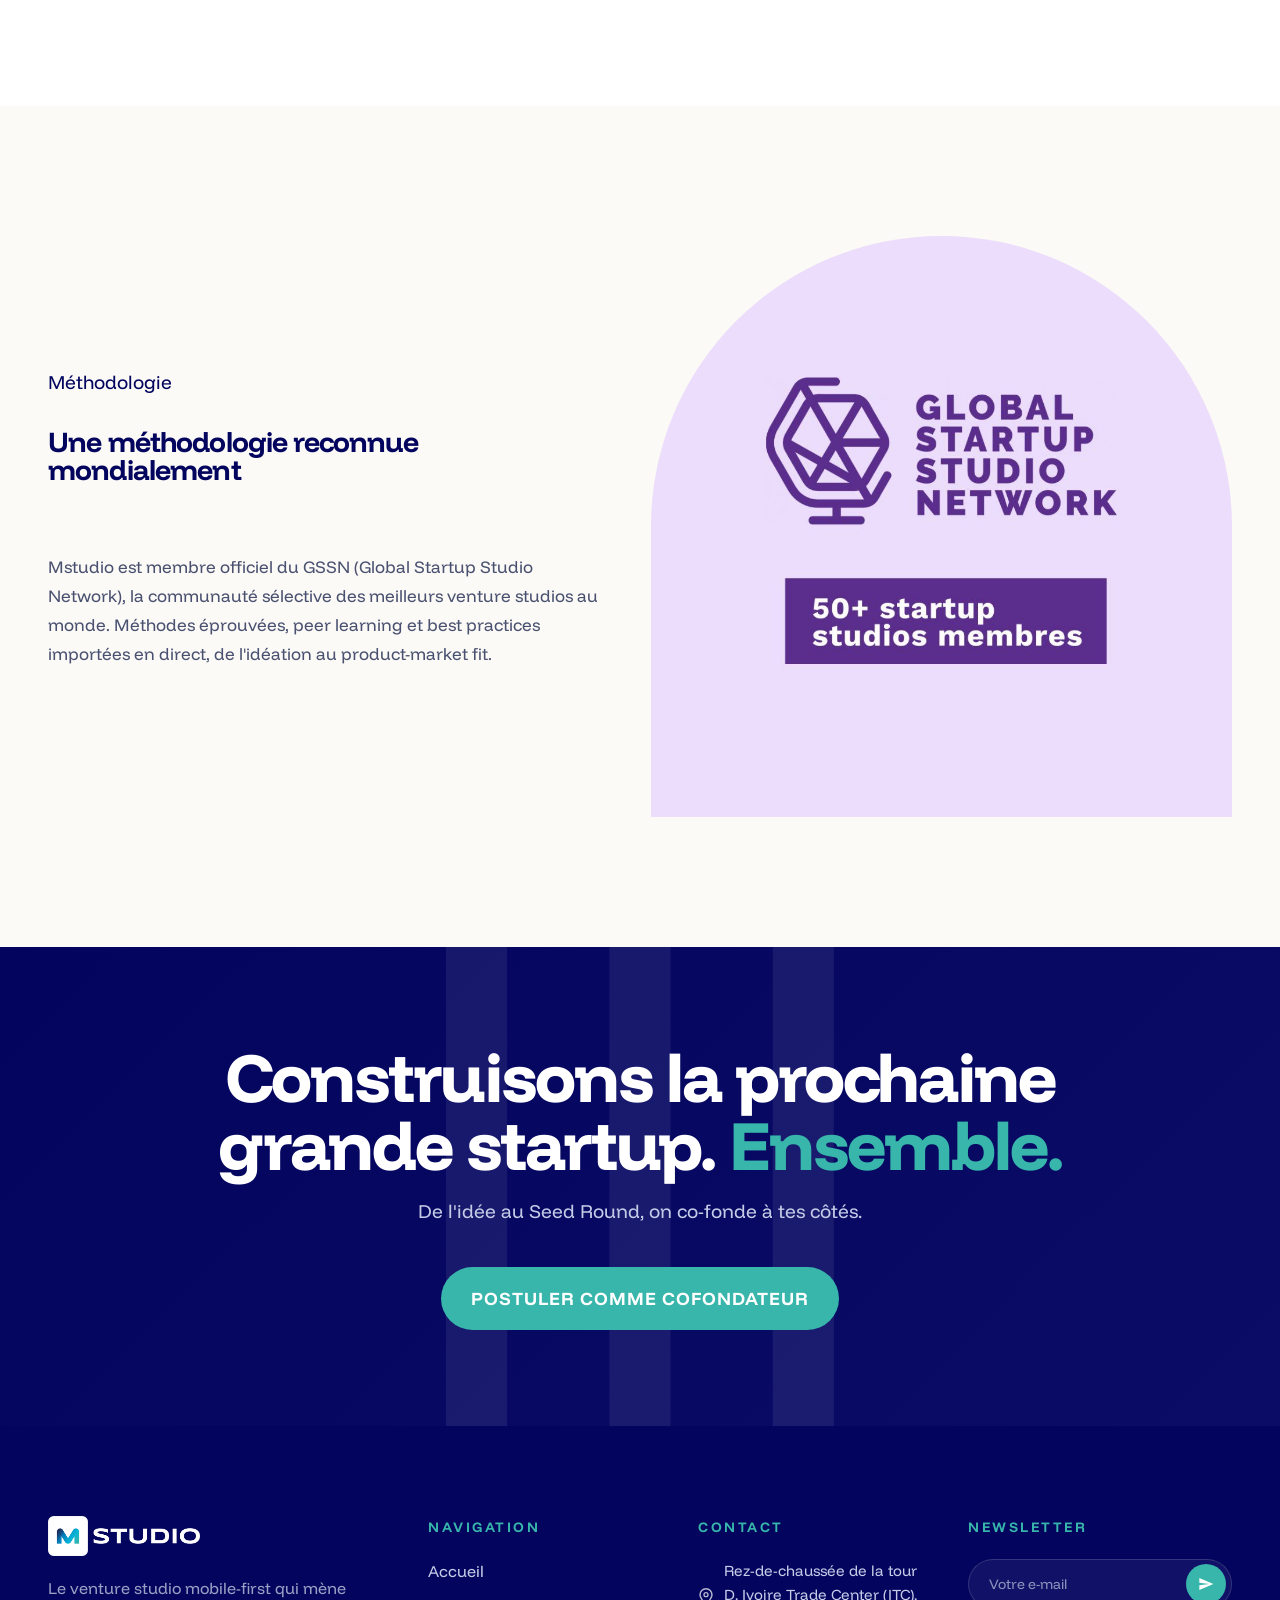
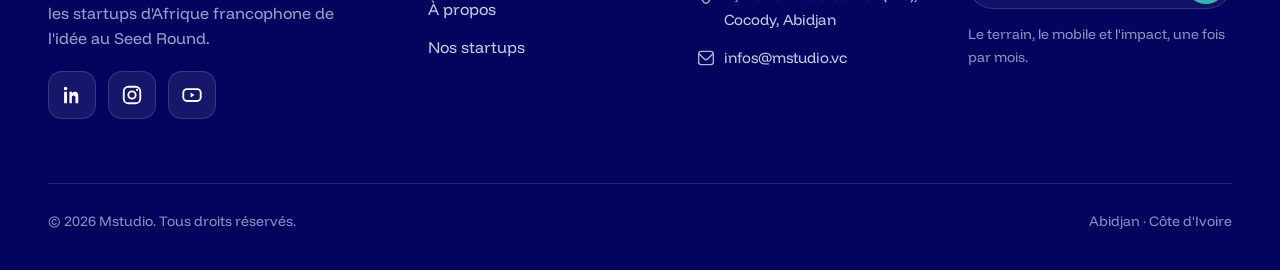
==== commit d102db85: "a-propos: Friendly VCs = vraie photo networking (swap visuel généré) + cache-bust v2" ====
--- a/a-propos.html
+++ b/a-propos.html
@@ -285,7 +285,7 @@
 <section class="section">
   <div class="wrap">
     <div class="gssn">
-      <div class="arch-img reveal"><img src="assets/friendly-vcs.webp" alt="Le réseau de Friendly VCs de Mstudio, en Europe et en Afrique"></div>
+      <div class="arch-img reveal"><img src="assets/friendly-vcs.webp?v=2" alt="Networking entre fondateurs et Friendly VCs de Mstudio, Europe et Afrique"></div>
       <div class="gssn-right reveal d1 feat-text">
         <span class="net-eye">Nos investisseurs</span>
         <h2 class="disp">Un réseau de Friendly VCs qui suit nos startups</h2>
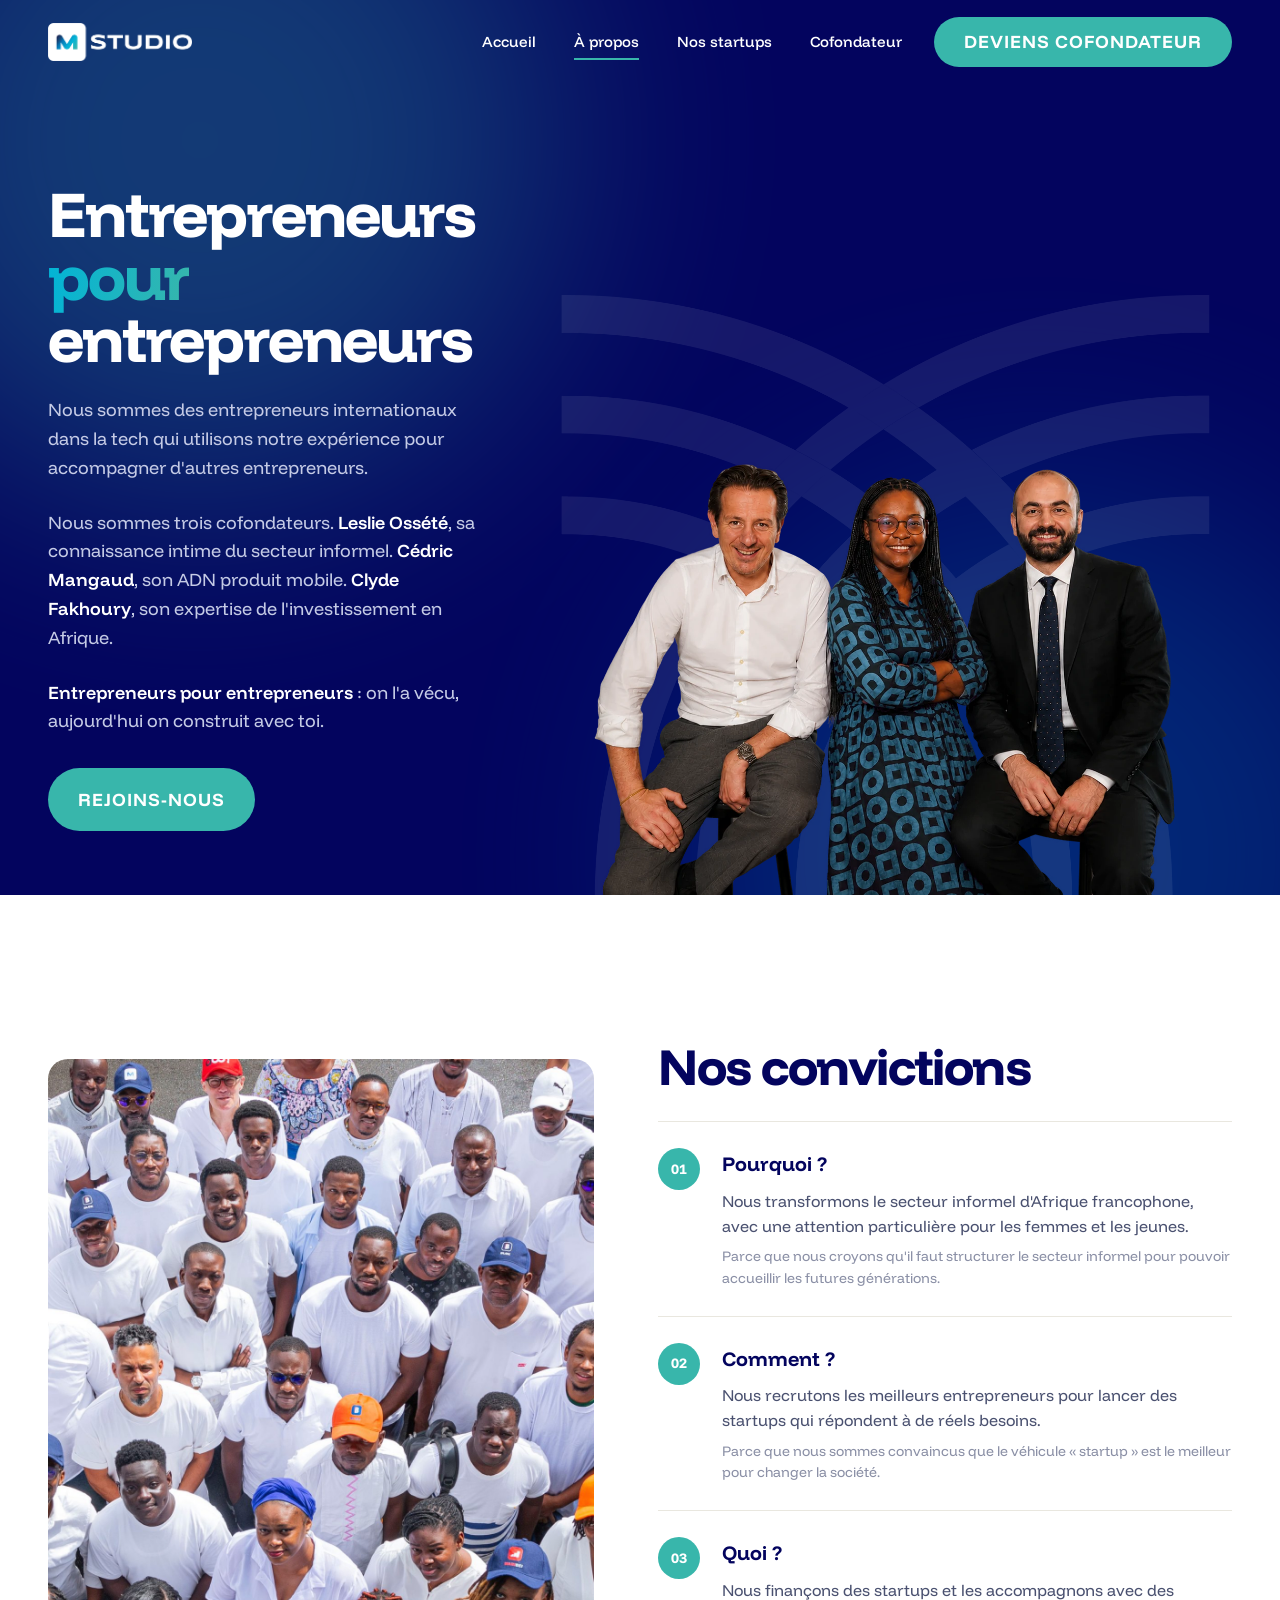
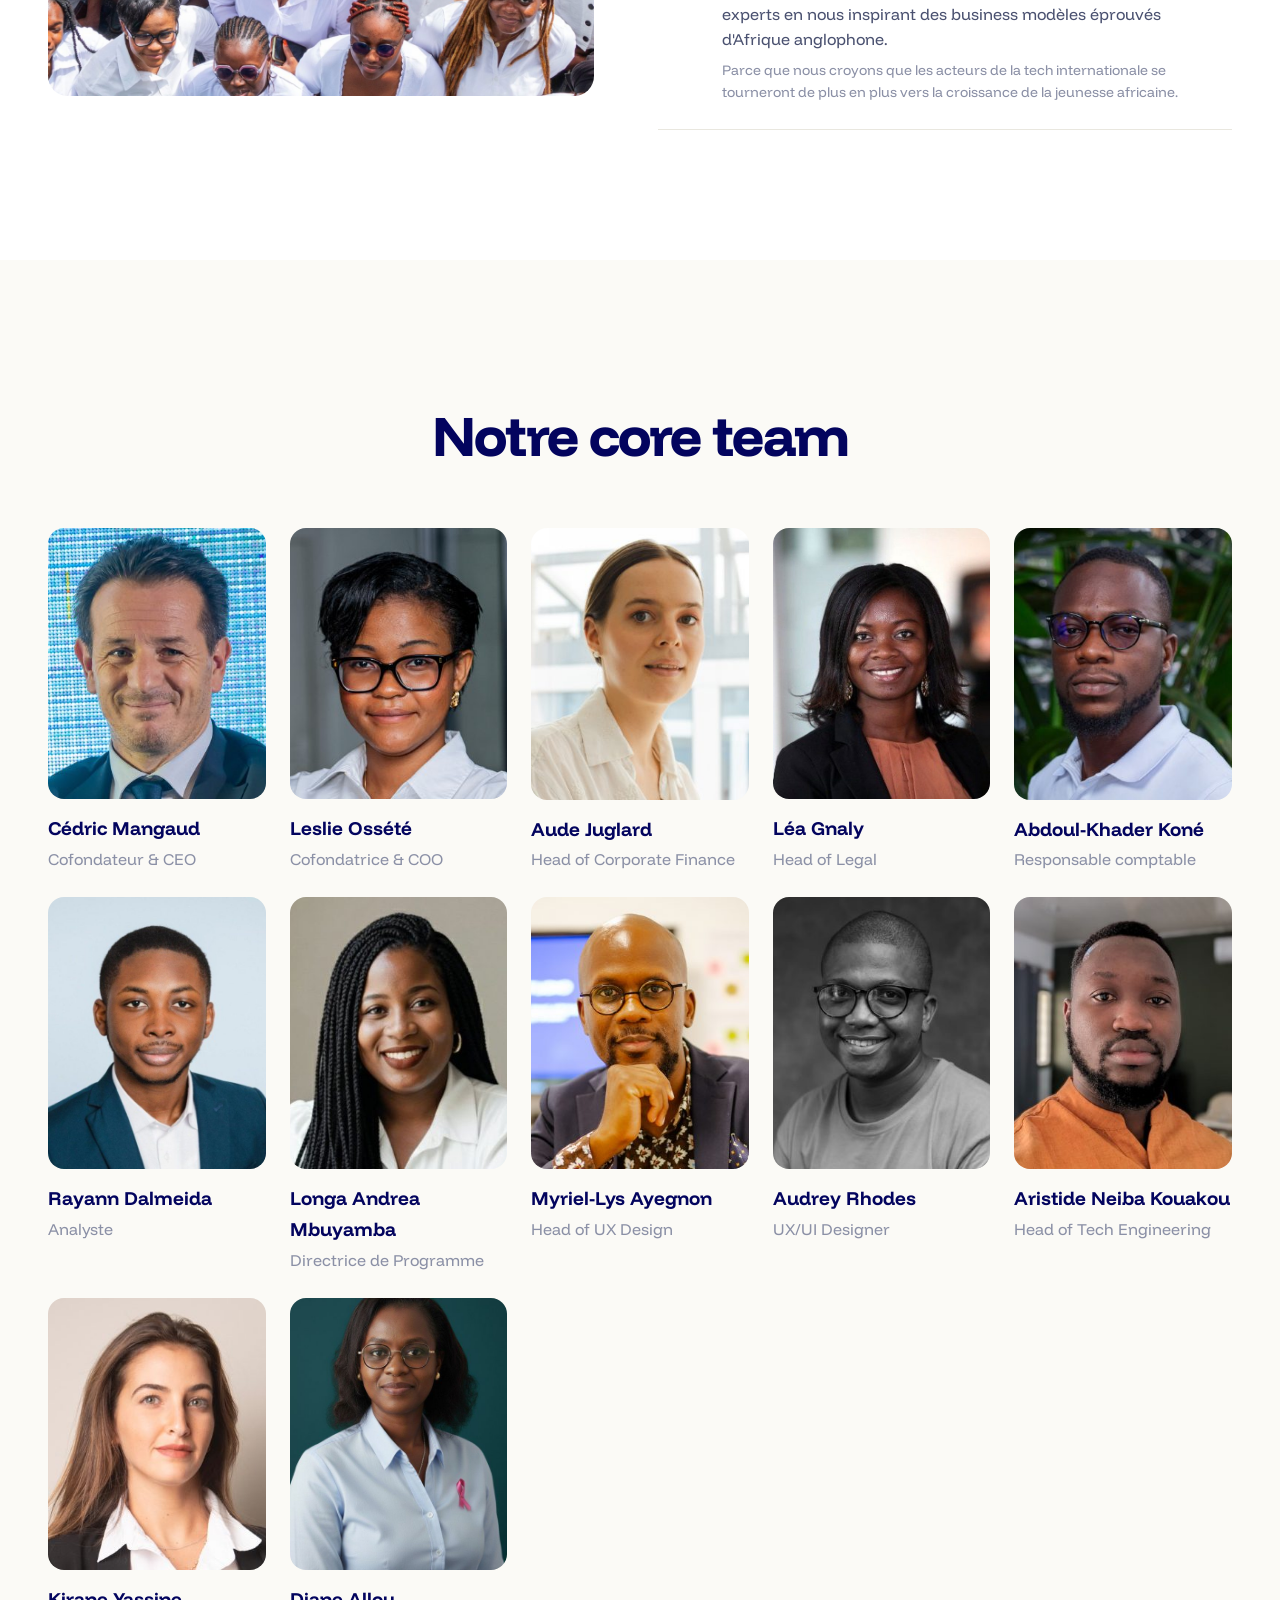
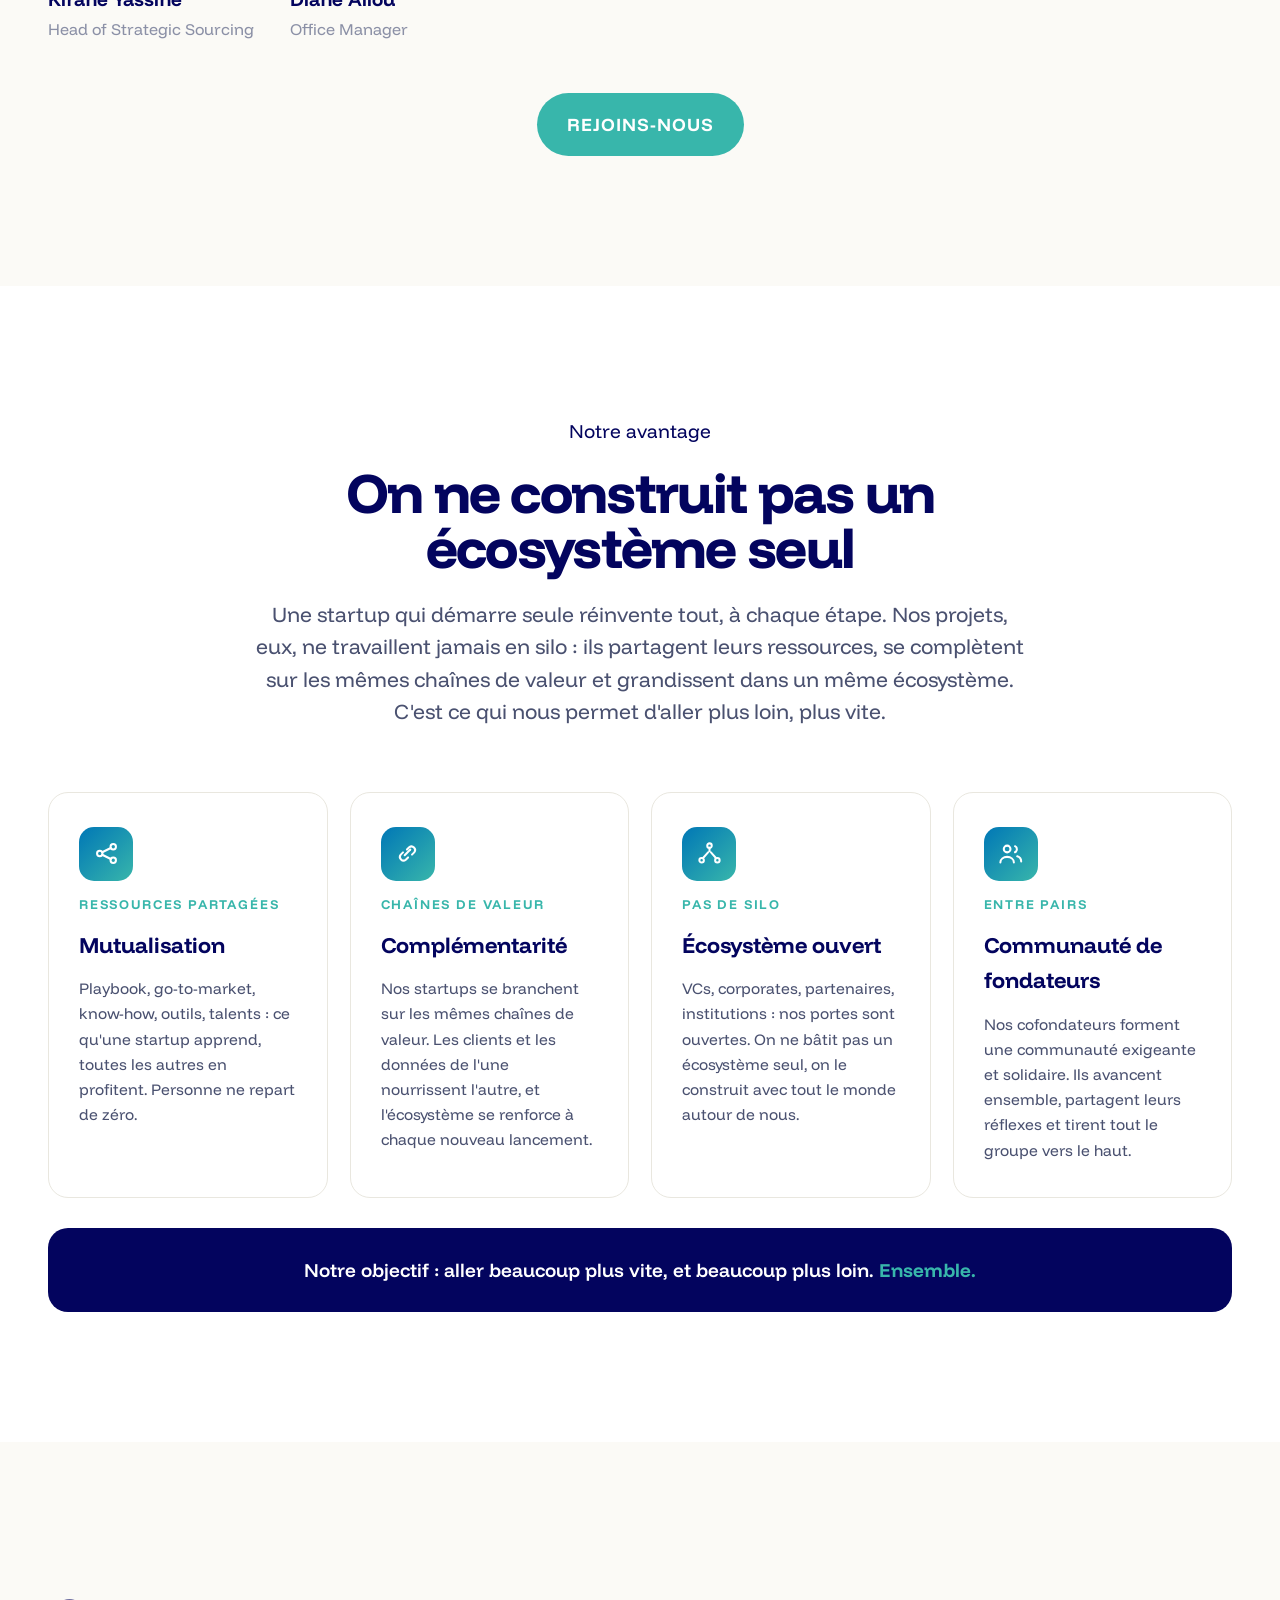
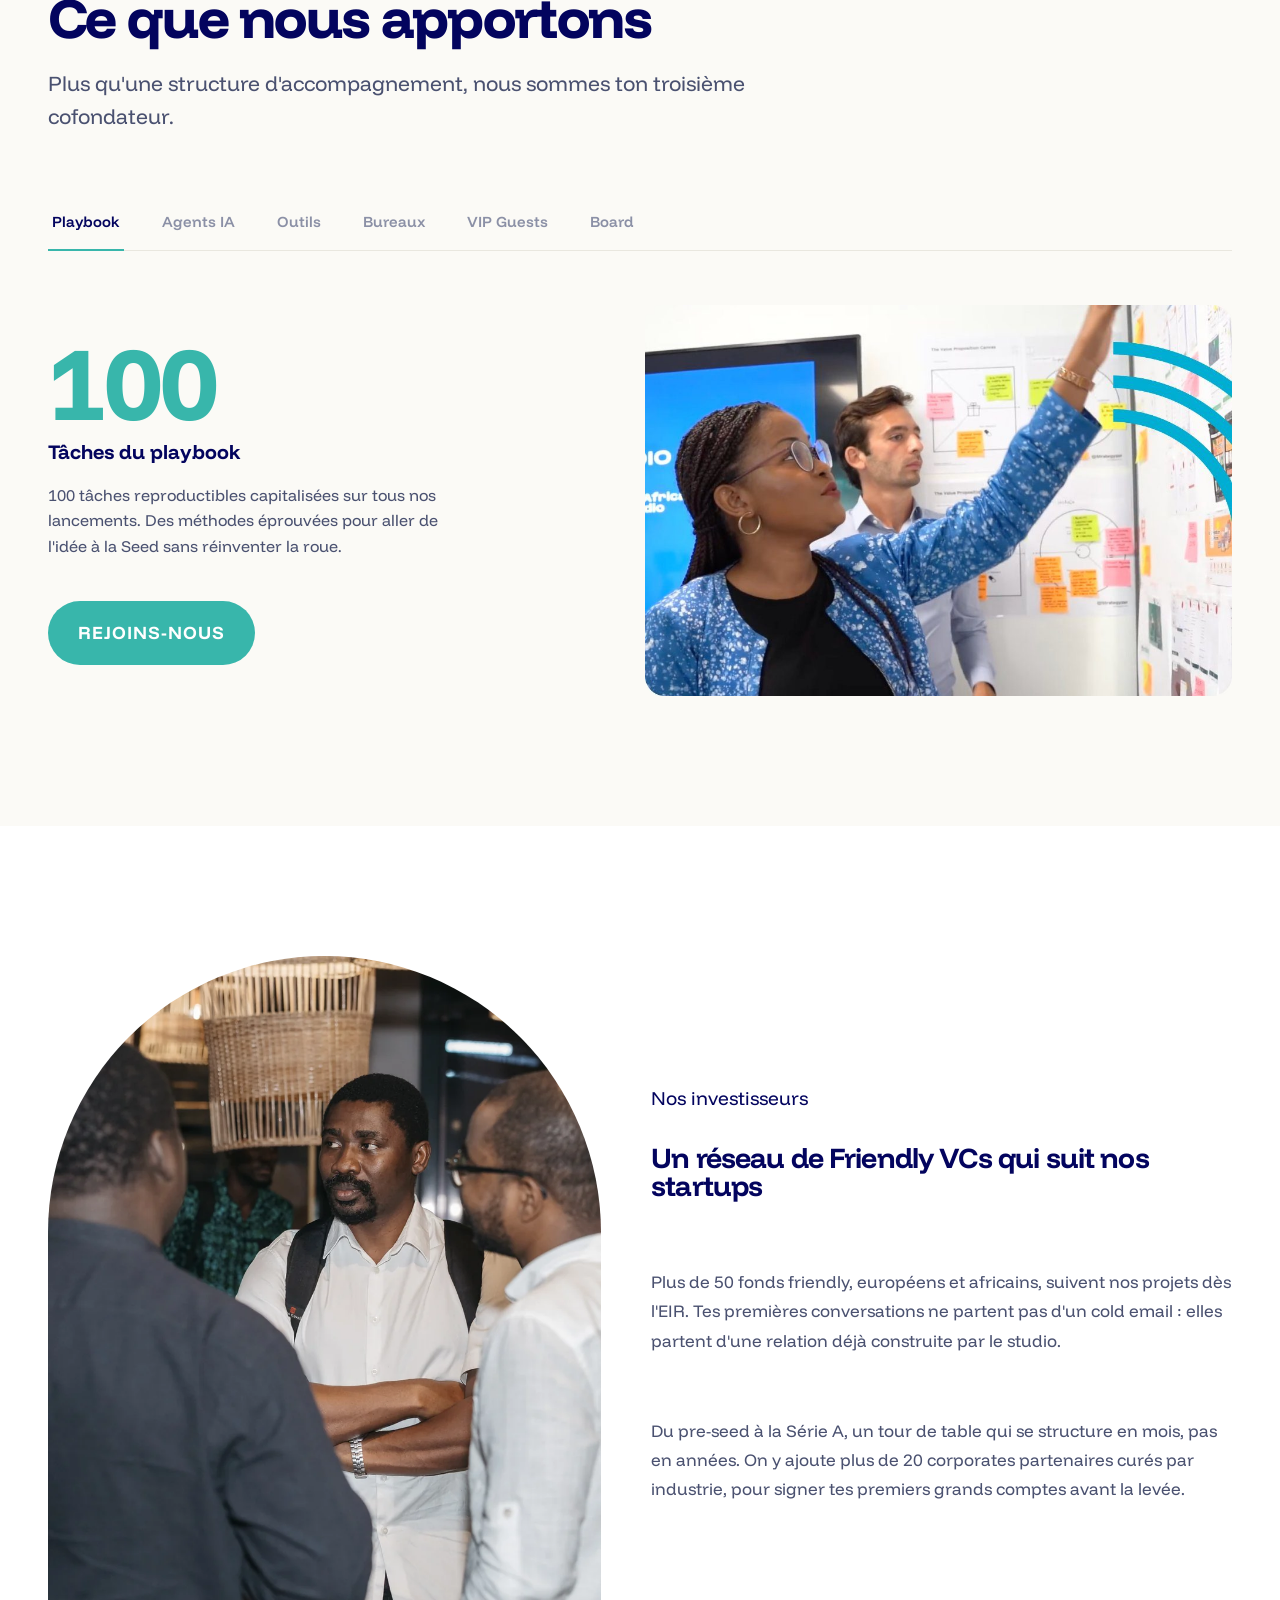
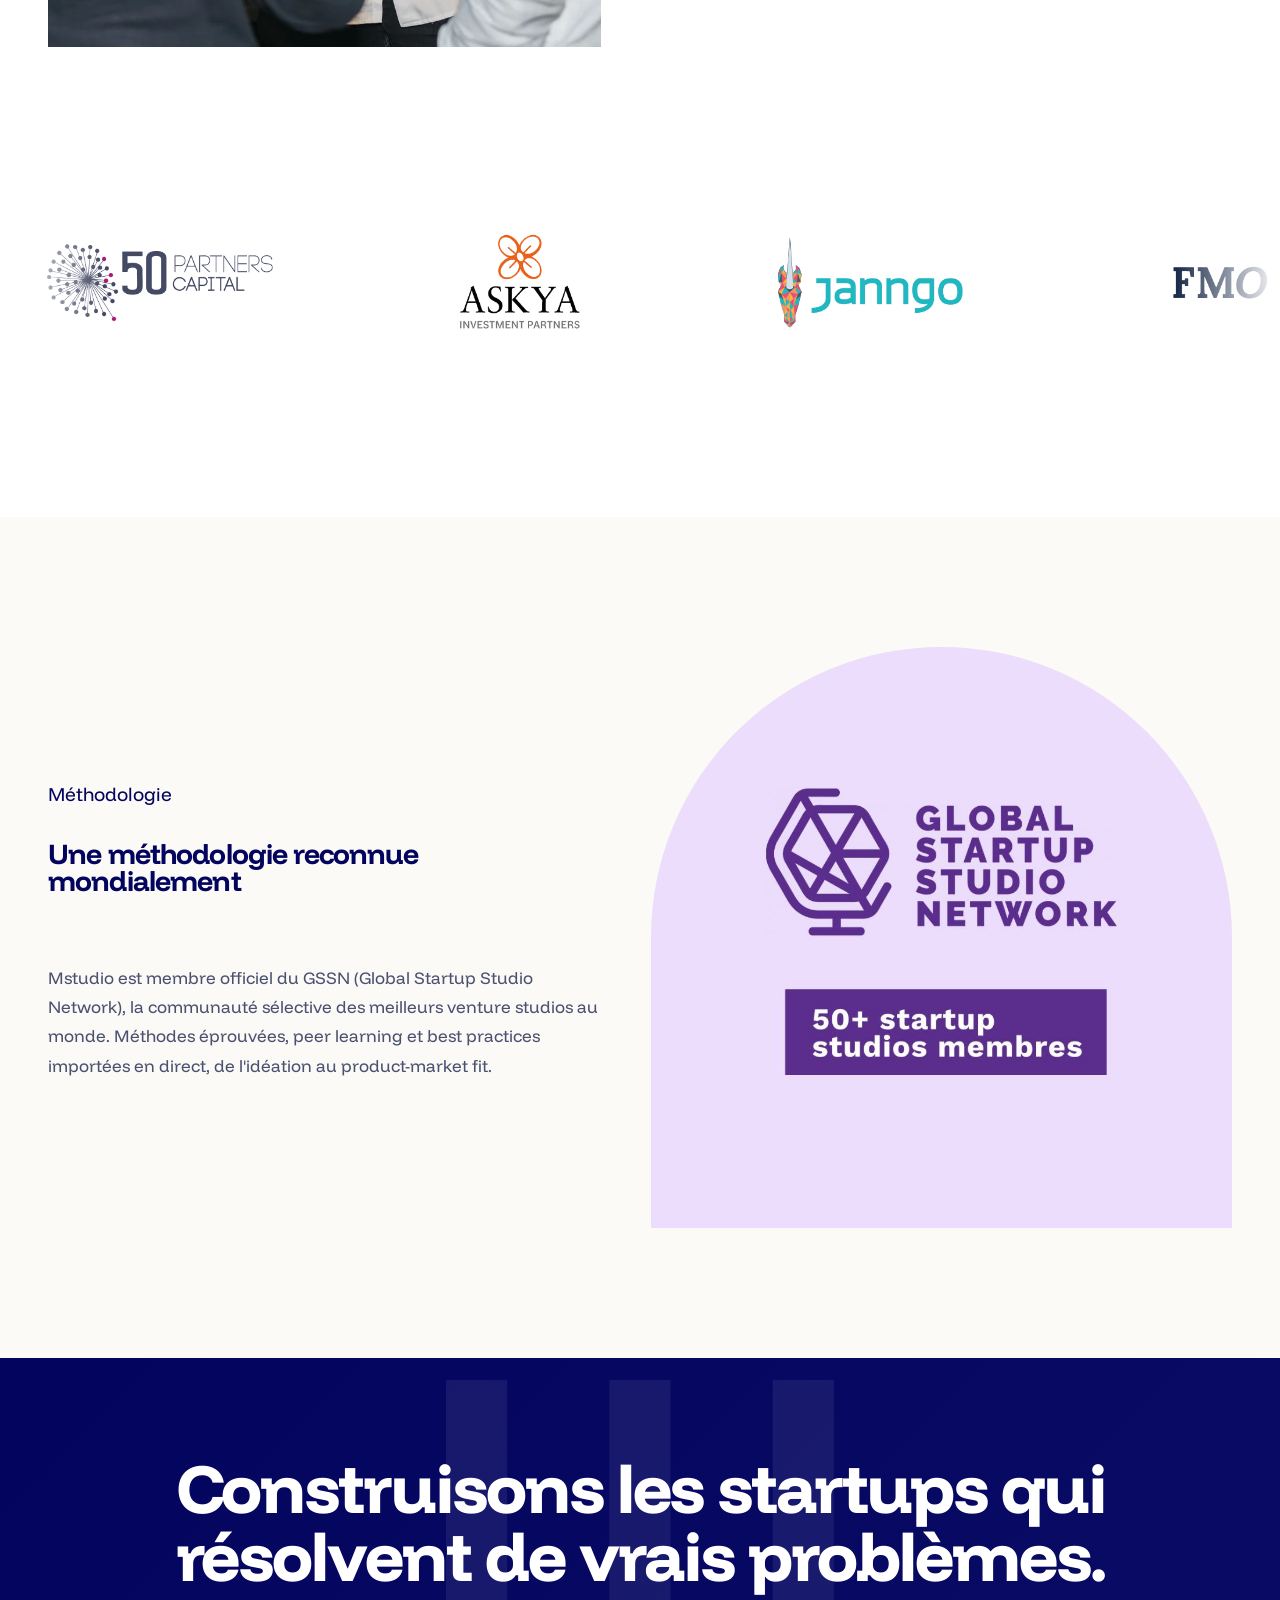
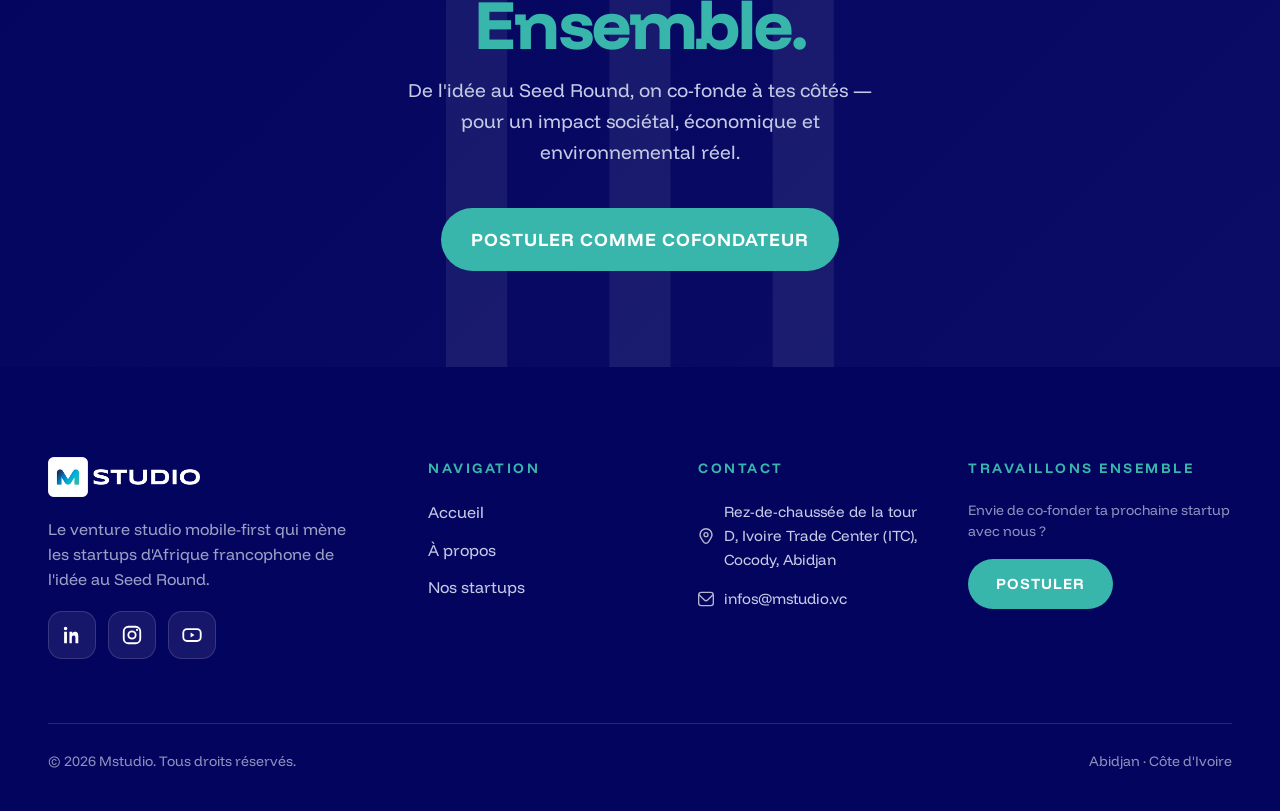
==== commit 3224102a: "v18: Yelema (startup IA), briques IA par startup, section presse, CTA postuler, Friendly VCs vers À " ====
--- a/a-propos.html
+++ b/a-propos.html
@@ -4,7 +4,7 @@
 <meta charset="utf-8">
 <title>À propos · Mstudio</title>
 <meta name="viewport" content="width=device-width, initial-scale=1">
-<link rel="stylesheet" href="v2.css?v=47">
+<link rel="stylesheet" href="v2.css?v=49">
 <link rel="icon" type="image/png" sizes="32x32" href="assets/favicon-32.png">
 <link rel="icon" type="image/png" sizes="256x256" href="assets/favicon.png">
 <link rel="apple-touch-icon" href="assets/apple-touch-icon.png">
@@ -166,6 +166,7 @@
       <h1 class="disp reveal d1">Entrepreneurs <span class="tint">pour</span> entrepreneurs</h1>
       <p class="reveal d2">Nous sommes des entrepreneurs internationaux dans la tech qui utilisons notre expérience pour accompagner d'autres entrepreneurs.</p>
       <p class="reveal d2">Nous sommes trois cofondateurs. <b>Leslie Ossété</b>, sa connaissance intime du secteur informel. <b>Cédric Mangaud</b>, son ADN produit mobile. <b>Clyde Fakhoury</b>, son expertise de l'investissement en Afrique.</p>
+      <p class="reveal d2"><b>Entrepreneurs pour entrepreneurs</b> : on l'a vécu, aujourd'hui on construit avec toi.</p>
       <a href="#cta" class="btn btn-accent reveal d3">Rejoins-nous</a>
     </div>
     <div class="ap-hero-photo reveal d2"><img src="assets/fondateurs.webp" alt="Les cofondateurs"></div>
@@ -296,6 +297,13 @@
   </div>
 </section>
 
+<!-- FRIENDLY VCS — logos -->
+<section class="section" style="padding-top:0;">
+  <div class="marq reveal">
+    <div class="marq-track" id="marqA"></div>
+  </div>
+</section>
+
 <!-- METHODOLOGIE GSSN -->
 <section class="section bone">
   <div class="wrap">
@@ -314,8 +322,8 @@
 <section id="cta" style="padding:0;">
   <div class="cta cta-flush reveal">
     <img class="side-pat right" src="assets/pat-equite.svg" alt="" style="opacity:.07;width:90%;height:auto;right:auto;left:50%;top:auto;bottom:-30%;transform:translateX(-50%) rotate(-90deg);transform-origin:center;">
-    <h2 class="disp">Construisons la prochaine grande startup. <span class="tint">Ensemble.</span></h2>
-    <p class="cta-sub">De l'idée au Seed Round, on co-fonde à tes côtés.</p>
+    <h2 class="disp">Construisons les startups qui résolvent de vrais problèmes. <span class="tint">Ensemble.</span></h2>
+    <p class="cta-sub">De l'idée au Seed Round, on co-fonde à tes côtés — pour un impact sociétal, économique et environnemental réel.</p>
     <div class="cta-actions">
       <a href="https://mstudio.recruitee.com" target="_blank" rel="noopener" class="btn btn-accent">Postuler comme cofondateur</a>
     </div>
@@ -351,13 +359,10 @@
         </div>
       </div>
       <div>
-        <h4>Newsletter</h4>
-        <div class="footer-news">
-          <form onsubmit="event.preventDefault();this.reset();">
-            <input type="email" placeholder="Votre e-mail" required>
-            <button type="submit" aria-label="S'inscrire"><svg viewBox="0 0 24 24"><path d="M2 21l21-9L2 3v7l15 2-15 2z"/></svg></button>
-          </form>
-          <p style="color:#8b91bb;font-size:14px;margin-top:14px;">Le terrain, le mobile et l'impact, une fois par mois.</p>
+        <h4>Travaillons ensemble</h4>
+        <div class="footer-join">
+          <p>Envie de co-fonder ta prochaine startup avec nous ?</p>
+          <a href="https://mstudio.recruitee.com" target="_blank" rel="noopener" class="btn btn-accent footer-apply">Postuler</a>
         </div>
       </div>
     </div>
@@ -391,6 +396,14 @@
 apTabs.forEach((t,i)=>t.addEventListener('click',()=>renderAp(i)));
 renderAp(0);
 
+/* VC marquee (Friendly VCs) */
+(function(){
+  const el=document.getElementById('marqA'); if(!el) return;
+  let h='';
+  for(let n=1;n<=50;n++){ const id=String(n).padStart(2,'0'); h+='<div class="marq-logo"><img src="assets/vclogo/'+id+'.png" alt="" loading="lazy"></div>'; }
+  el.innerHTML=h+h;
+})();
+
 
 </script>
 </body>
--- a/v2.css
+++ b/v2.css
@@ -480,3 +480,15 @@
 .join-band p{margin:0;color:#cfd4ee;font-size:16px;line-height:1.6;max-width:64ch;}
 .join-band .btn{flex:none;}
 @media(max-width:820px){.join-band{flex-direction:column;align-items:flex-start;padding:34px 28px;}.join-band .btn{width:100%;max-width:340px;justify-content:center;}}
+
+/* Presse — Ils parlent de nous */
+.press-row{display:flex;flex-wrap:wrap;justify-content:center;align-items:center;gap:26px 52px;}
+.press-logo{font-family:'Funnel Display',sans-serif;font-size:27px;font-weight:700;color:#9aa0c0;letter-spacing:-.01em;white-space:nowrap;opacity:.78;transition:opacity .3s,color .3s;}
+.press-logo b{font-weight:800;color:#6b7299;transition:color .3s;}
+.press-logo:hover{opacity:1;color:var(--space);}
+.press-logo:hover b{color:var(--ocean);}
+@media(max-width:600px){.press-row{gap:18px 30px;}.press-logo{font-size:20px;}}
+
+/* Footer — CTA Travaillons ensemble */
+.footer-join p{color:#8b91bb;font-size:14px;line-height:1.55;margin:0 0 16px;}
+.footer-apply{font-size:15px;padding:13px 28px;height:auto;}
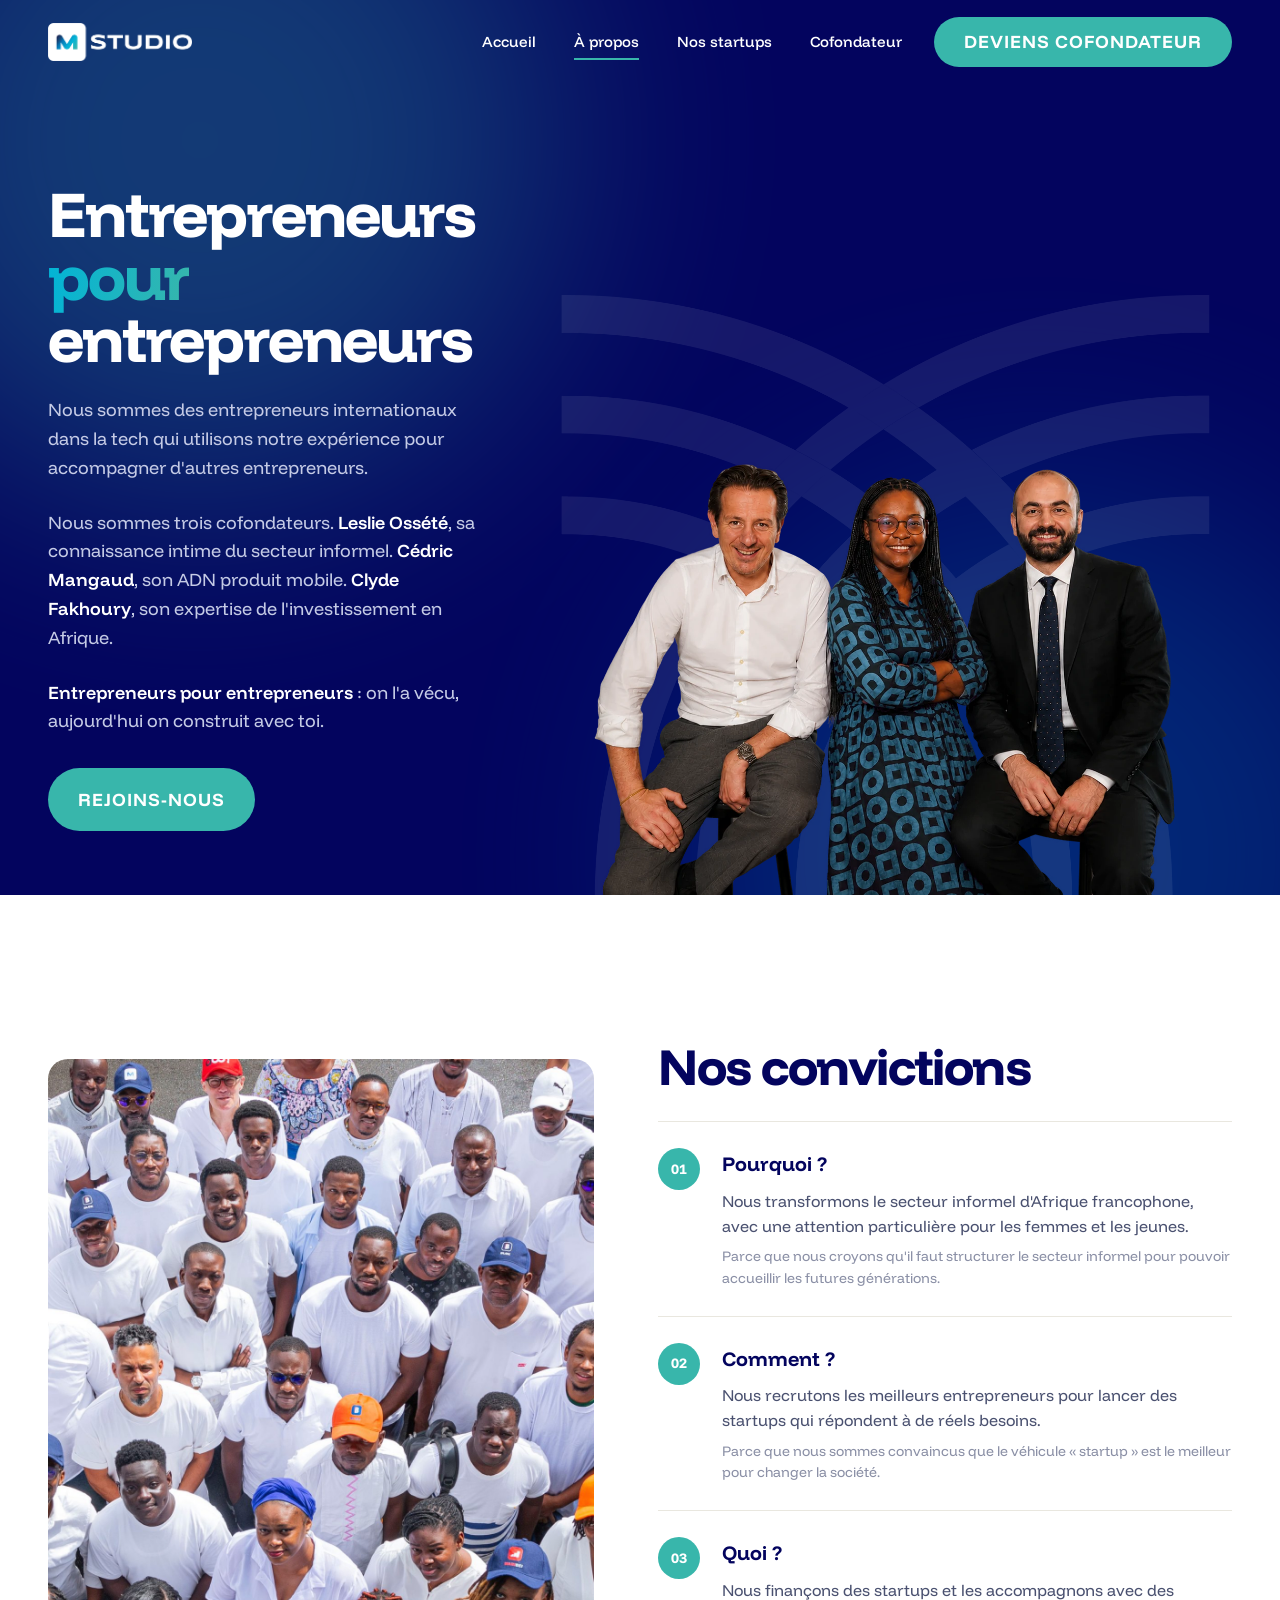
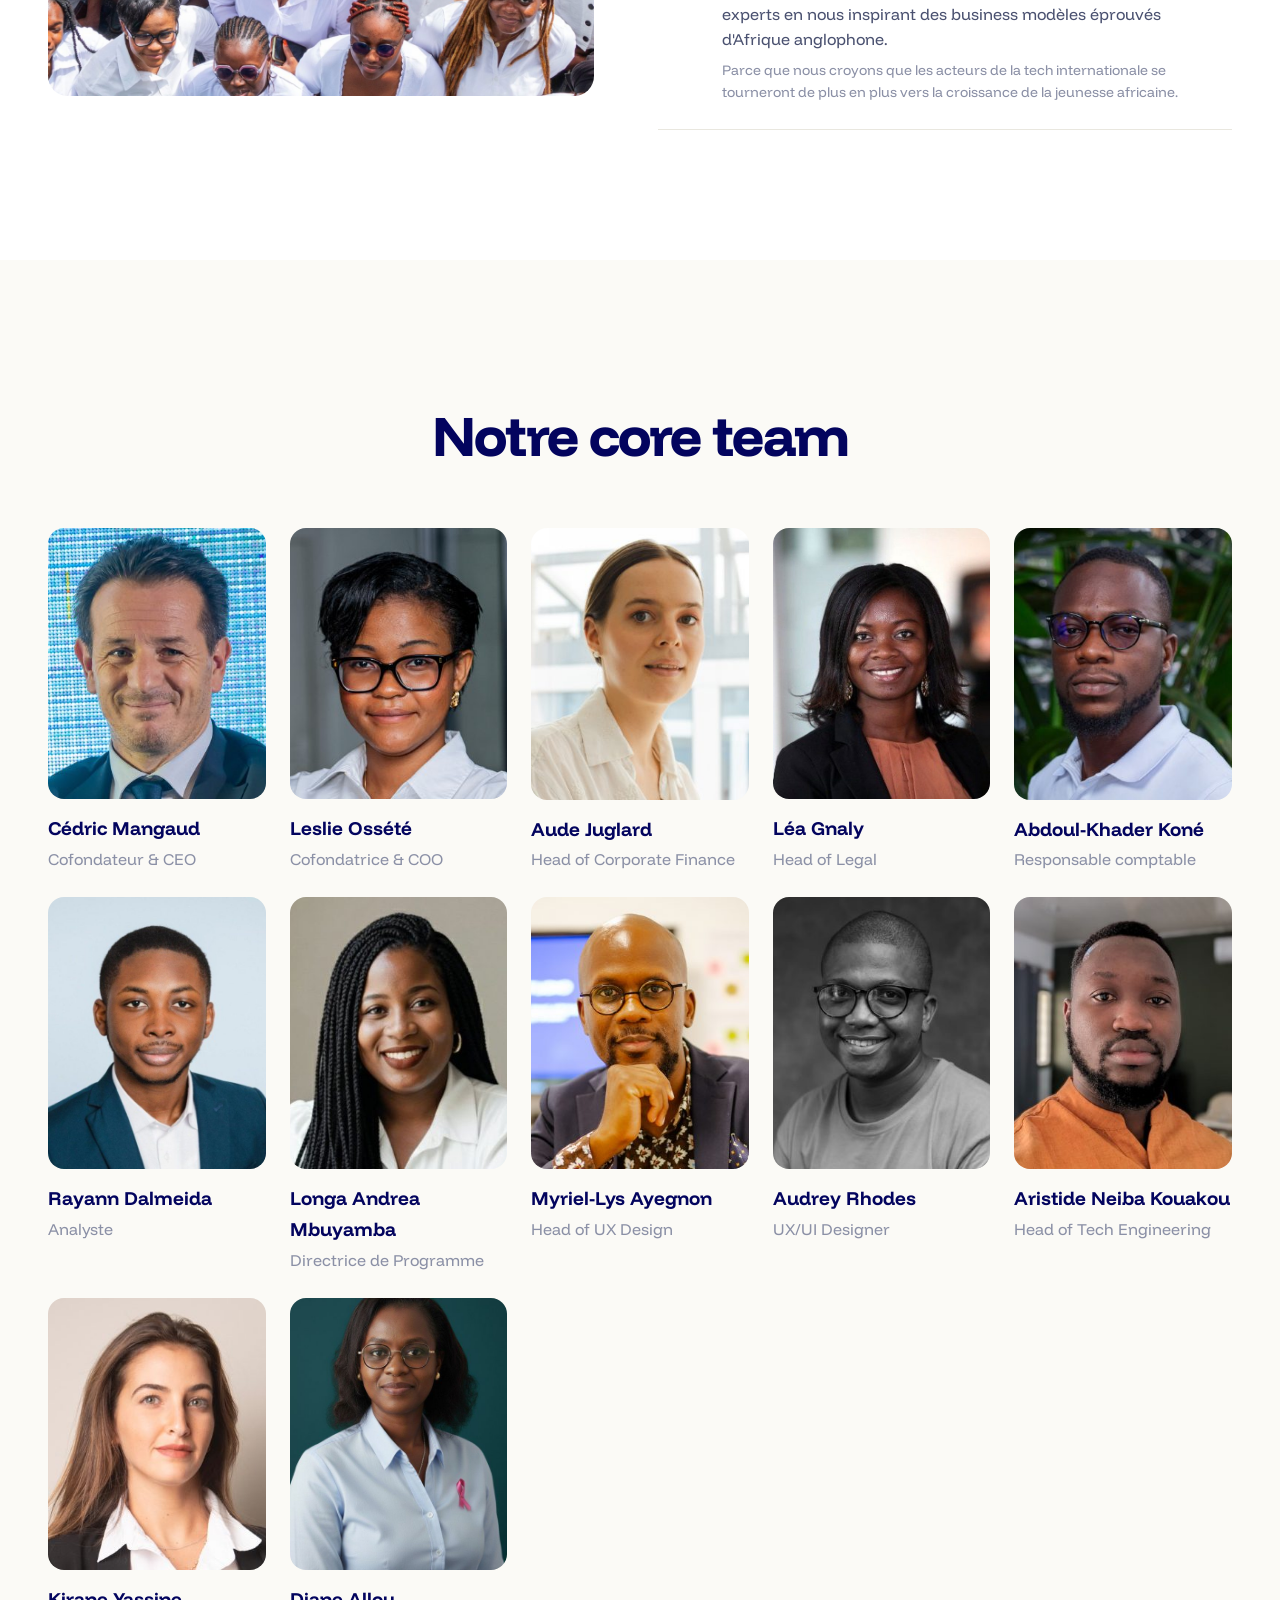
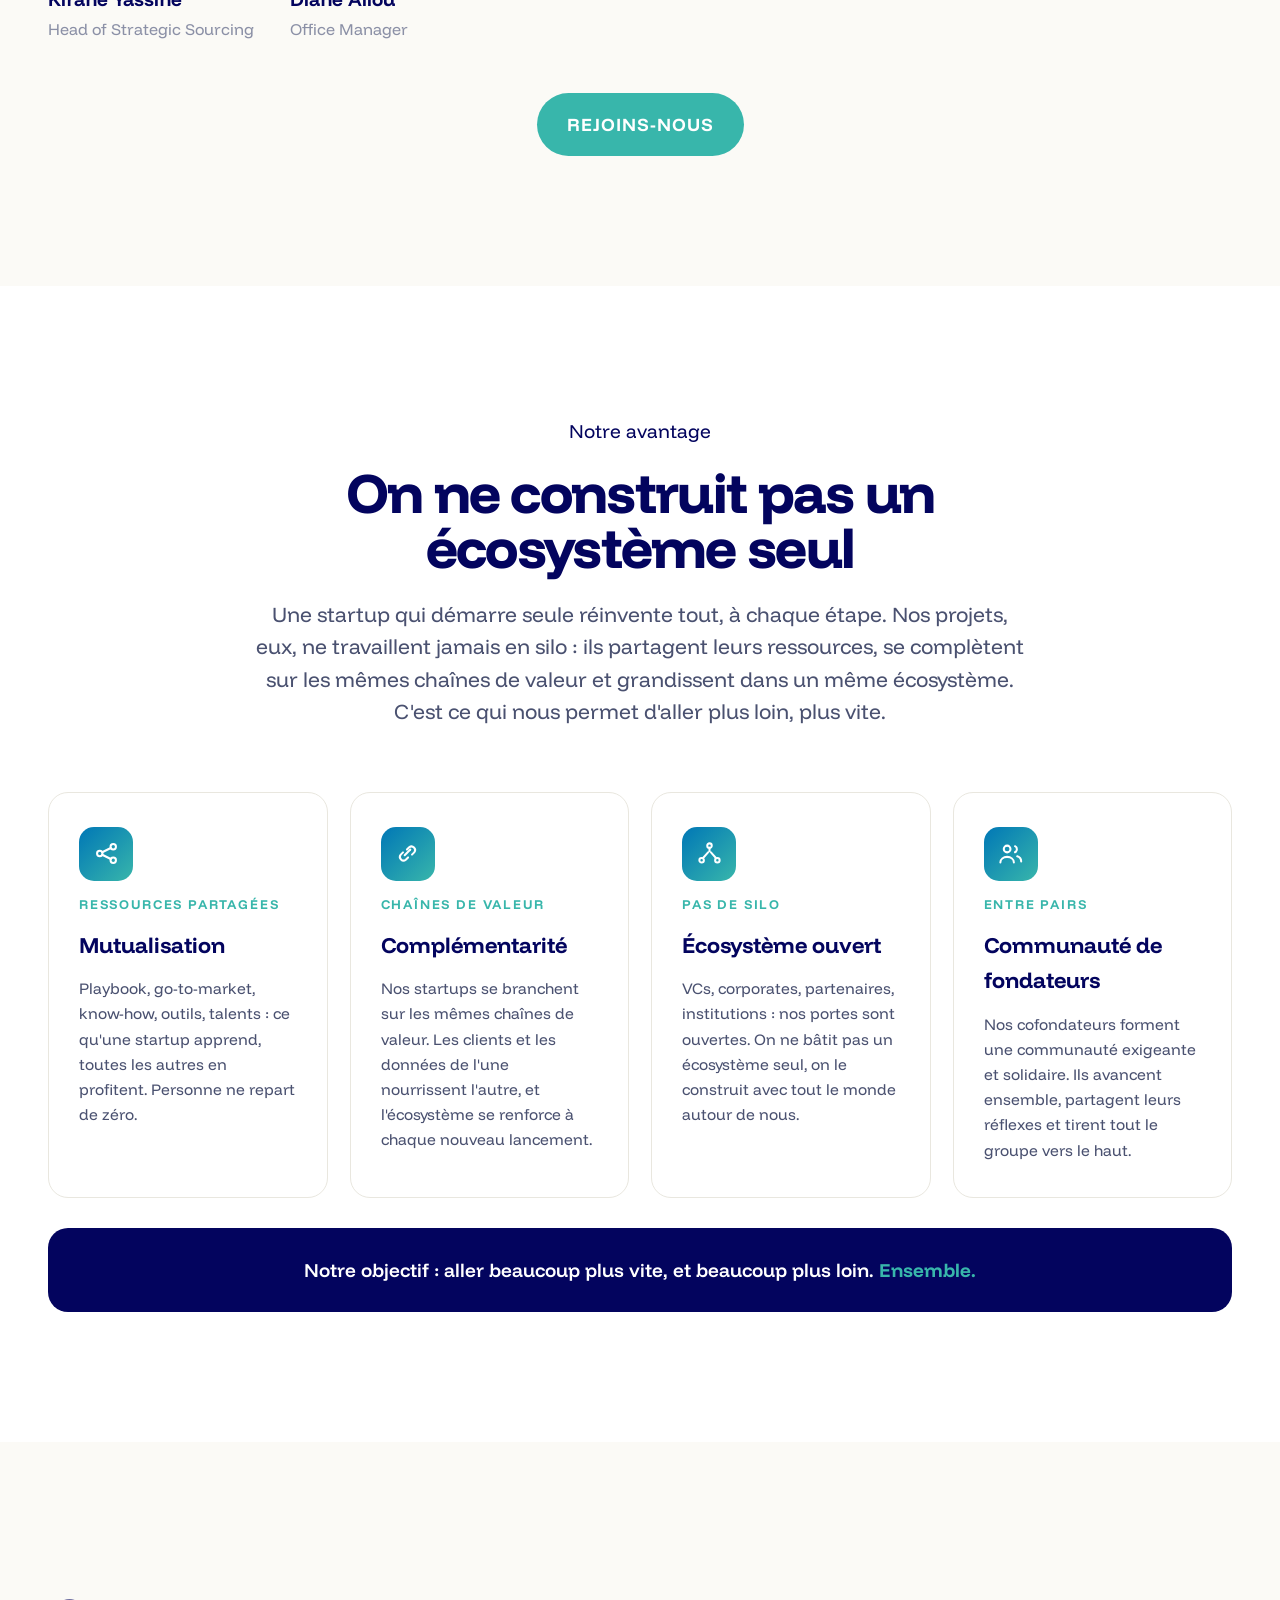
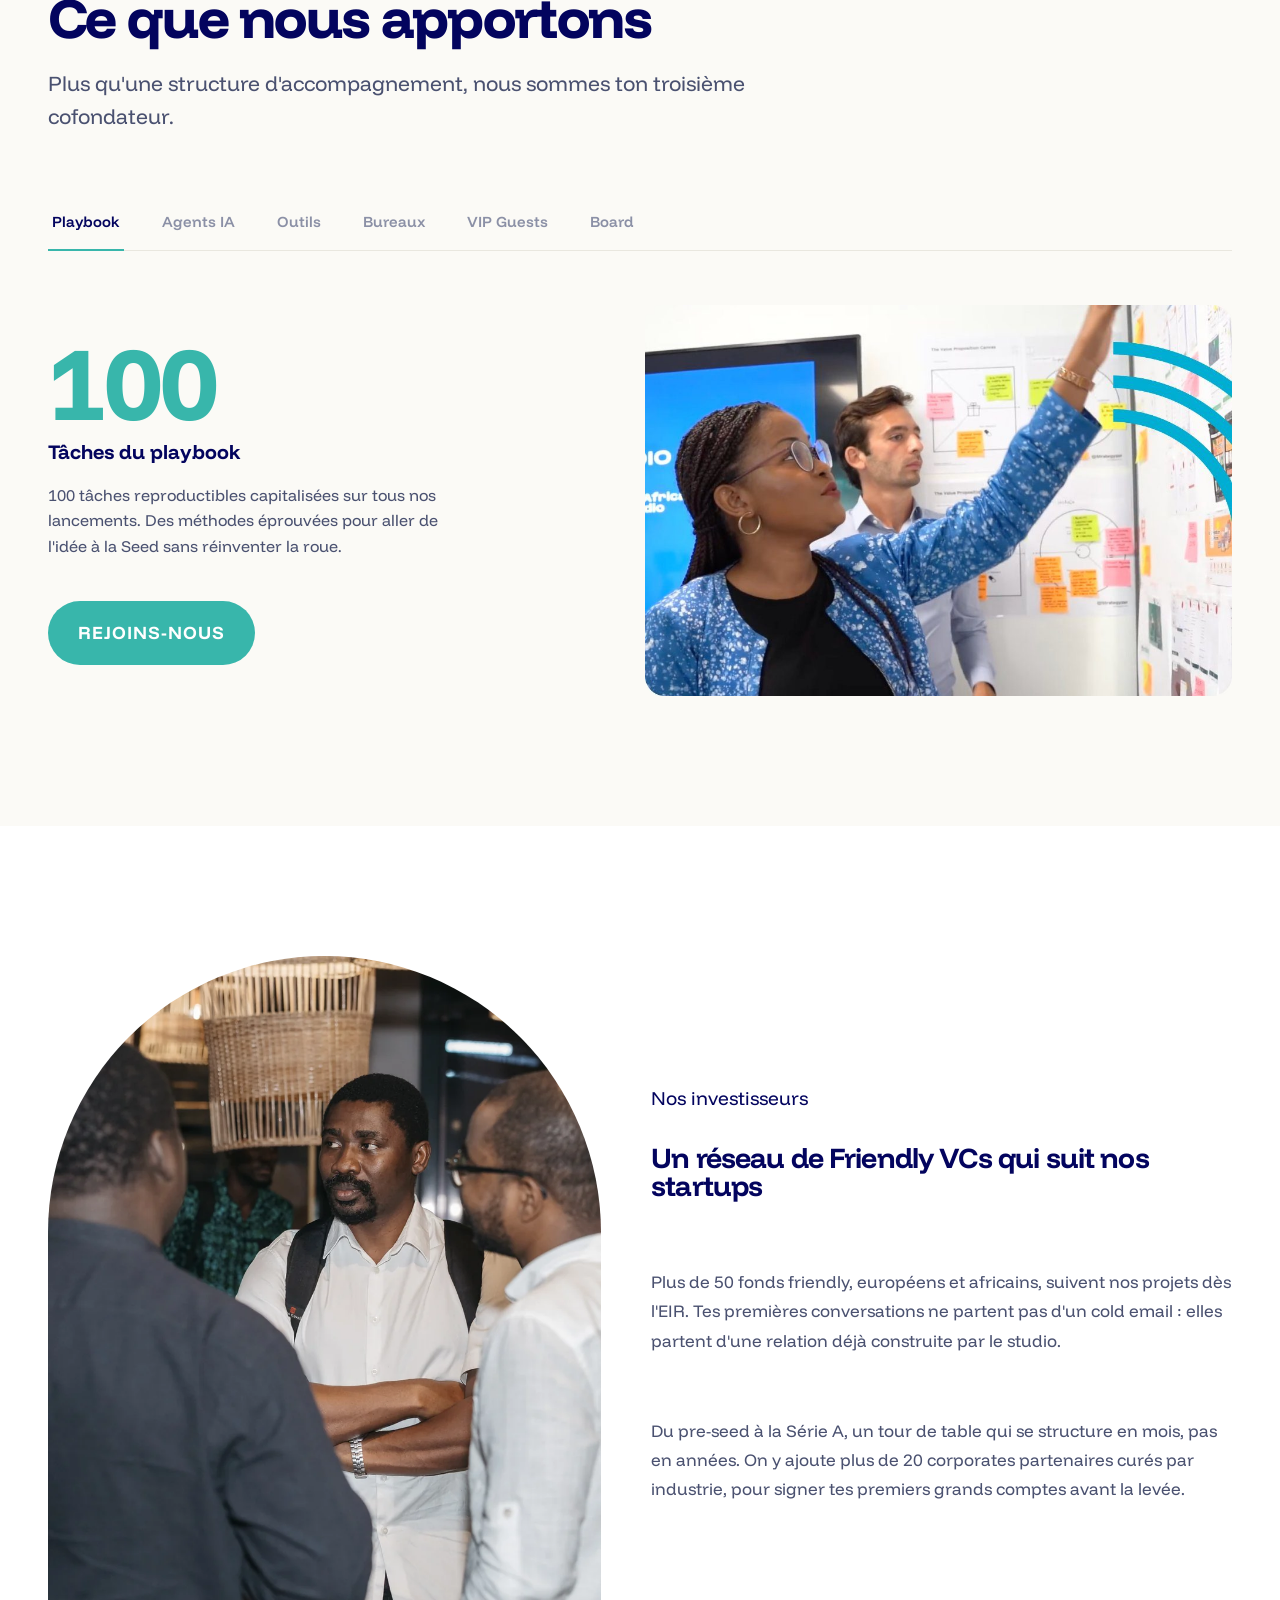
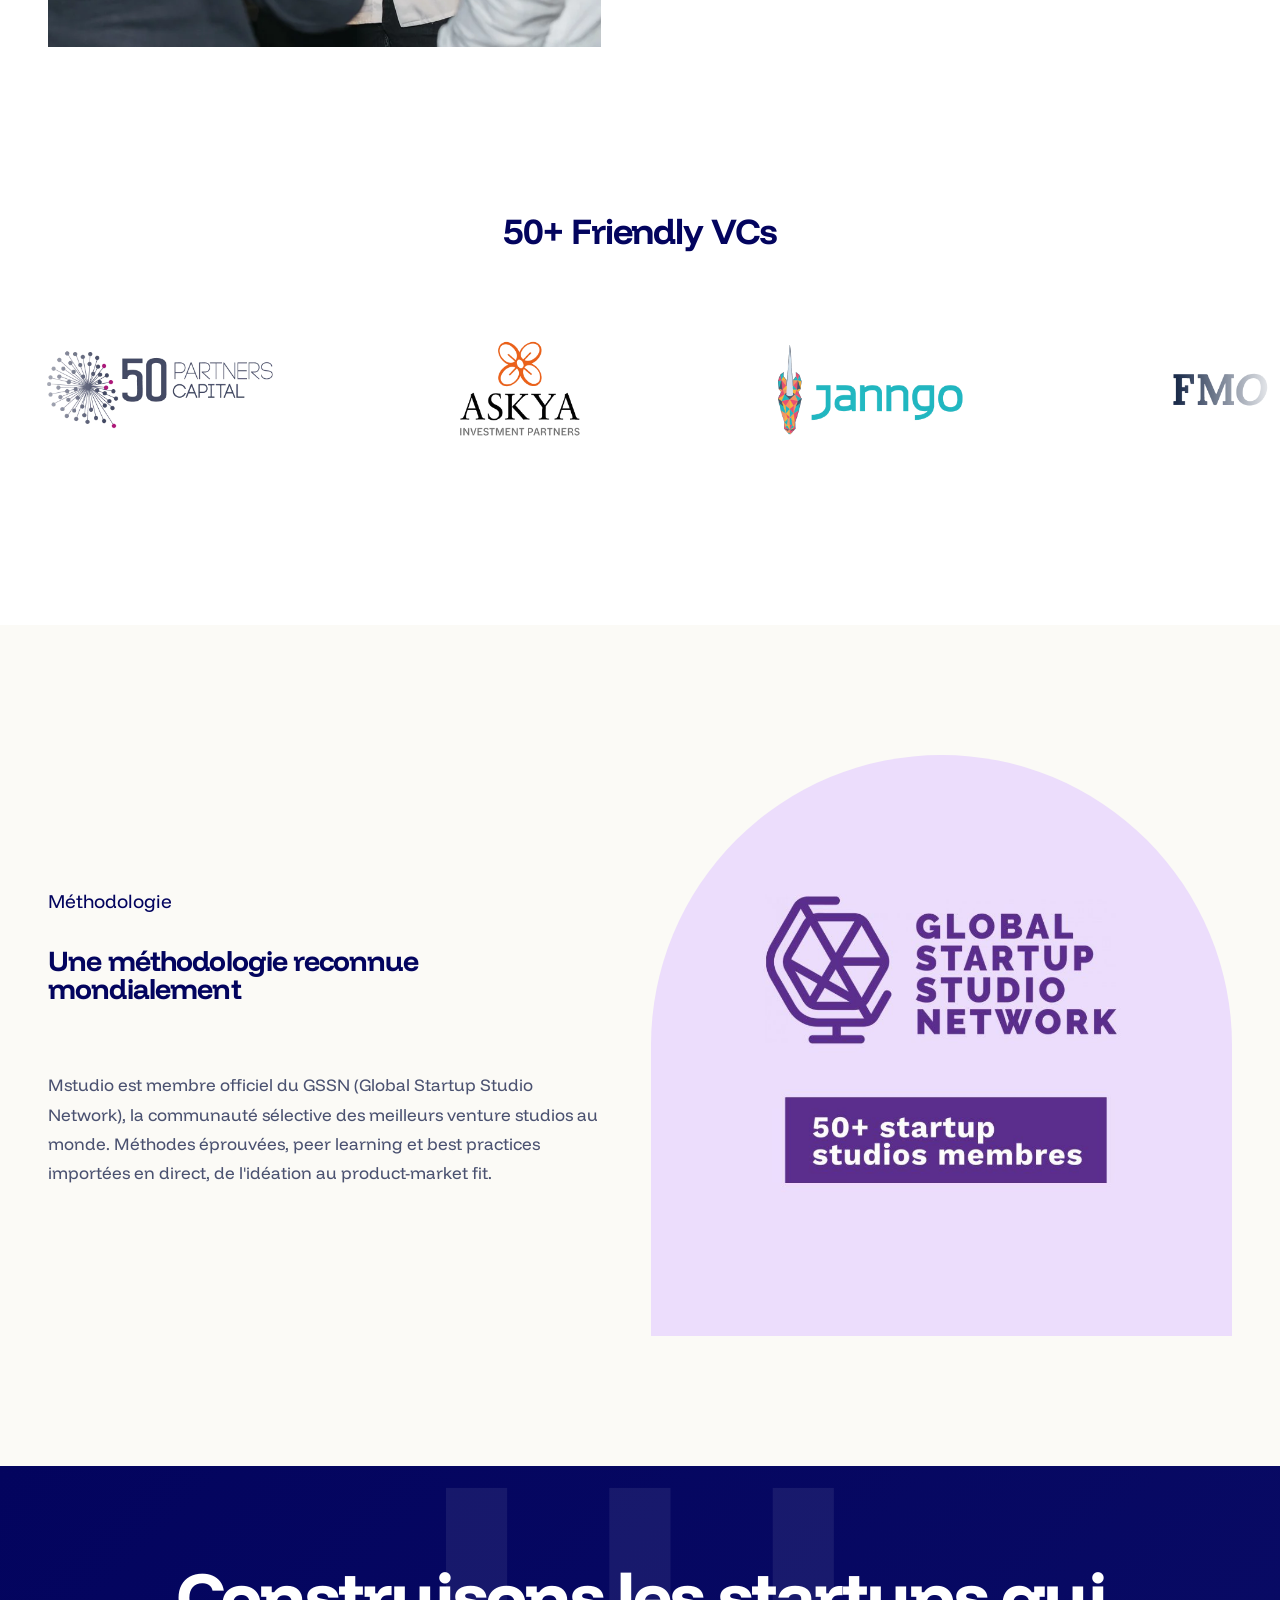
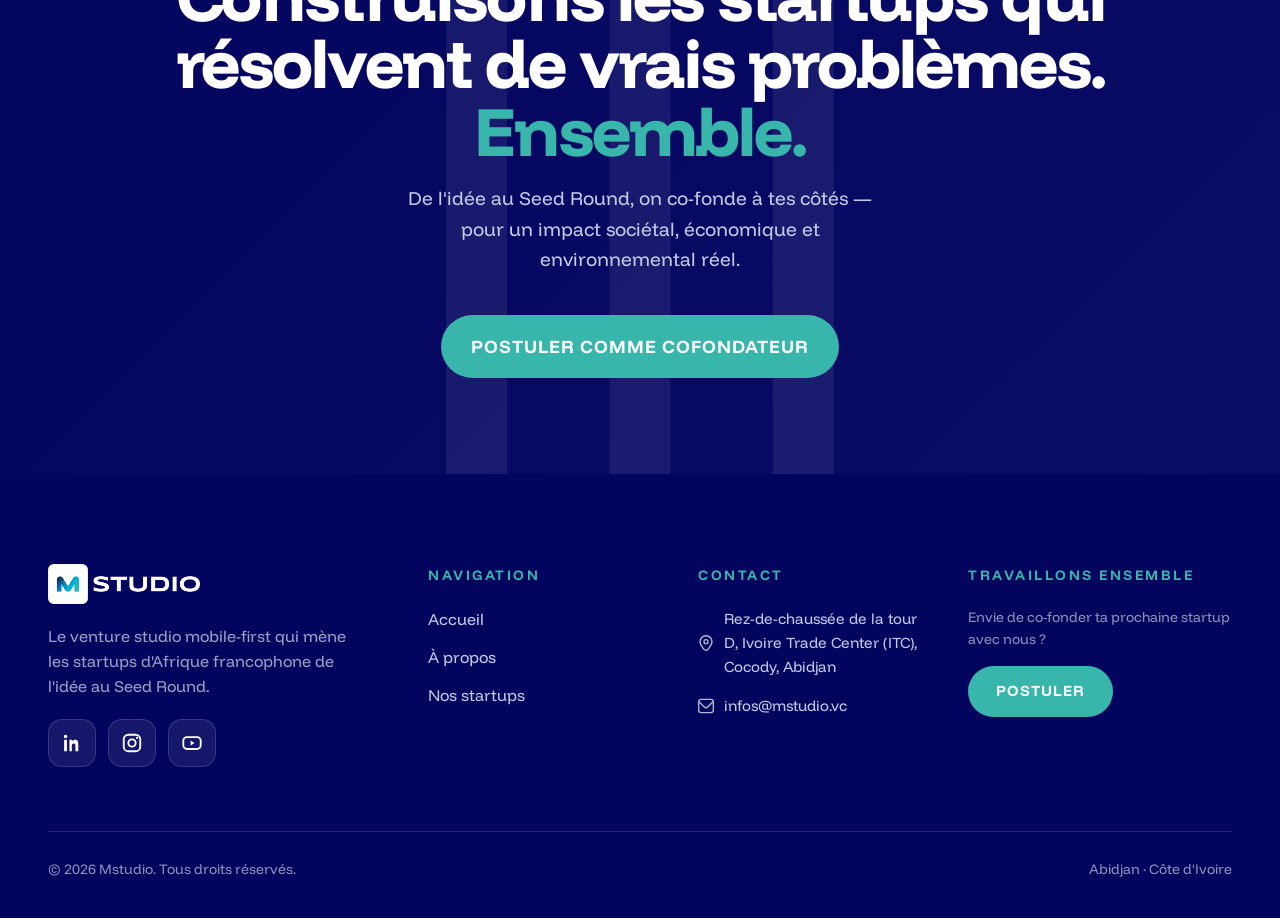
==== commit 0b376749: "Medias: vrais logos presse (marquee 1 ligne, liens articles verifies) + titre 50+ Friendly VCs sur A" ====
--- a/a-propos.html
+++ b/a-propos.html
@@ -4,7 +4,7 @@
 <meta charset="utf-8">
 <title>À propos · Mstudio</title>
 <meta name="viewport" content="width=device-width, initial-scale=1">
-<link rel="stylesheet" href="v2.css?v=49">
+<link rel="stylesheet" href="v2.css?v=50">
 <link rel="icon" type="image/png" sizes="32x32" href="assets/favicon-32.png">
 <link rel="icon" type="image/png" sizes="256x256" href="assets/favicon.png">
 <link rel="apple-touch-icon" href="assets/apple-touch-icon.png">
@@ -299,6 +299,7 @@
 
 <!-- FRIENDLY VCS — logos -->
 <section class="section" style="padding-top:0;">
+  <div class="shead center reveal" style="margin-bottom:30px;"><h3 class="disp" style="font-size:36px;"><span class="tint">50+</span> Friendly VCs</h3></div>
   <div class="marq reveal">
     <div class="marq-track" id="marqA"></div>
   </div>
--- a/v2.css
+++ b/v2.css
@@ -403,6 +403,16 @@
 @keyframes marqA{from{transform:translateX(0)}to{transform:translateX(-50%)}}
 @keyframes marqB{from{transform:translateX(-50%)}to{transform:translateX(0)}}
 @media(prefers-reduced-motion:reduce){.marq-track{animation:none;}}
+
+/* Presse — bande logos une seule ligne */
+.pmarq{overflow:hidden;-webkit-mask:linear-gradient(90deg,transparent,#000 6%,#000 94%,transparent);mask:linear-gradient(90deg,transparent,#000 6%,#000 94%,transparent);}
+.pmarq-track{display:flex;align-items:center;gap:0;width:max-content;animation:marqA 50s linear infinite;}
+.pmarq:hover .pmarq-track{animation-play-state:paused;}
+.pmarq-logo{flex:0 0 auto;height:62px;display:flex;align-items:center;justify-content:center;padding:0 42px;transition:transform .25s,opacity .25s;opacity:.92;}
+.pmarq-logo:hover{transform:translateY(-2px);opacity:1;}
+.pmarq-logo img{height:auto;width:auto;max-height:50px;max-width:200px;object-fit:contain;border-radius:6px;}
+@media(prefers-reduced-motion:reduce){.pmarq-track{animation:none;}}
+@media(max-width:760px){.pmarq-logo{padding:0 28px;height:50px;}.pmarq-logo img{max-height:40px;max-width:150px;}}
 
 /* ---------- Responsive ---------- */
 @media(max-width:1080px){
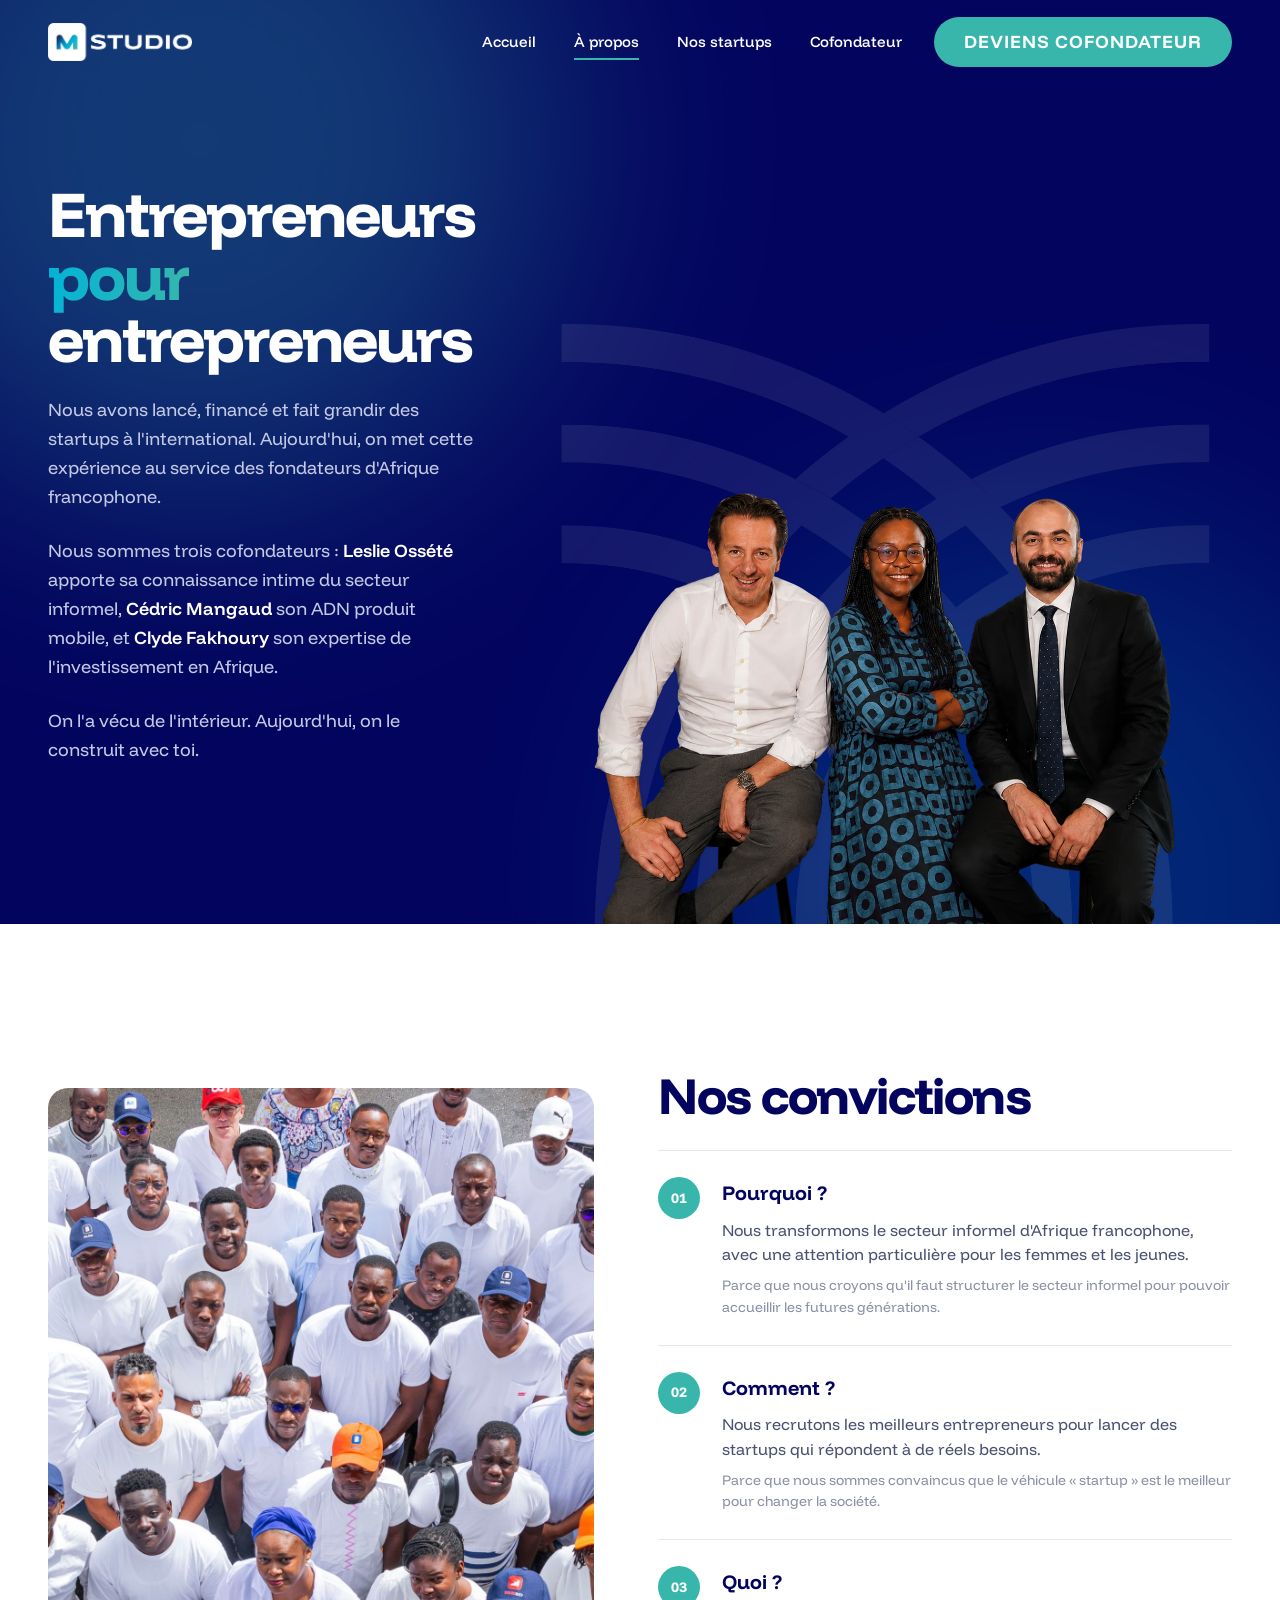
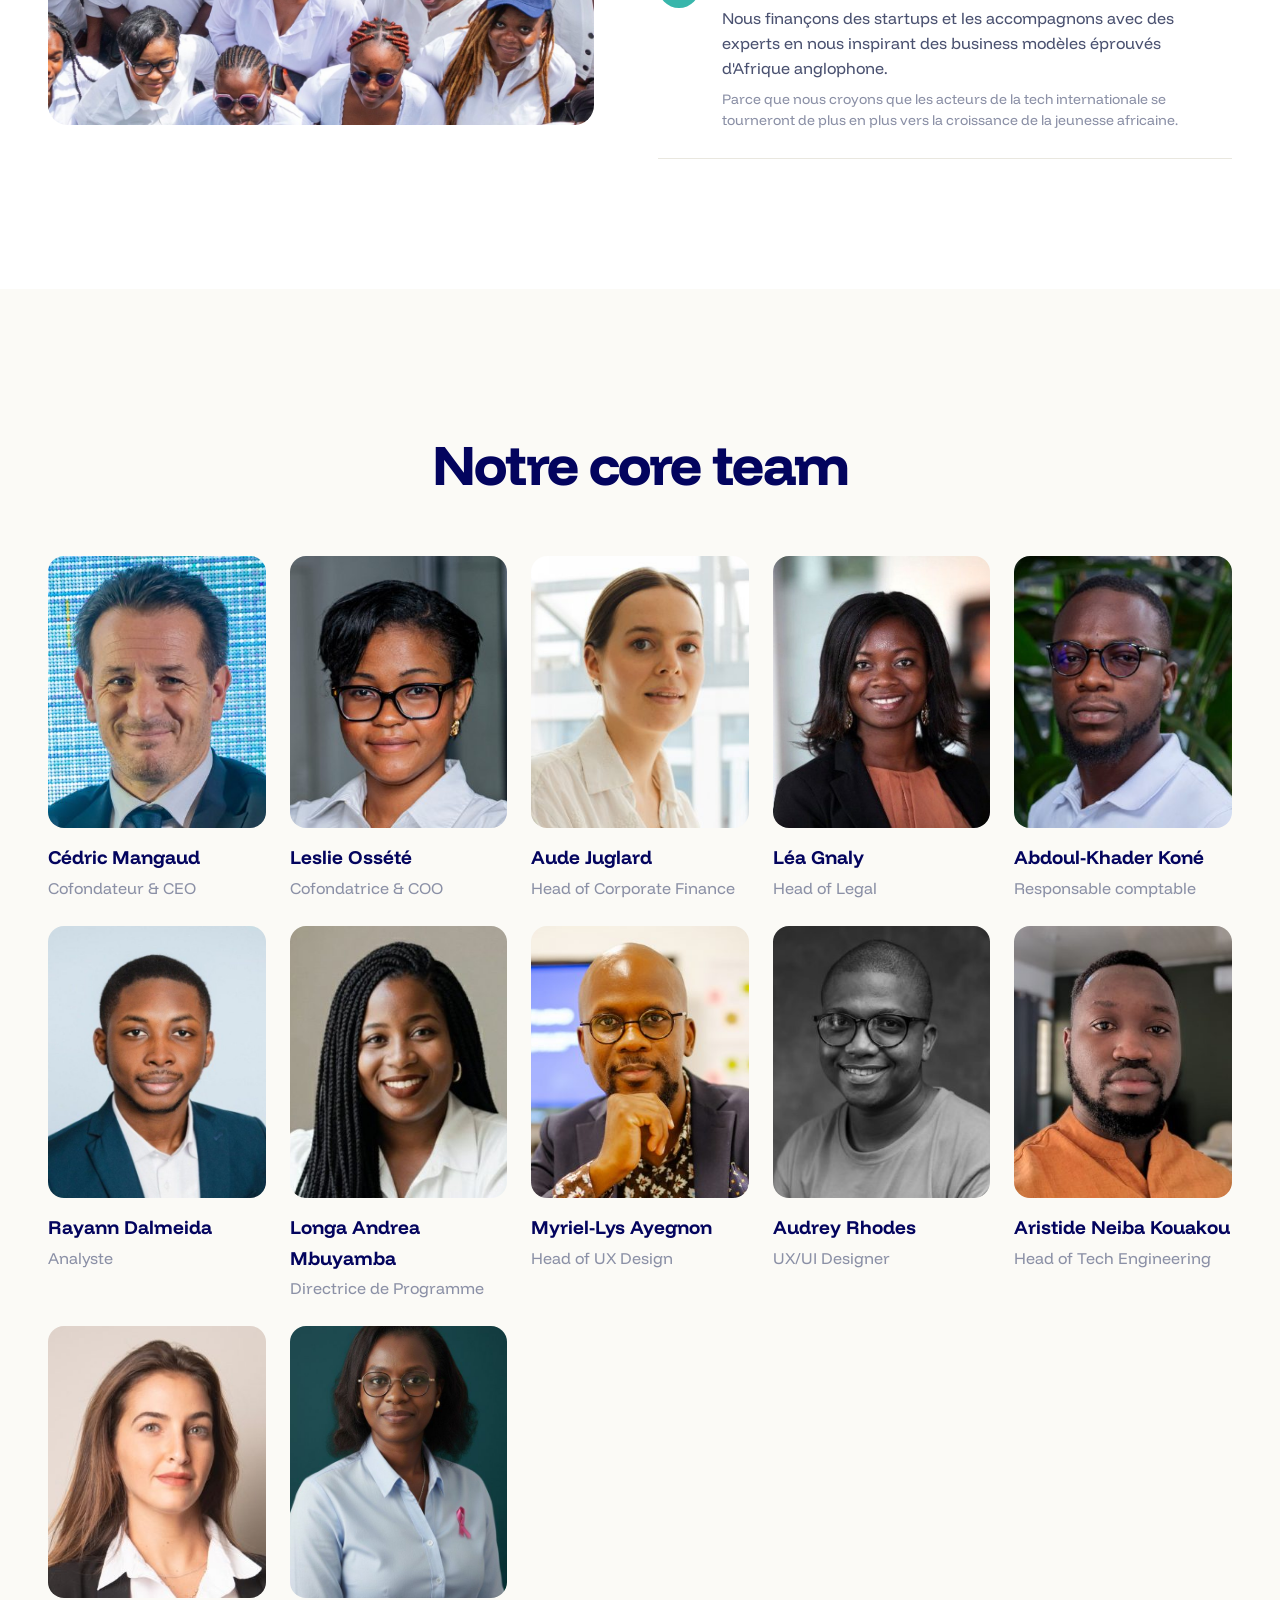
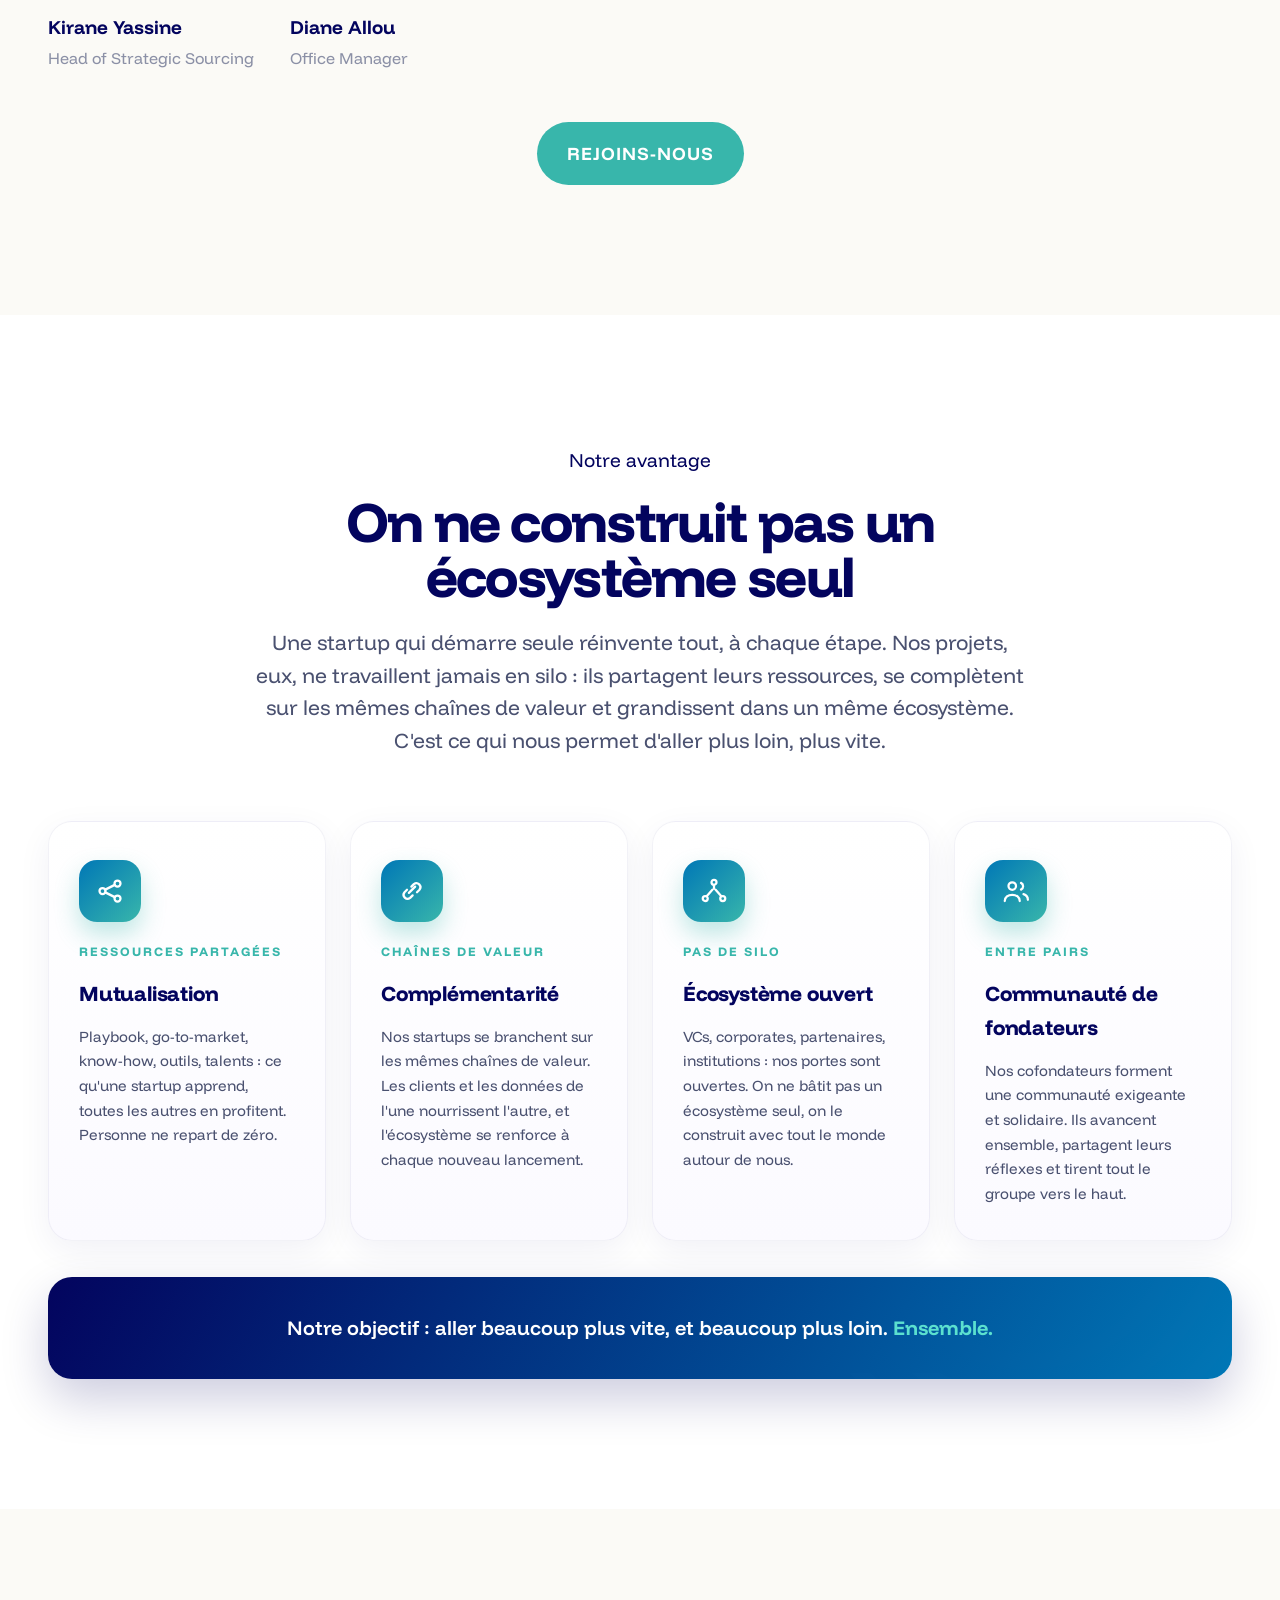
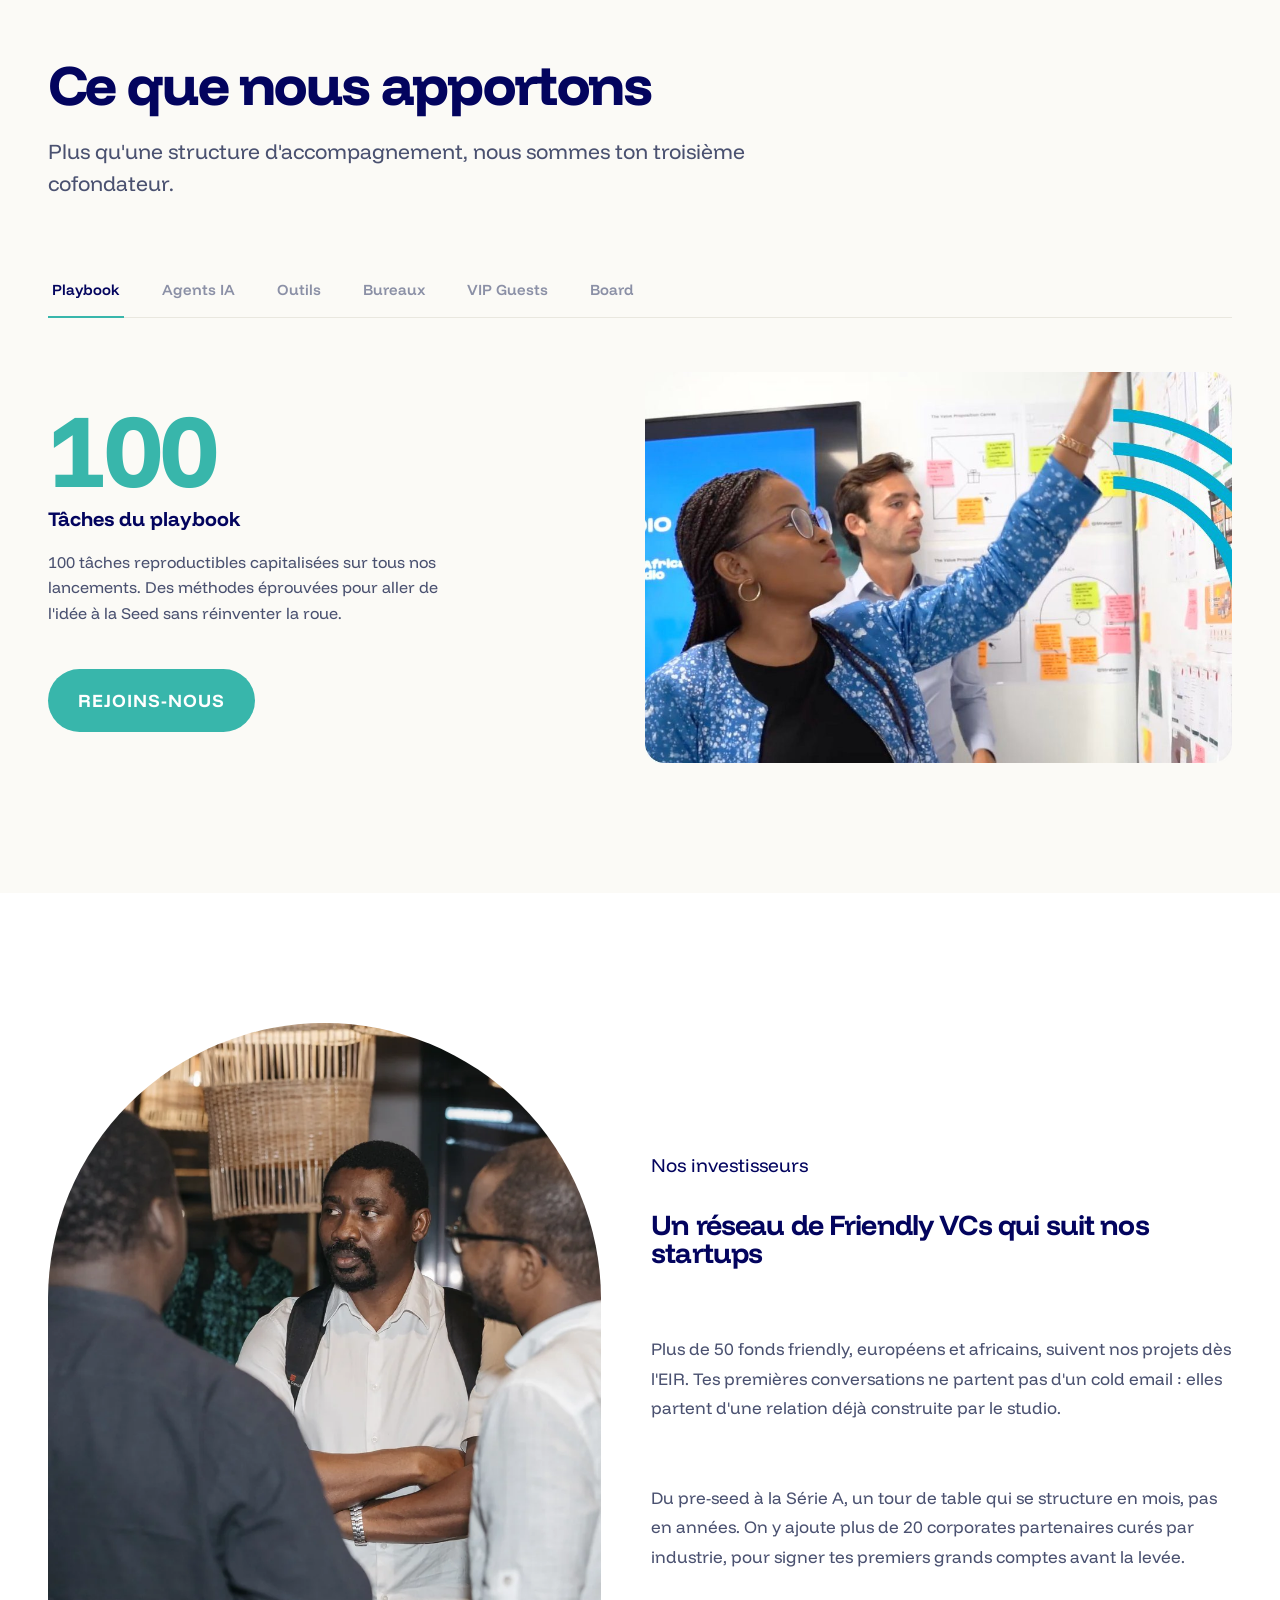
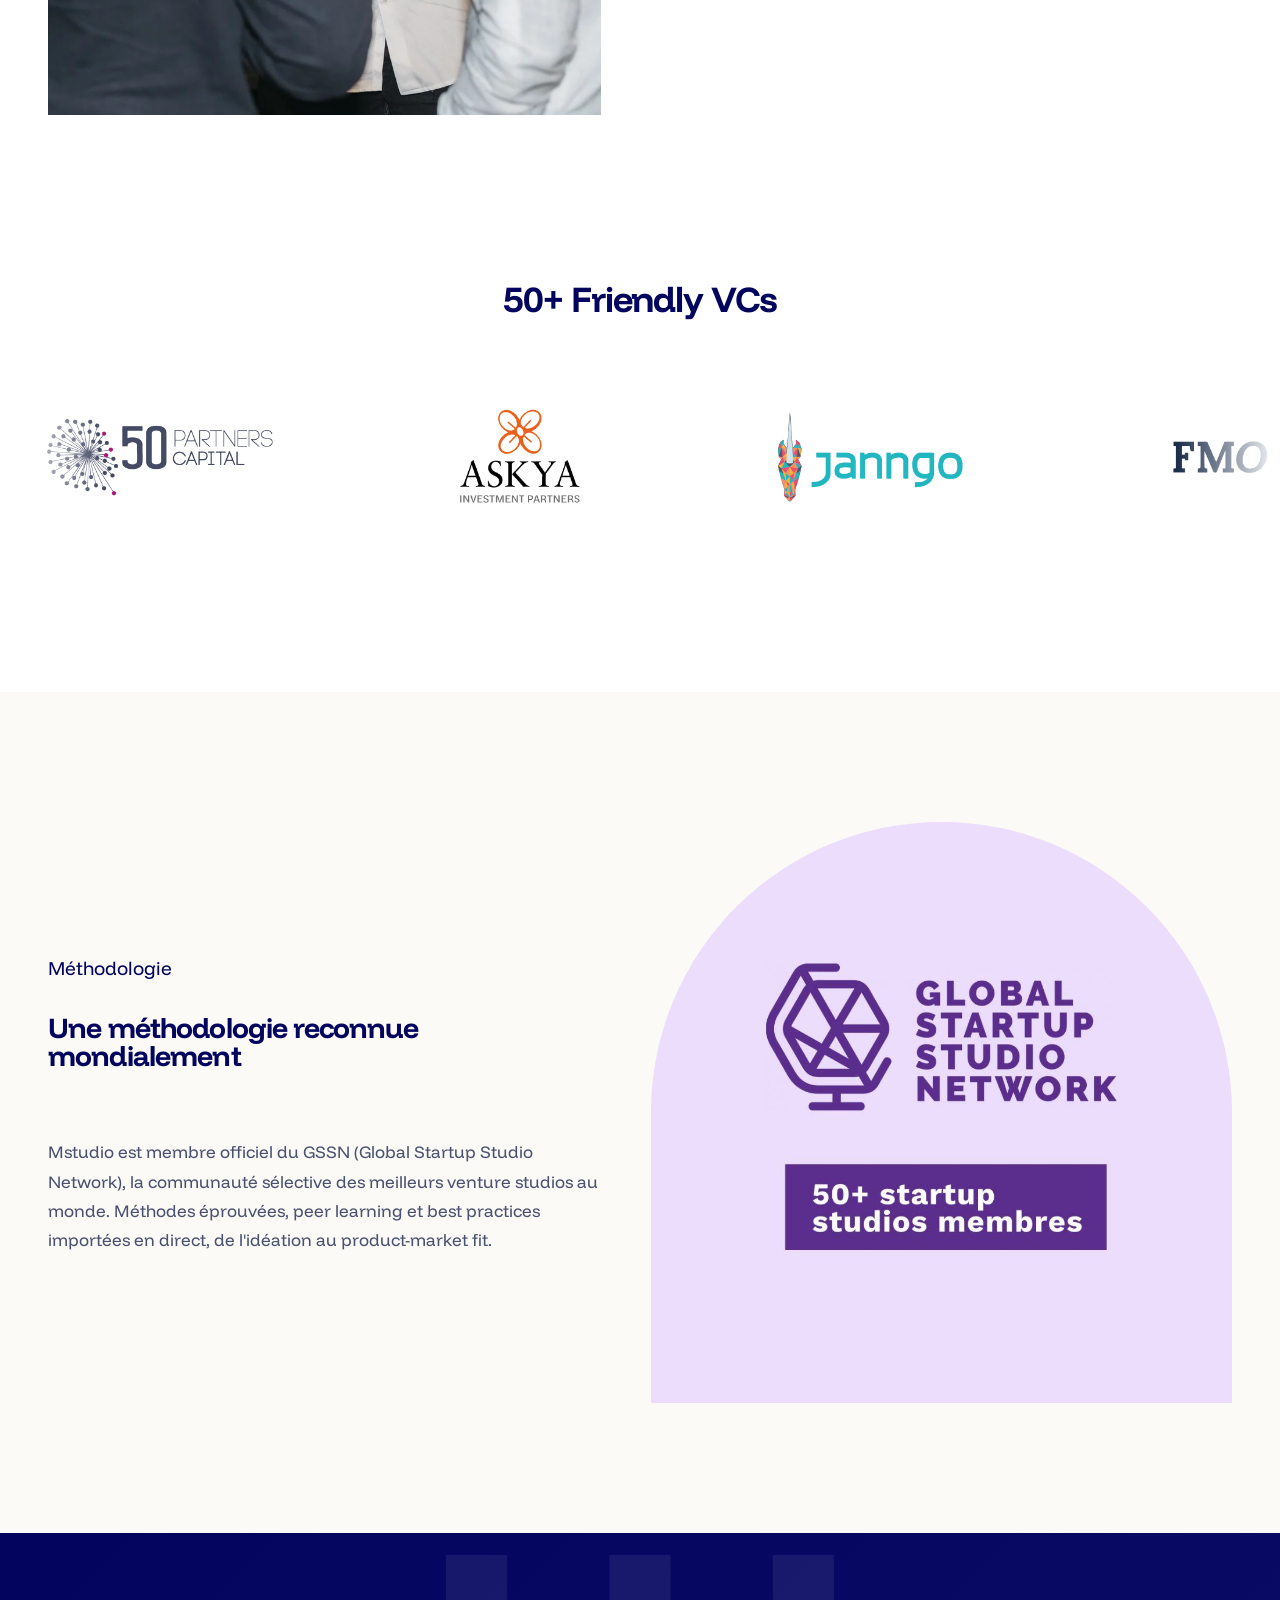
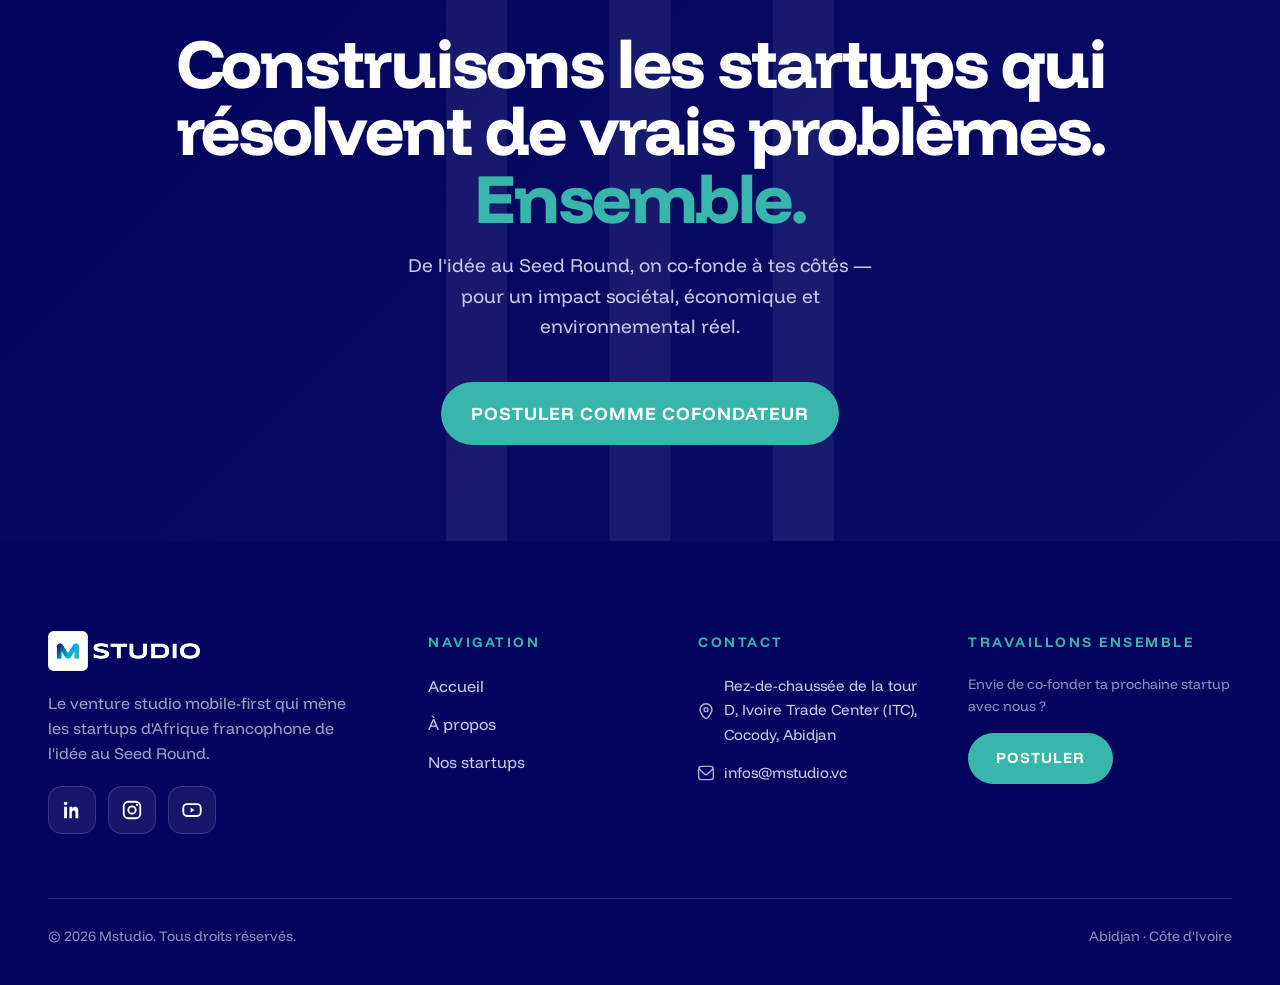
==== commit d2feff52: "Home: CTA punchy (font bouger les lignes) + A propos: texte entrepreneurs fluidifie + section ecosys" ====
--- a/a-propos.html
+++ b/a-propos.html
@@ -87,11 +87,13 @@
 
 /* Reseau (section 4) */
 .net-grid{display:grid;grid-template-columns:repeat(3,1fr);gap:24px;}
-.net-card{background:#fff;border:1px solid var(--line);border-radius:20px;padding:34px 30px;display:flex;flex-direction:column;gap:13px;transition:transform .3s var(--ease),box-shadow .3s var(--ease);}
-.net-card:hover{transform:translateY(-4px);box-shadow:0 18px 40px rgba(3,4,94,.08);}
-.net-card .net-eye{font-size:13px;letter-spacing:.14em;text-transform:uppercase;color:#38B6AB;font-weight:700;}
-.net-card h3{color:var(--space);font-size:22px;font-weight:700;margin:0;}
-.net-card p{color:var(--slate);font-size:15.5px;line-height:1.62;margin:0;}
+.net-card{position:relative;background:linear-gradient(180deg,#fff,#FBFAFF);border:1px solid rgba(3,4,94,.05);border-radius:24px;padding:38px 30px 34px;display:flex;flex-direction:column;gap:15px;box-shadow:0 10px 34px rgba(3,4,94,.06);transition:transform .35s var(--ease),box-shadow .35s var(--ease);overflow:hidden;}
+.net-card::before{content:"";position:absolute;top:0;left:0;right:0;height:4px;background:linear-gradient(90deg,#0077B6,#38B6AB);transform:scaleX(0);transform-origin:left;transition:transform .4s var(--ease);}
+.net-card:hover{transform:translateY(-6px);box-shadow:0 26px 56px rgba(3,4,94,.13);}
+.net-card:hover::before{transform:scaleX(1);}
+.net-card .net-eye{font-size:12.5px;letter-spacing:.16em;text-transform:uppercase;color:#38B6AB;font-weight:800;}
+.net-card h3{color:var(--space);font-size:21px;font-weight:800;margin:0;letter-spacing:-.2px;}
+.net-card p{color:var(--slate);font-size:15px;line-height:1.64;margin:0;}
 /* Ce que nous apportons (section 5) */
 .val-grid{display:grid;grid-template-columns:repeat(5,1fr);gap:20px;}
 .val-card{background:#fff;border:1px solid var(--line);border-radius:18px;padding:30px 22px;}
@@ -104,17 +106,18 @@
 .feat-num{font-family:'Funnel Display';font-weight:800;font-size:clamp(52px,7vw,84px);color:var(--ocean);line-height:.9;letter-spacing:-0.03em;margin-top:14px;}
 @media(max-width:1080px){.net-grid{grid-template-columns:1fr;}.val-grid{grid-template-columns:repeat(2,1fr);}}
 @media(max-width:600px){.val-grid{grid-template-columns:1fr;}}
-.net-ico{width:54px;height:54px;border-radius:15px;background:linear-gradient(135deg,#0077B6,#38B6AB);display:grid;place-items:center;color:#fff;}
-.net-ico svg{width:27px;height:27px;}
+.net-ico{width:62px;height:62px;border-radius:18px;background:linear-gradient(135deg,#0077B6,#38B6AB);display:grid;place-items:center;color:#fff;box-shadow:0 12px 24px rgba(56,182,171,.32);margin-bottom:4px;}
+.net-ico svg{width:30px;height:30px;}
 .arch-img{align-self:stretch;display:flex;}
 .arch-img img{width:100%;height:100%;min-height:340px;object-fit:cover;border-radius:1000px 1000px 0 0;}
 @media(max-width:900px){.arch-img img{min-height:300px;}}
-.edge-grid{display:grid;grid-template-columns:repeat(4,1fr);gap:22px;margin-top:8px;}
+.edge-grid{display:grid;grid-template-columns:repeat(4,1fr);gap:24px;margin-top:20px;}
 @media(max-width:1080px){.edge-grid{grid-template-columns:repeat(2,1fr);}}
 @media(max-width:560px){.edge-grid{grid-template-columns:1fr;}}
-.edge-band{margin-top:30px;background:var(--space);color:#fff;border-radius:20px;padding:28px 40px;text-align:center;}
-.edge-band p{margin:0;font-size:19px;font-weight:600;line-height:1.5;}
-.edge-band b{color:#38B6AB;}
+.edge-band{position:relative;margin-top:36px;background:linear-gradient(120deg,#03045E 0%,#0077B6 100%);color:#fff;border-radius:24px;padding:36px 46px;text-align:center;overflow:hidden;box-shadow:0 20px 48px rgba(3,4,94,.20);}
+.edge-band::after{content:"";position:absolute;inset:0;background:url(assets/hero-pattern.svg) right -40px center/auto 240% no-repeat;opacity:.14;pointer-events:none;}
+.edge-band p{position:relative;margin:0;font-size:20px;font-weight:600;line-height:1.5;}
+.edge-band b{color:#5BE0CF;}
 </style>
 <!-- SEO -->
 <meta name="description" content="Découvre Mstudio : notre équipe, notre méthode de venture studio et le réseau qui accélère les startups d'Afrique francophone, de l'idée au Seed.">
@@ -164,9 +167,9 @@
     <div>
       <span class="eyebrow c-ocean reveal" style="display:none;">À propos</span>
       <h1 class="disp reveal d1">Entrepreneurs <span class="tint">pour</span> entrepreneurs</h1>
-      <p class="reveal d2">Nous sommes des entrepreneurs internationaux dans la tech qui utilisons notre expérience pour accompagner d'autres entrepreneurs.</p>
-      <p class="reveal d2">Nous sommes trois cofondateurs. <b>Leslie Ossété</b>, sa connaissance intime du secteur informel. <b>Cédric Mangaud</b>, son ADN produit mobile. <b>Clyde Fakhoury</b>, son expertise de l'investissement en Afrique.</p>
-      <p class="reveal d2"><b>Entrepreneurs pour entrepreneurs</b> : on l'a vécu, aujourd'hui on construit avec toi.</p>
+      <p class="reveal d2">Nous avons lancé, financé et fait grandir des startups à l'international. Aujourd'hui, on met cette expérience au service des fondateurs d'Afrique francophone.</p>
+      <p class="reveal d2">Nous sommes trois cofondateurs : <b>Leslie Ossété</b> apporte sa connaissance intime du secteur informel, <b>Cédric Mangaud</b> son ADN produit mobile, et <b>Clyde Fakhoury</b> son expertise de l'investissement en Afrique.</p>
+      <p class="reveal d2">On l'a vécu de l'intérieur. Aujourd'hui, on le construit avec toi.</p>
       <a href="#cta" class="btn btn-accent reveal d3">Rejoins-nous</a>
     </div>
     <div class="ap-hero-photo reveal d2"><img src="assets/fondateurs.webp" alt="Les cofondateurs"></div>
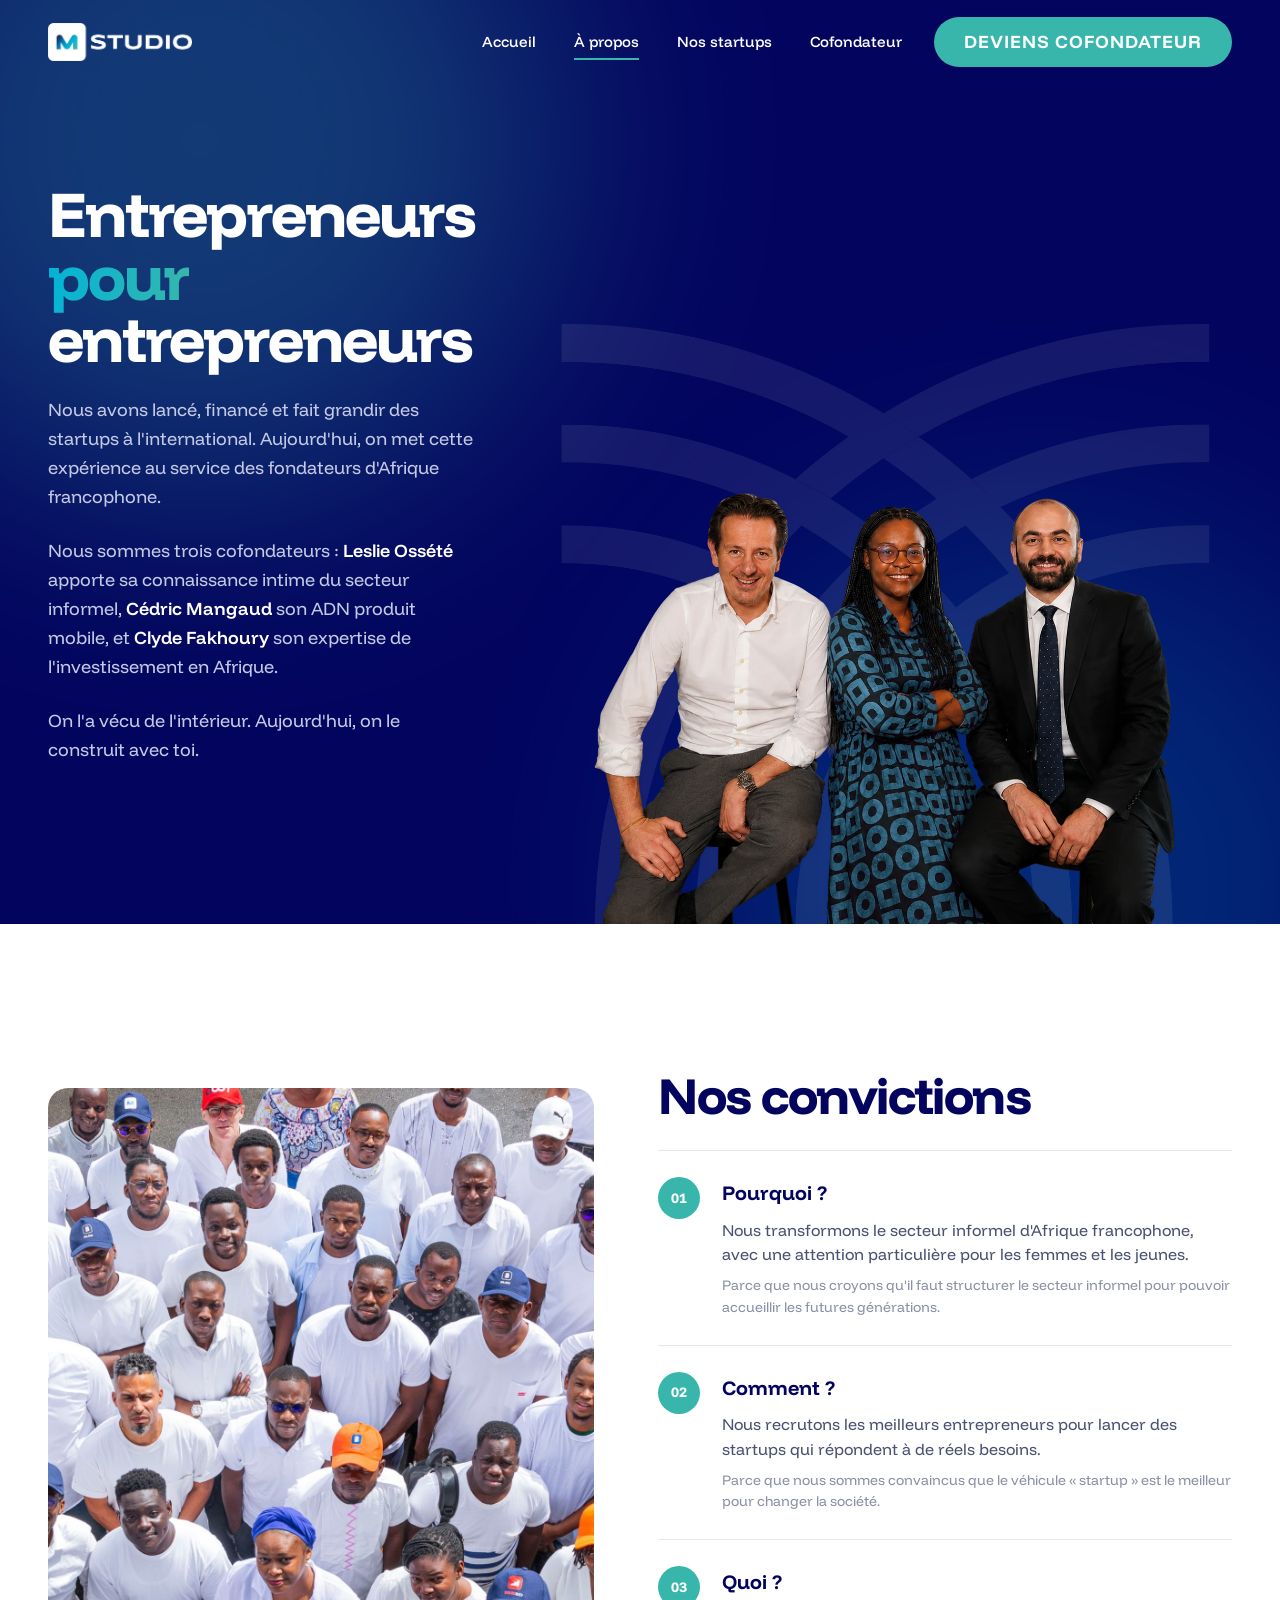
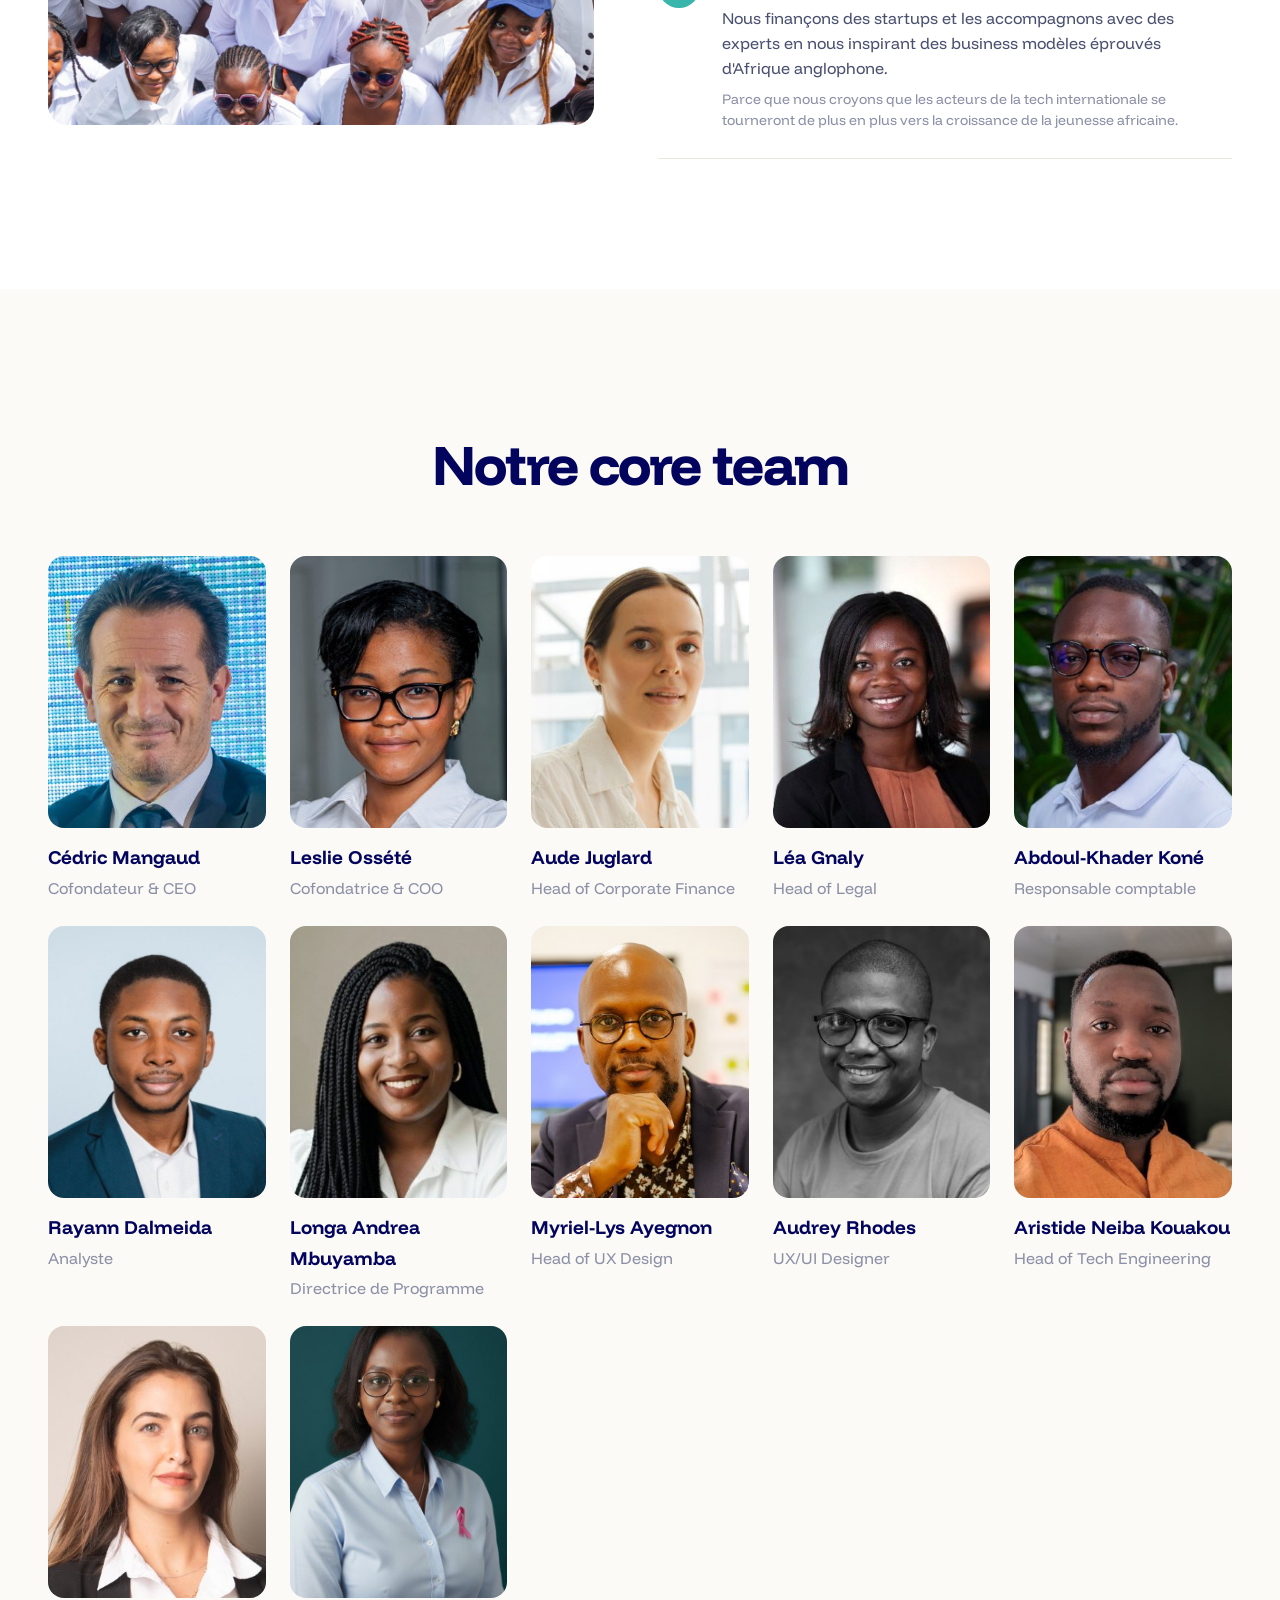
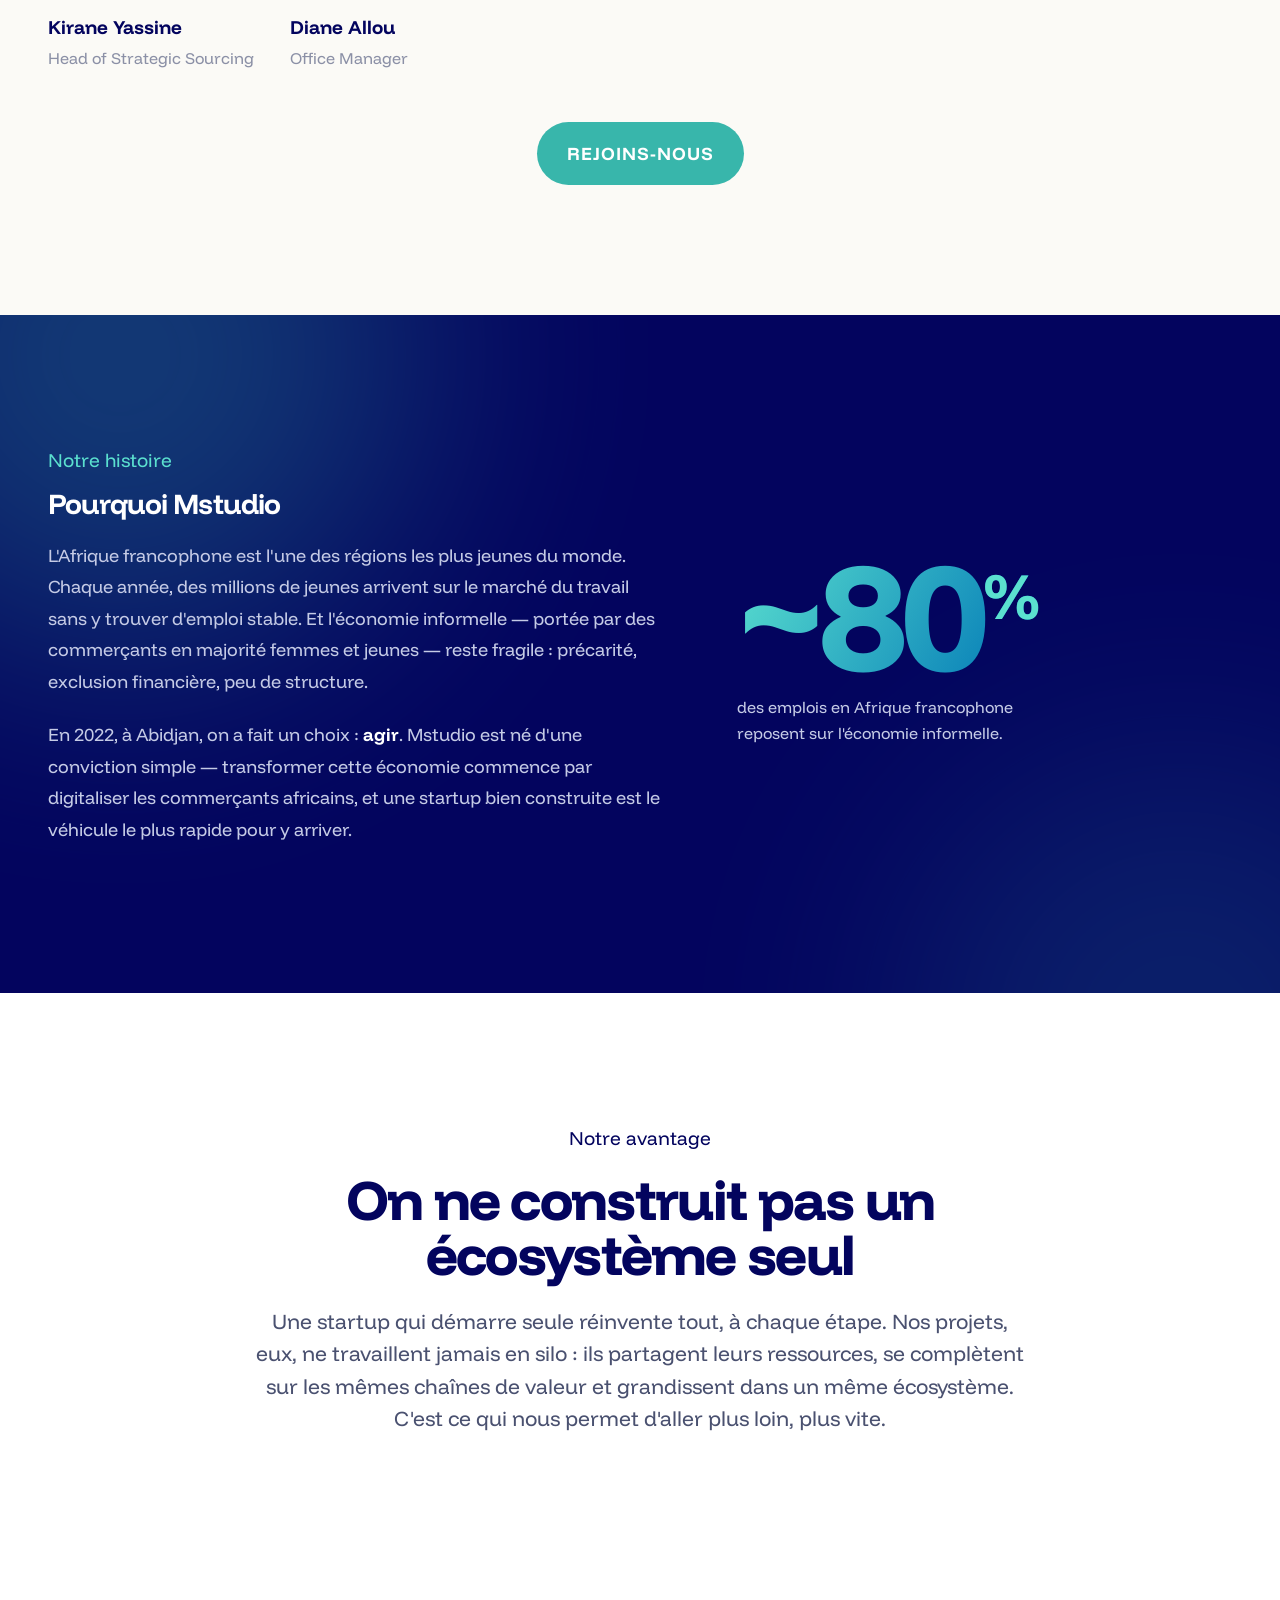
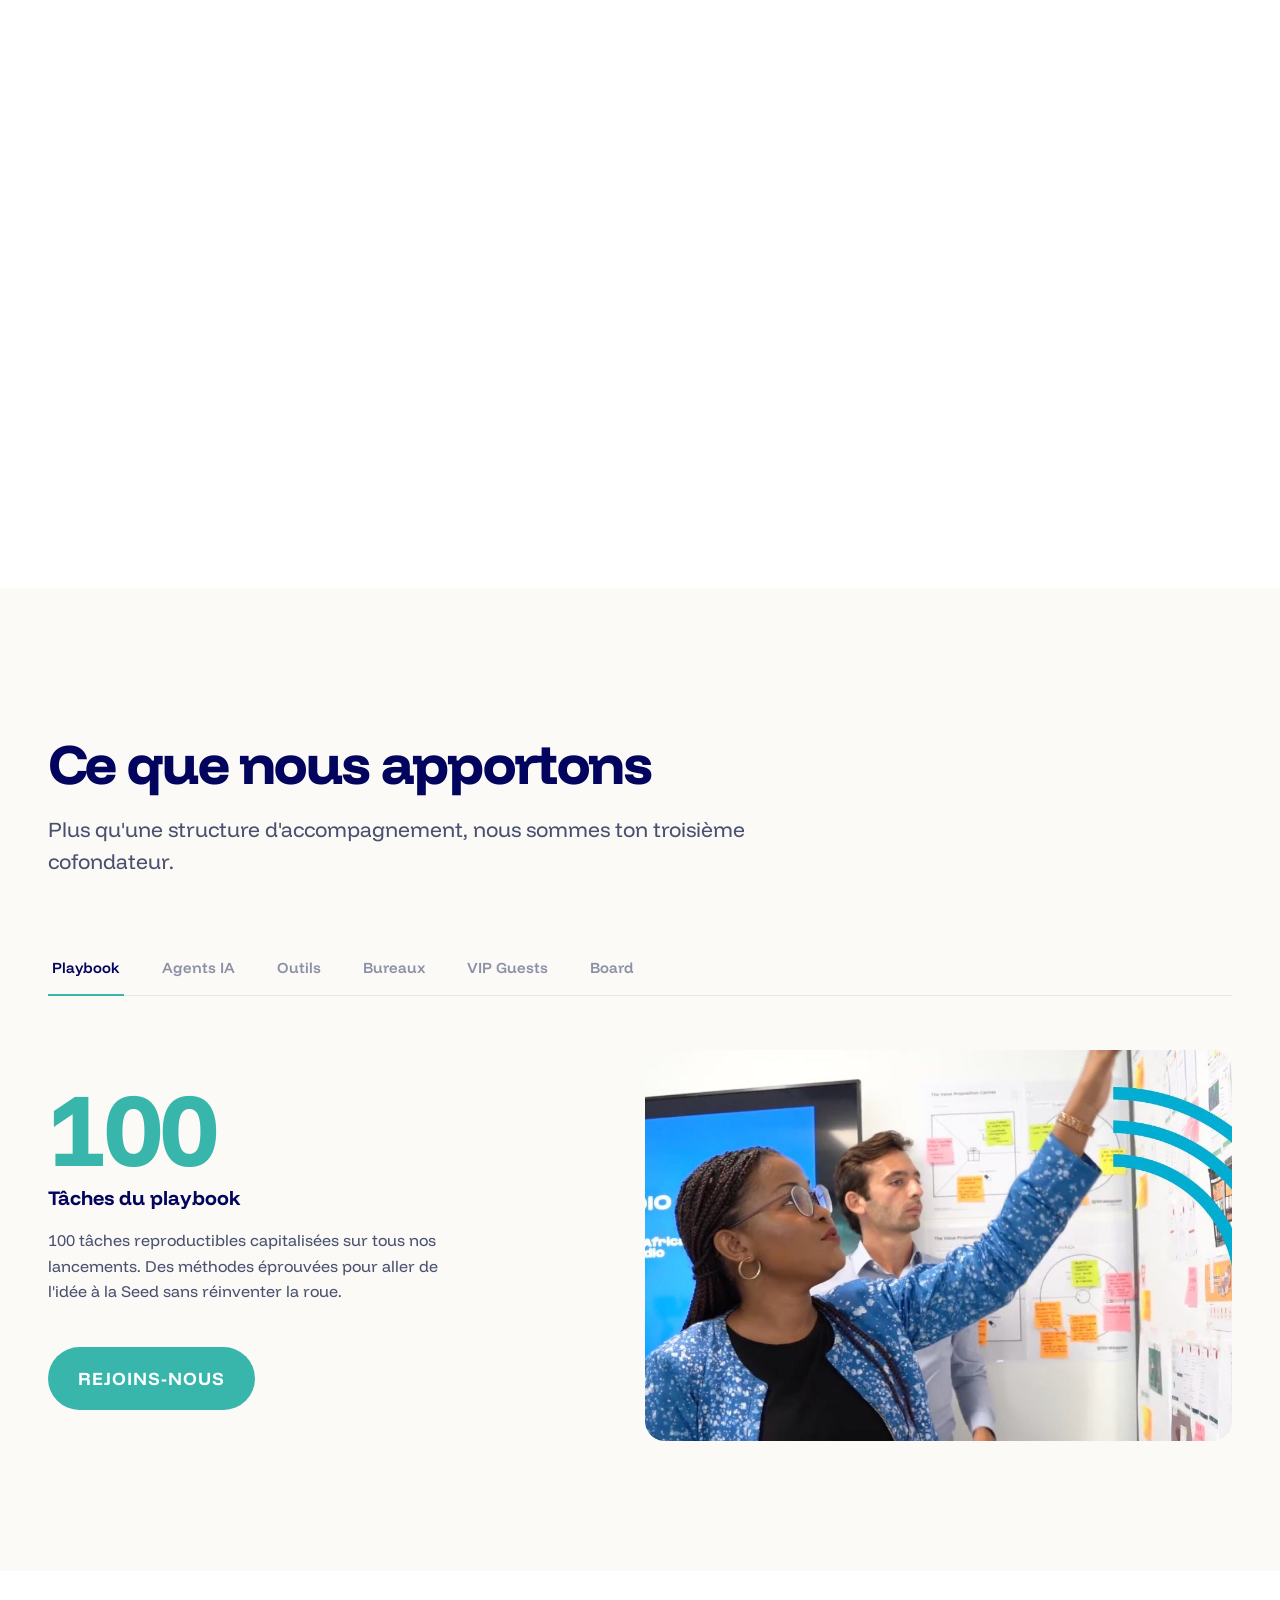
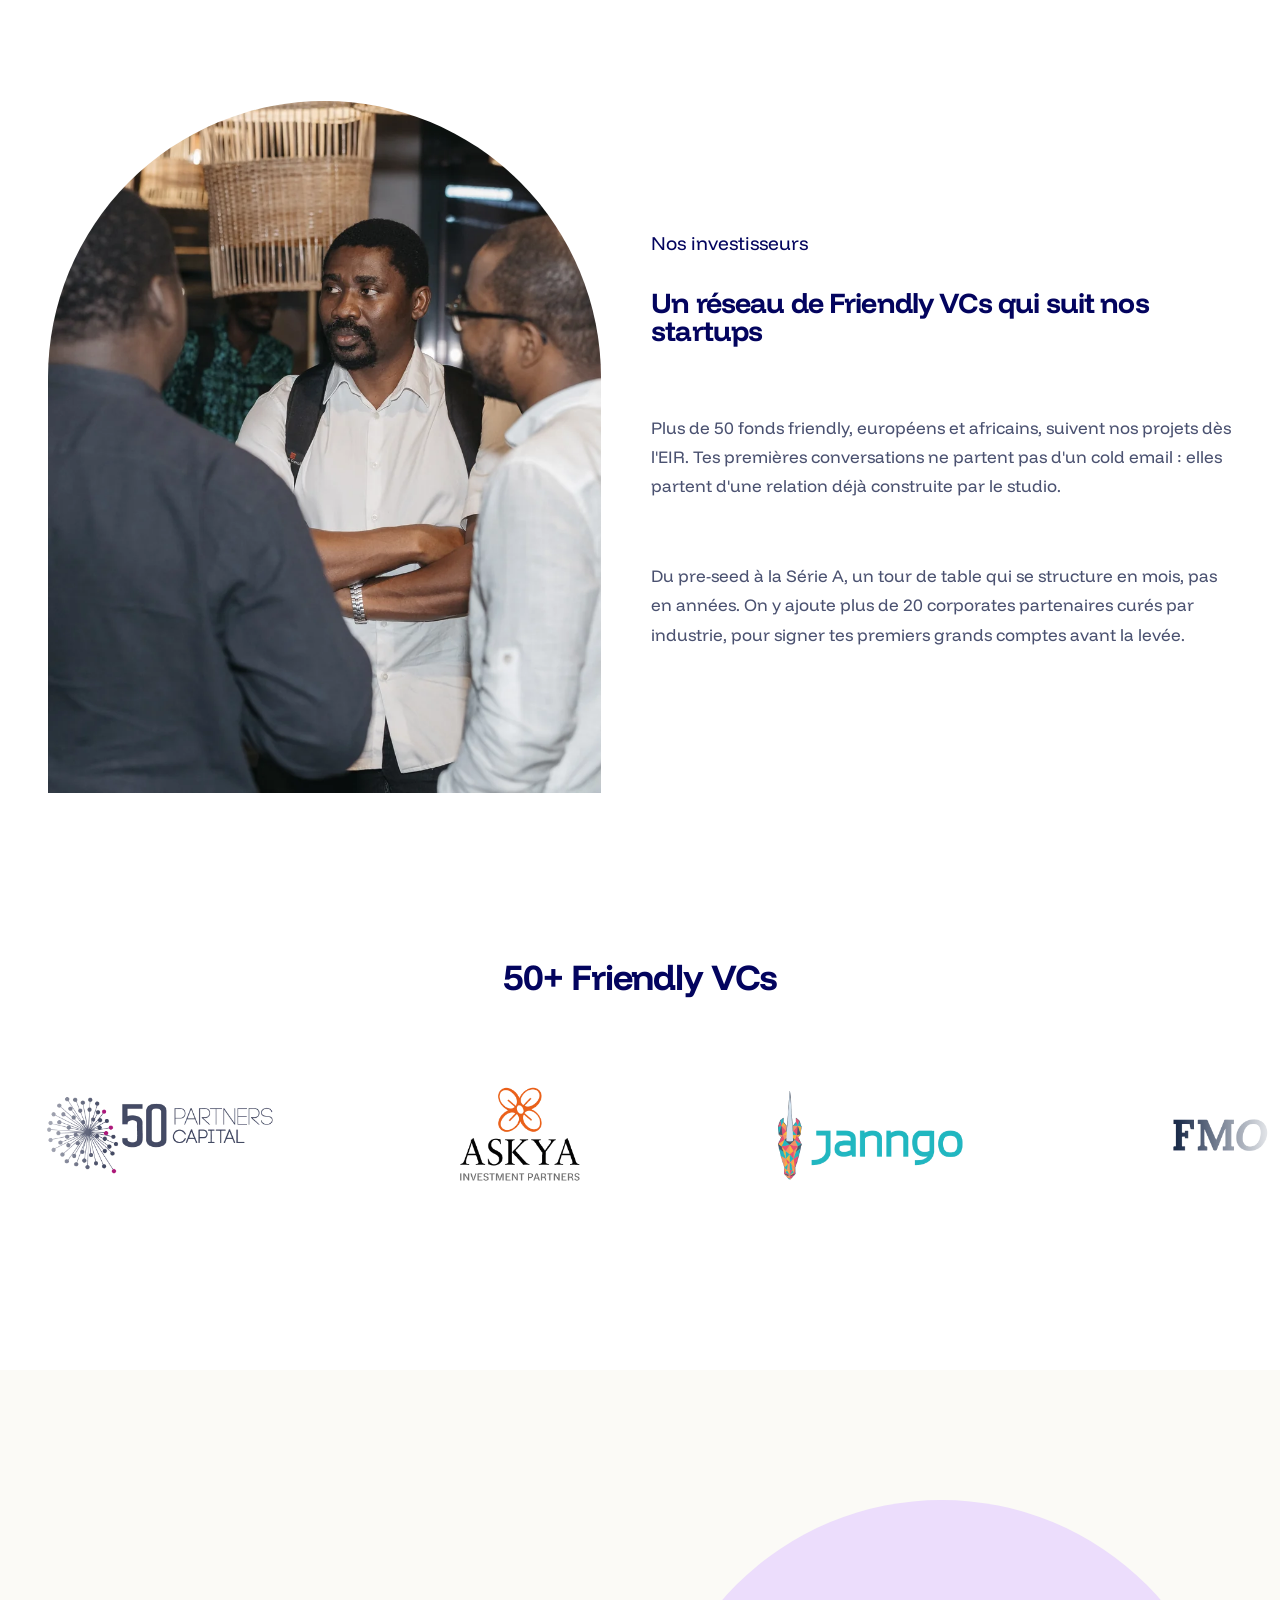
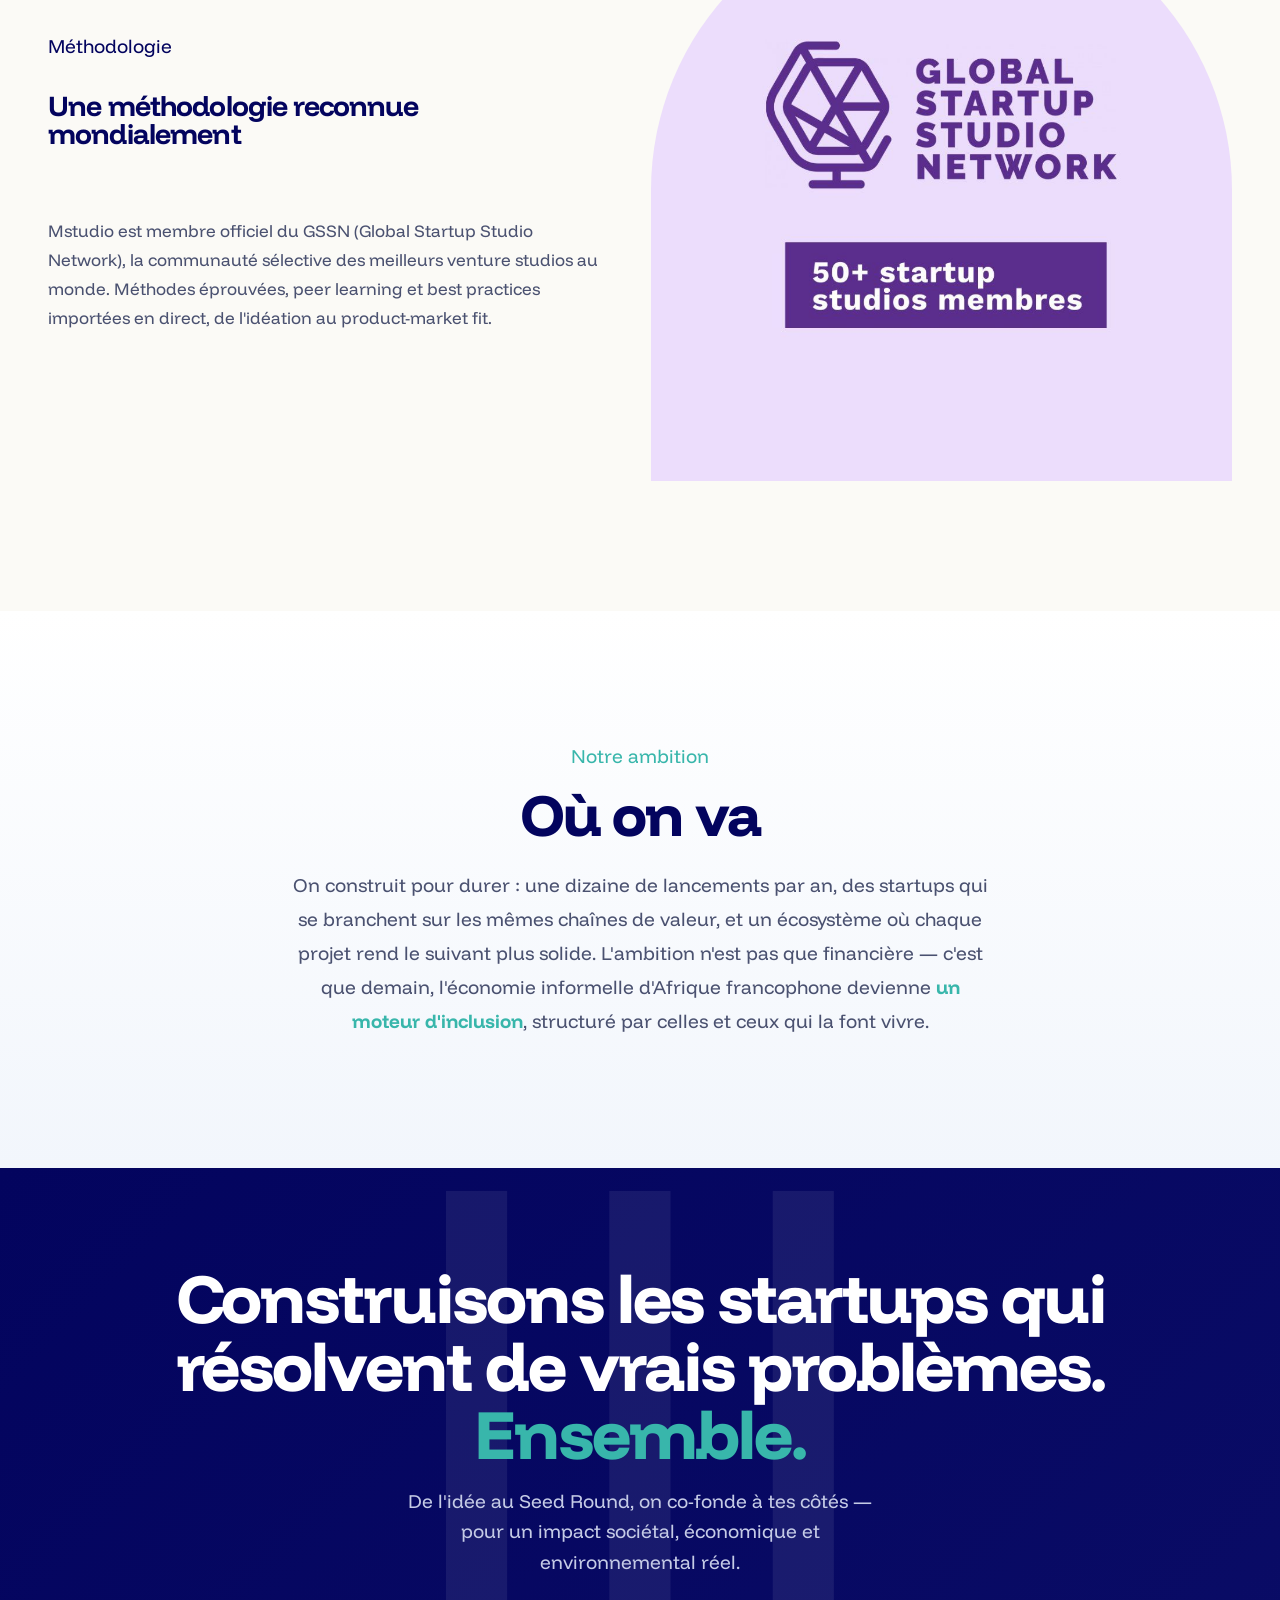
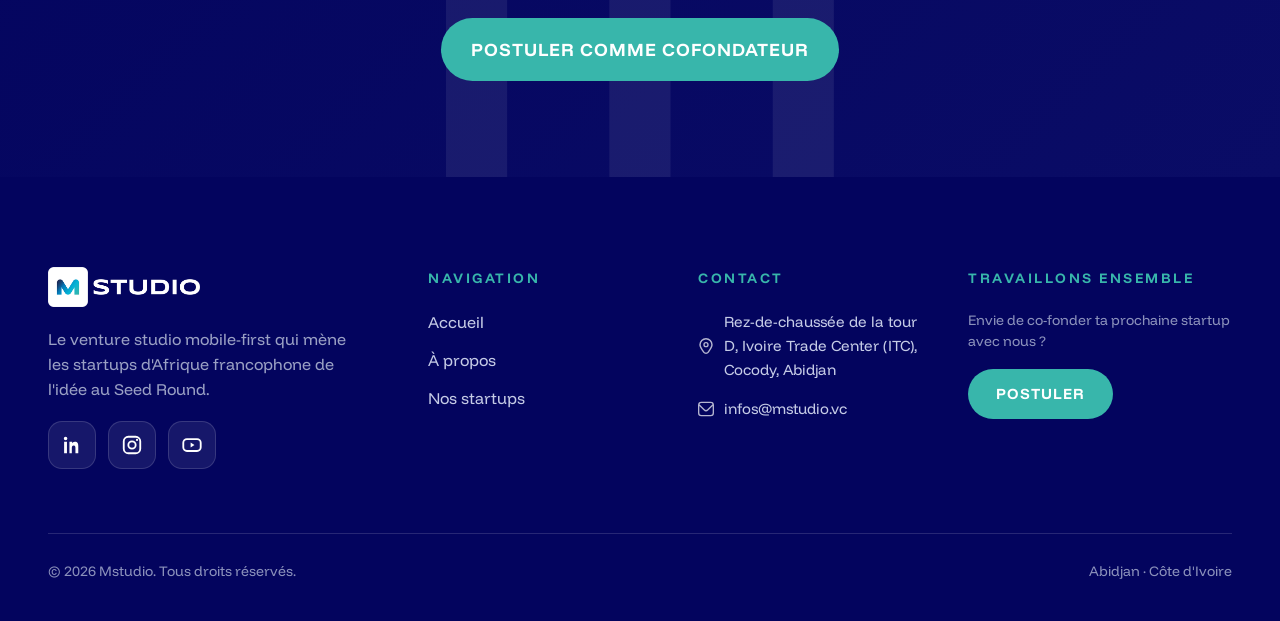
==== commit 322ea2e3: "À propos: ajout sections Notre histoire (bande sombre, ancrée Manifeste) + Notre ambition (élan avan" ====
--- a/a-propos.html
+++ b/a-propos.html
@@ -118,6 +118,32 @@
 .edge-band::after{content:"";position:absolute;inset:0;background:url(assets/hero-pattern.svg) right -40px center/auto 240% no-repeat;opacity:.14;pointer-events:none;}
 .edge-band p{position:relative;margin:0;font-size:20px;font-weight:600;line-height:1.5;}
 .edge-band b{color:#5BE0CF;}
+
+/* Notre histoire — bande "âme" sombre */
+.histoire{position:relative;background:var(--space);color:#fff;overflow:hidden;}
+.histoire .hg{position:absolute;border-radius:50%;filter:blur(130px);pointer-events:none;}
+.histoire .hg1{width:600px;height:600px;background:var(--ocean);top:-260px;left:-180px;opacity:.30;}
+.histoire .hg2{width:560px;height:560px;background:#38B6AB;bottom:-320px;right:-180px;opacity:.16;}
+.histoire::after{content:"";position:absolute;inset:0;background:url(assets/hero-pattern.svg) right -70px top -50px/auto 150% no-repeat;opacity:.06;pointer-events:none;}
+.hist-grid{position:relative;z-index:2;display:grid;grid-template-columns:1.12fr 0.88fr;gap:60px;align-items:center;}
+.hist-text .net-eye{color:#5BE0CF;}
+.hist-text h2{color:#fff;margin:14px 0 0;}
+.hist-text p{color:#c5cbe6;font-size:18px;line-height:1.75;margin-top:22px;max-width:62ch;}
+.hist-text p b{color:#fff;font-weight:700;}
+.hist-fig{position:relative;display:flex;flex-direction:column;align-items:flex-start;}
+.hist-fig .big{font-family:'Funnel Display';font-weight:800;font-size:clamp(92px,12vw,164px);line-height:.88;letter-spacing:-0.04em;background:linear-gradient(120deg,#5BE0CF,#0077B6);-webkit-background-clip:text;background-clip:text;-webkit-text-fill-color:transparent;color:transparent;}
+.hist-fig .big sup{font-size:.42em;vertical-align:super;font-weight:700;-webkit-text-fill-color:#5BE0CF;}
+.hist-fig .cap{color:#c5cbe6;font-size:16px;line-height:1.62;margin-top:14px;max-width:32ch;}
+@media(max-width:1080px){.hist-grid{grid-template-columns:1fr;gap:38px;}}
+
+/* Notre ambition — bande claire d'élan */
+.ambition{position:relative;overflow:hidden;background:linear-gradient(180deg,#fff,#F2F6FC);}
+.ambition::after{content:"";position:absolute;inset:0;background:url(assets/hero-pattern.svg) left -90px bottom -70px/auto 160% no-repeat;opacity:.05;pointer-events:none;}
+.amb-in{position:relative;z-index:2;max-width:900px;margin-inline:auto;text-align:center;}
+.amb-in .net-eye{color:#38B6AB;display:block;}
+.amb-in h2{margin:14px 0 0;font-size:clamp(34px,4.6vw,60px);font-weight:800;}
+.amb-in p{color:var(--slate);font-size:19px;line-height:1.78;margin:26px auto 0;max-width:64ch;}
+.amb-hi{background:linear-gradient(100deg,var(--ocean),#38B6AB);-webkit-background-clip:text;background-clip:text;-webkit-text-fill-color:transparent;color:transparent;font-weight:700;}
 </style>
 <!-- SEO -->
 <meta name="description" content="Découvre Mstudio : notre équipe, notre méthode de venture studio et le réseau qui accélère les startups d'Afrique francophone, de l'idée au Seed.">
@@ -221,6 +247,24 @@
   </div>
 </section>
 
+<!-- NOTRE HISTOIRE -->
+<section class="section histoire">
+  <div class="hg hg1"></div>
+  <div class="hg hg2"></div>
+  <div class="wrap hist-grid">
+    <div class="hist-text reveal">
+      <span class="net-eye">Notre histoire</span>
+      <h2 class="disp">Pourquoi Mstudio</h2>
+      <p>L'Afrique francophone est l'une des régions les plus jeunes du monde. Chaque année, des millions de jeunes arrivent sur le marché du travail sans y trouver d'emploi stable. Et l'économie informelle — portée par des commerçants en majorité femmes et jeunes — reste fragile : précarité, exclusion financière, peu de structure.</p>
+      <p>En 2022, à Abidjan, on a fait un choix : <b>agir</b>. Mstudio est né d'une conviction simple — transformer cette économie commence par digitaliser les commerçants africains, et une startup bien construite est le véhicule le plus rapide pour y arriver.</p>
+    </div>
+    <div class="hist-fig reveal d1">
+      <div class="big">~80<sup>%</sup></div>
+      <p class="cap">des emplois en Afrique francophone reposent sur l'économie informelle.</p>
+    </div>
+  </div>
+</section>
+
 <!-- COMPETITIVE EDGE -->
 <section class="section">
   <div class="wrap">
@@ -318,6 +362,17 @@
         <p>Mstudio est membre officiel du GSSN (Global Startup Studio Network), la communauté sélective des meilleurs venture studios au monde. Méthodes éprouvées, peer learning et best practices importées en direct, de l'idéation au product-market fit.</p>
       </div>
       <div class="arch-img reveal d1"><img src="assets/gssn-card.jpg" alt="Global Startup Studio Network, 50+ startup studios membres"></div>
+    </div>
+  </div>
+</section>
+
+<!-- NOTRE AMBITION -->
+<section class="section ambition">
+  <div class="wrap">
+    <div class="amb-in reveal">
+      <span class="net-eye">Notre ambition</span>
+      <h2 class="disp">Où on va</h2>
+      <p>On construit pour durer : une dizaine de lancements par an, des startups qui se branchent sur les mêmes chaînes de valeur, et un écosystème où chaque projet rend le suivant plus solide. L'ambition n'est pas que financière — c'est que demain, l'économie informelle d'Afrique francophone devienne <span class="amb-hi">un moteur d'inclusion</span>, structuré par celles et ceux qui la font vivre.</p>
     </div>
   </div>
 </section>
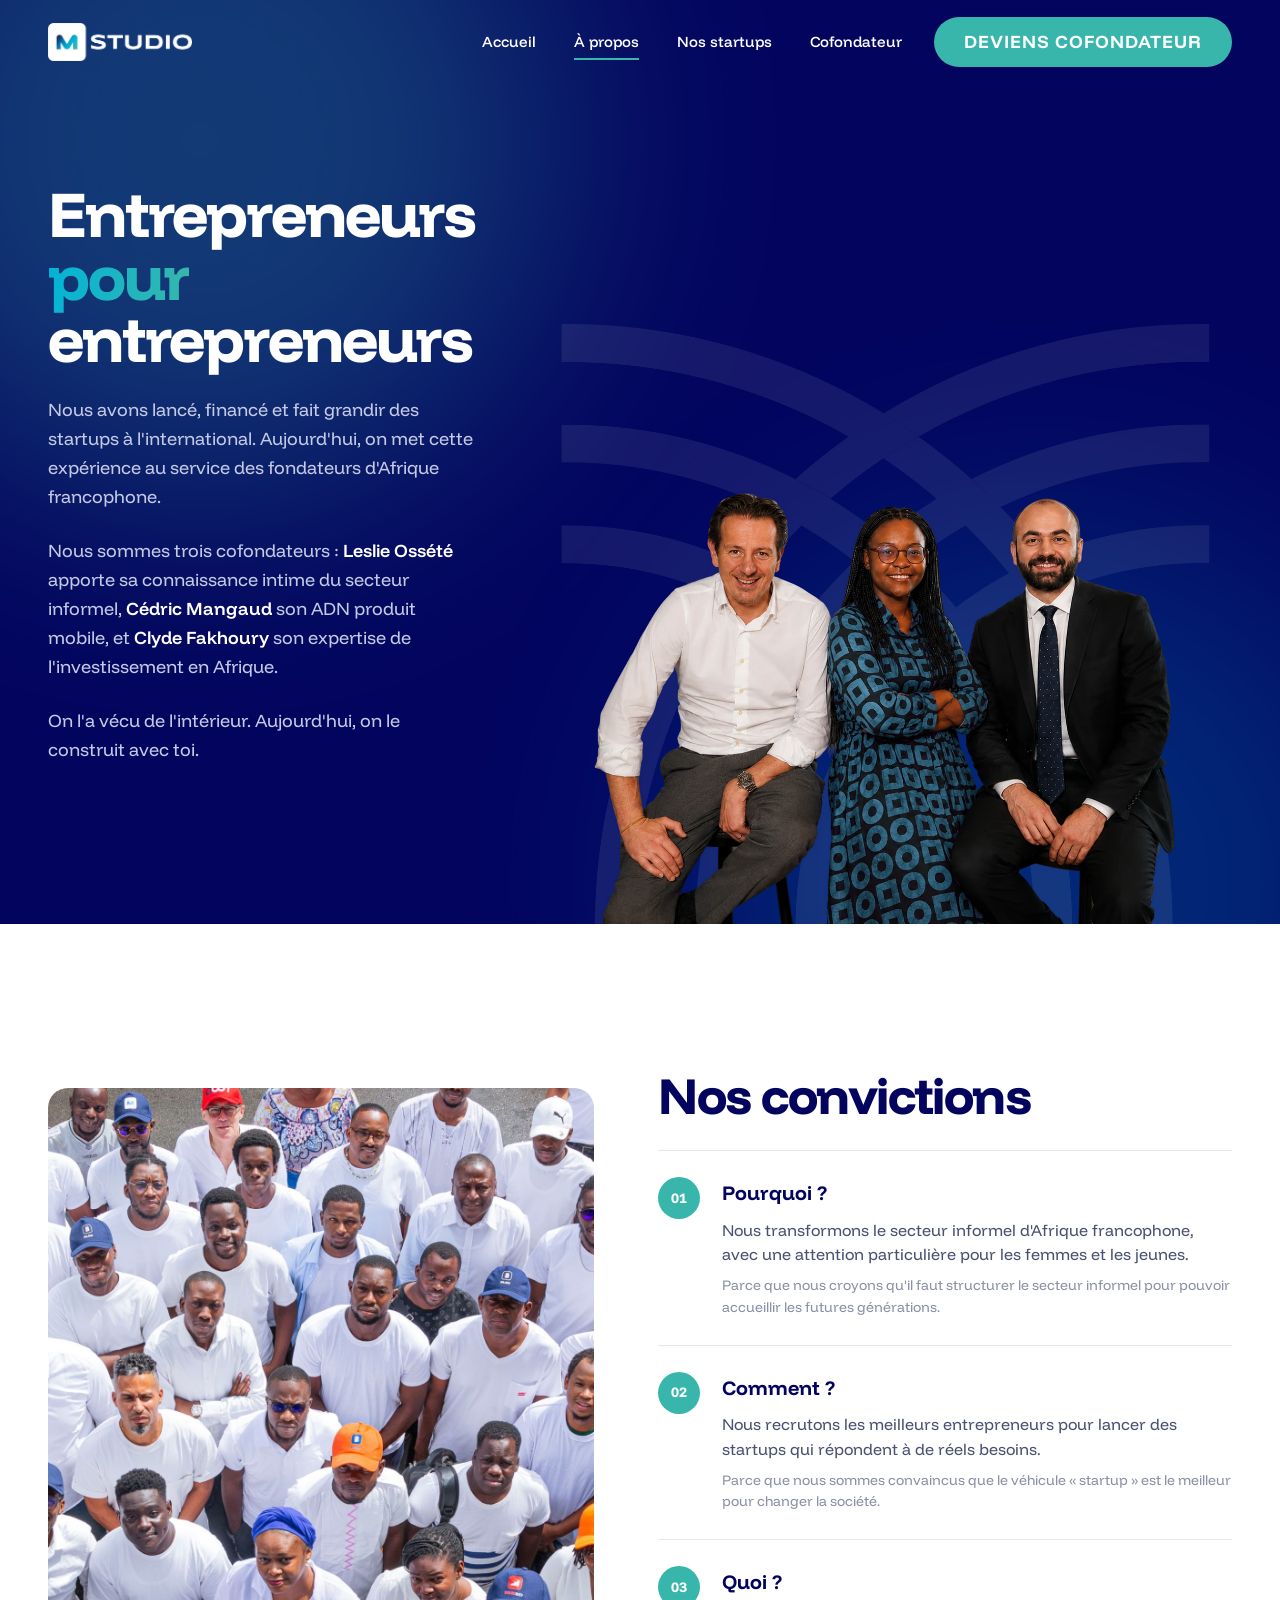
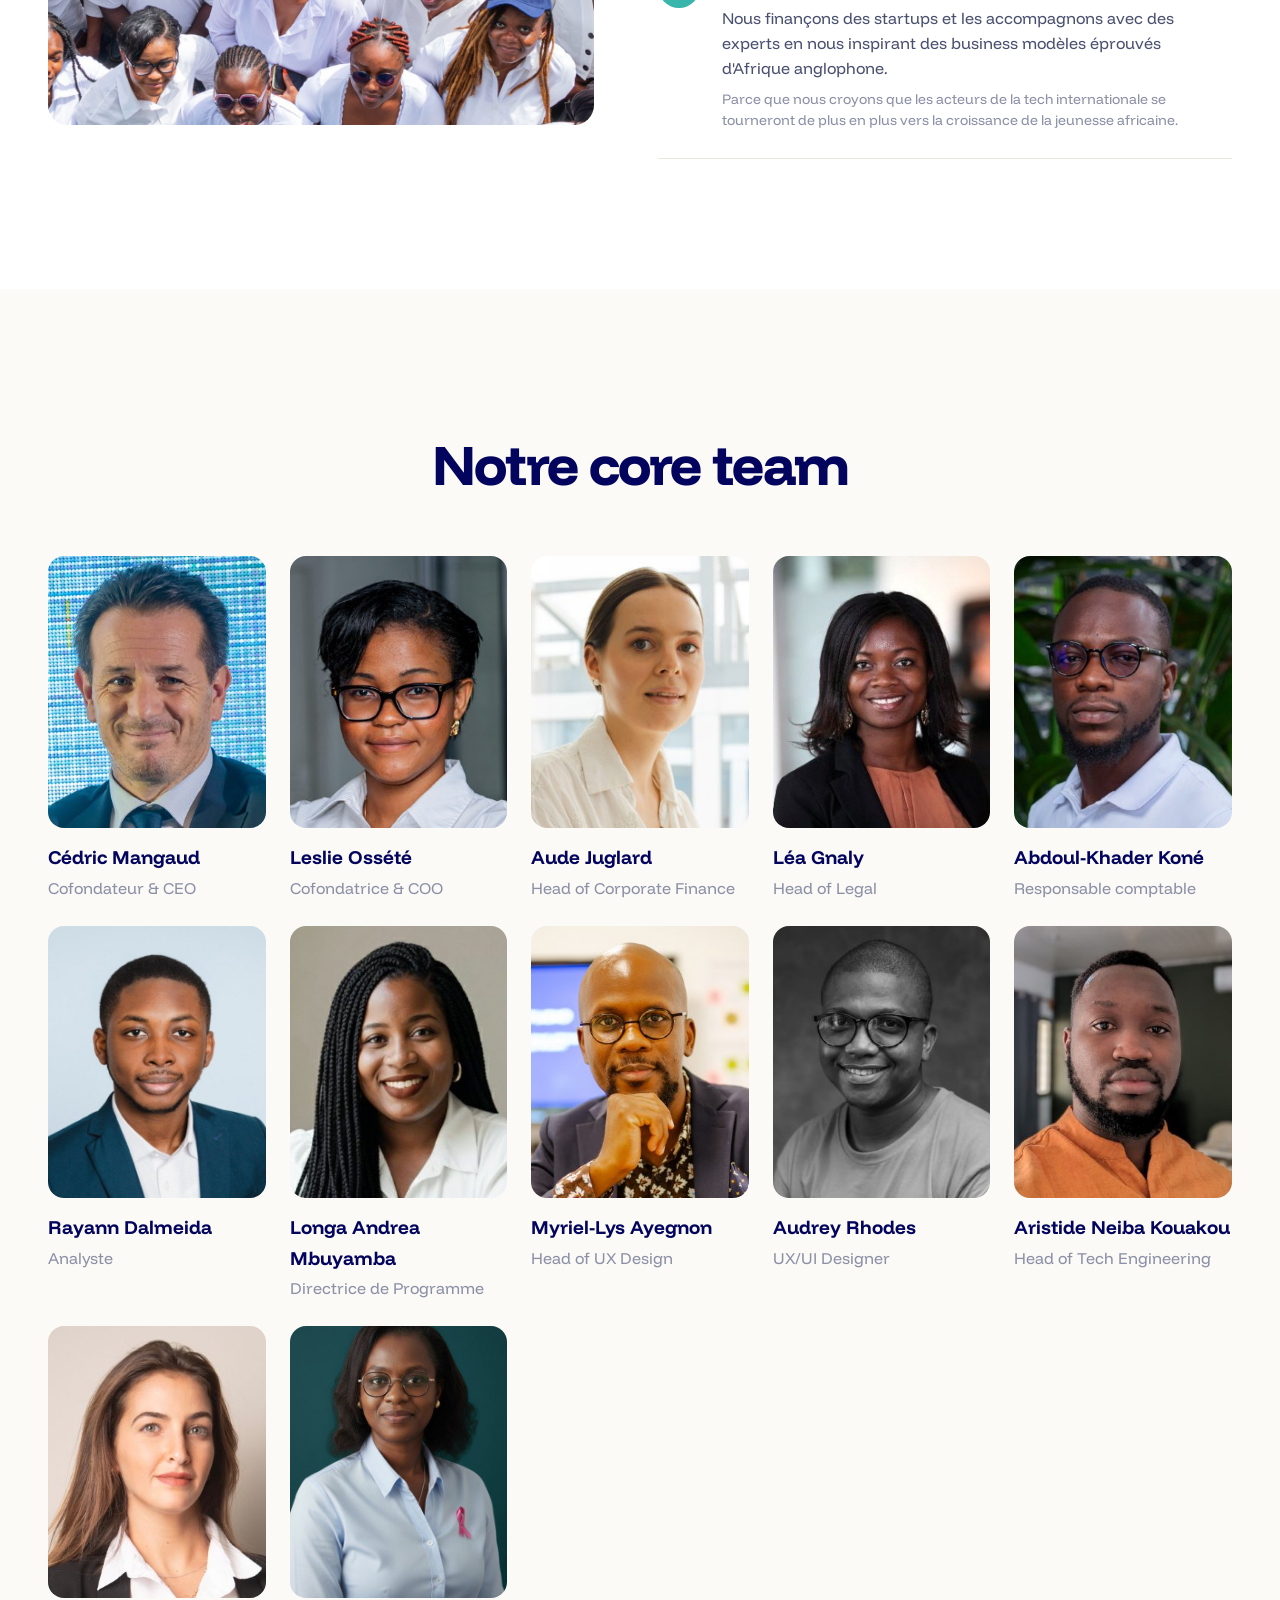
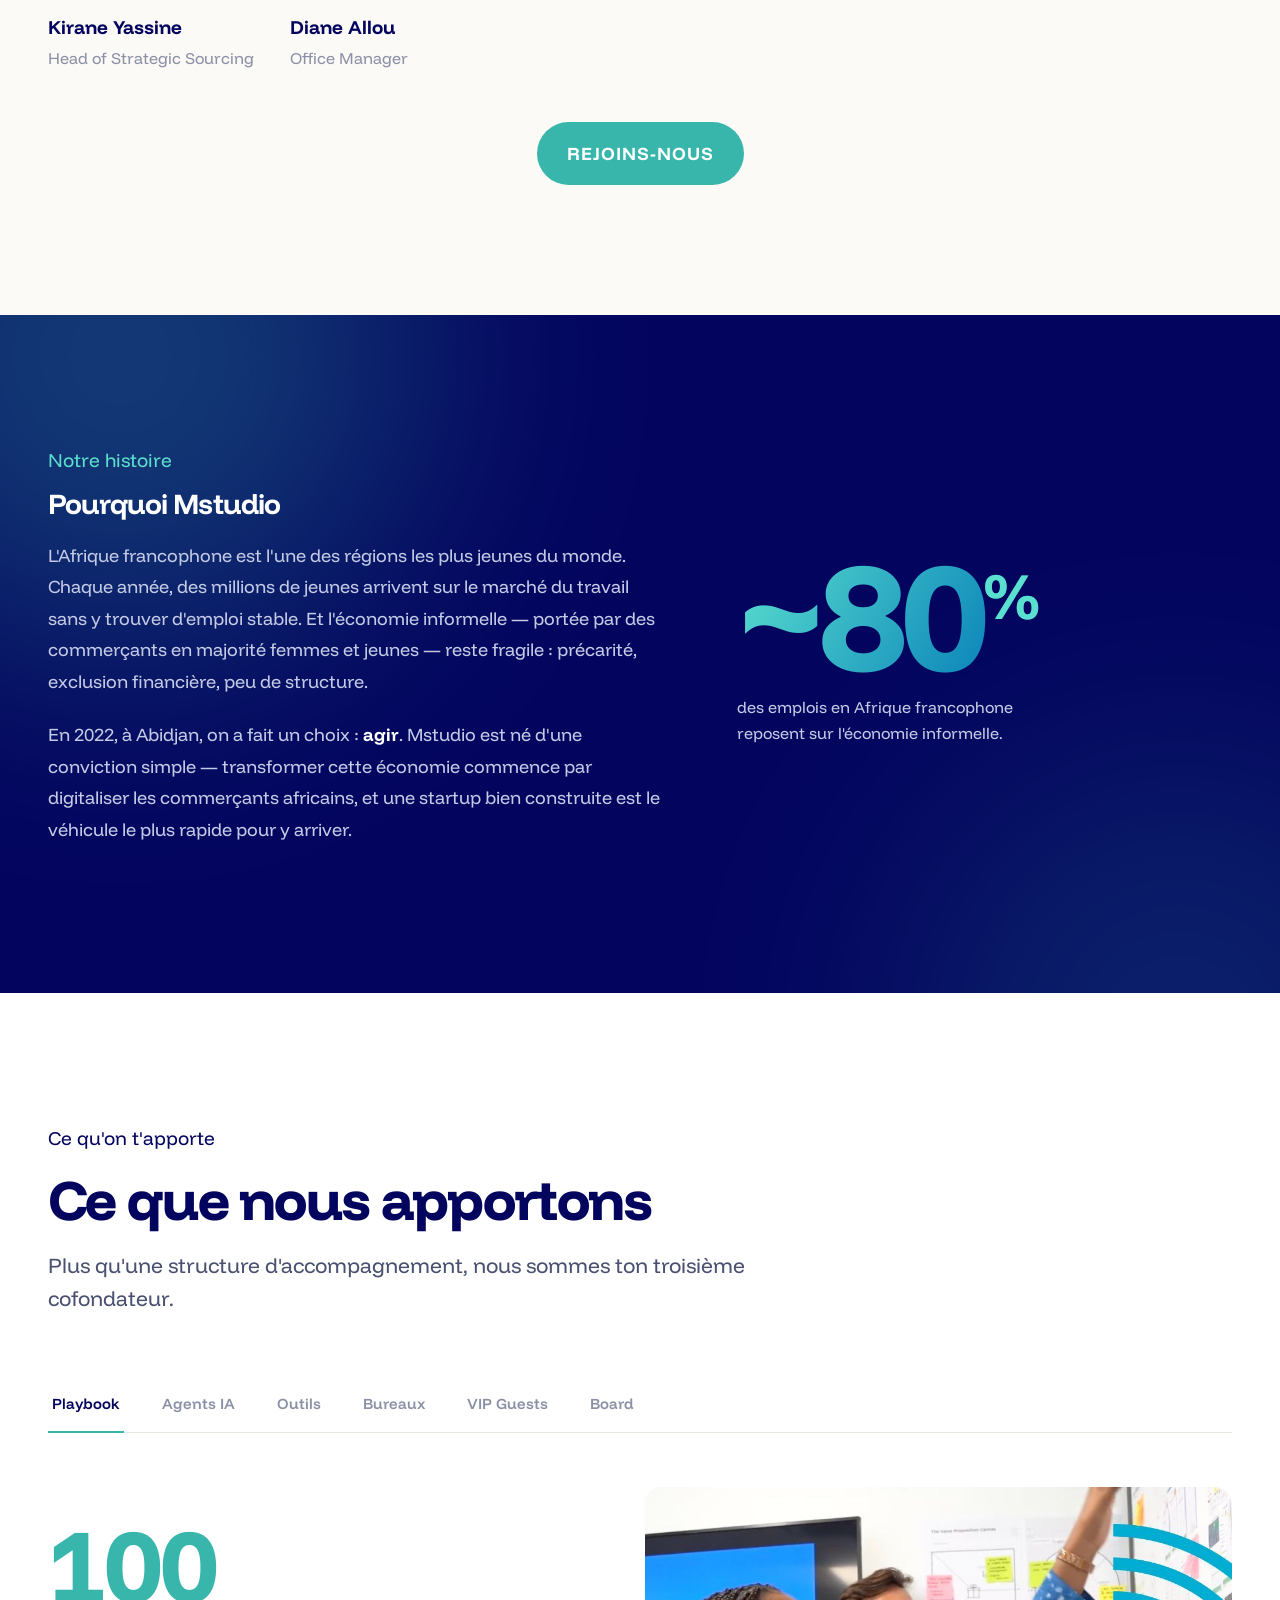
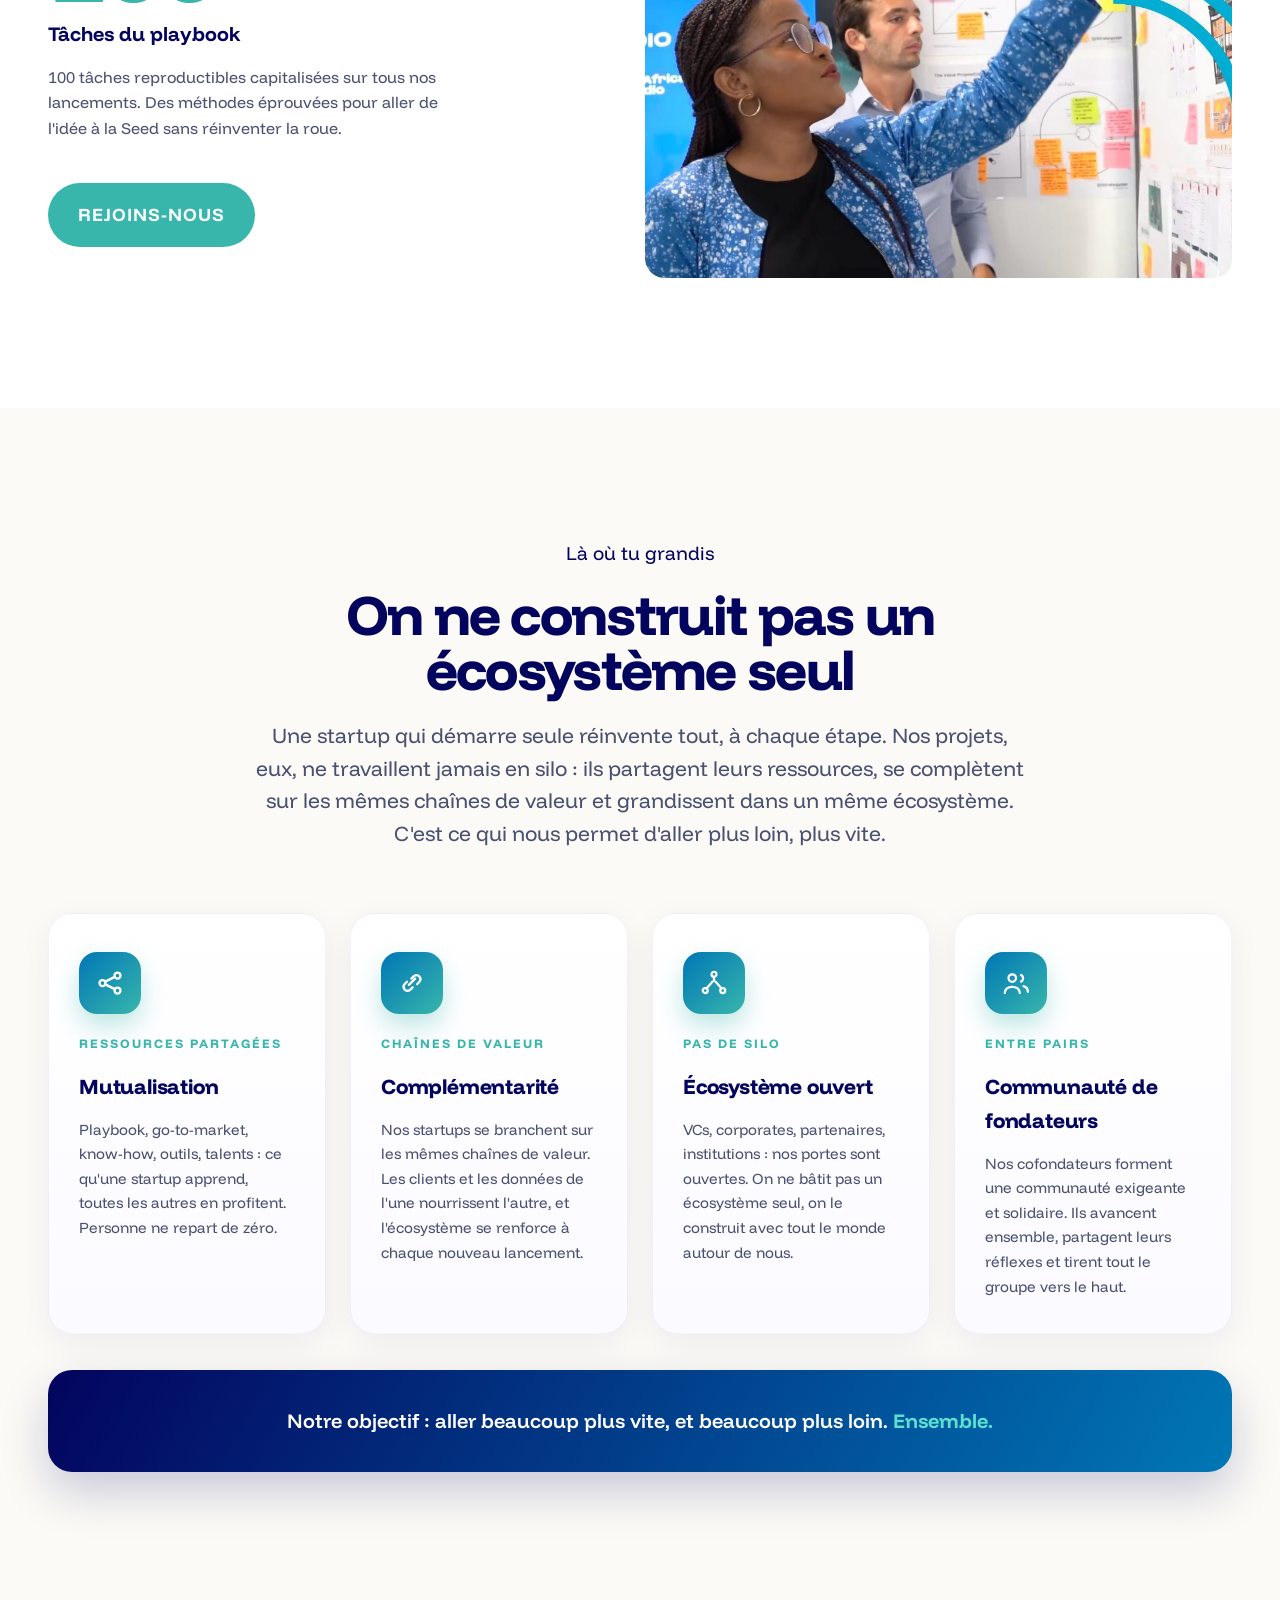
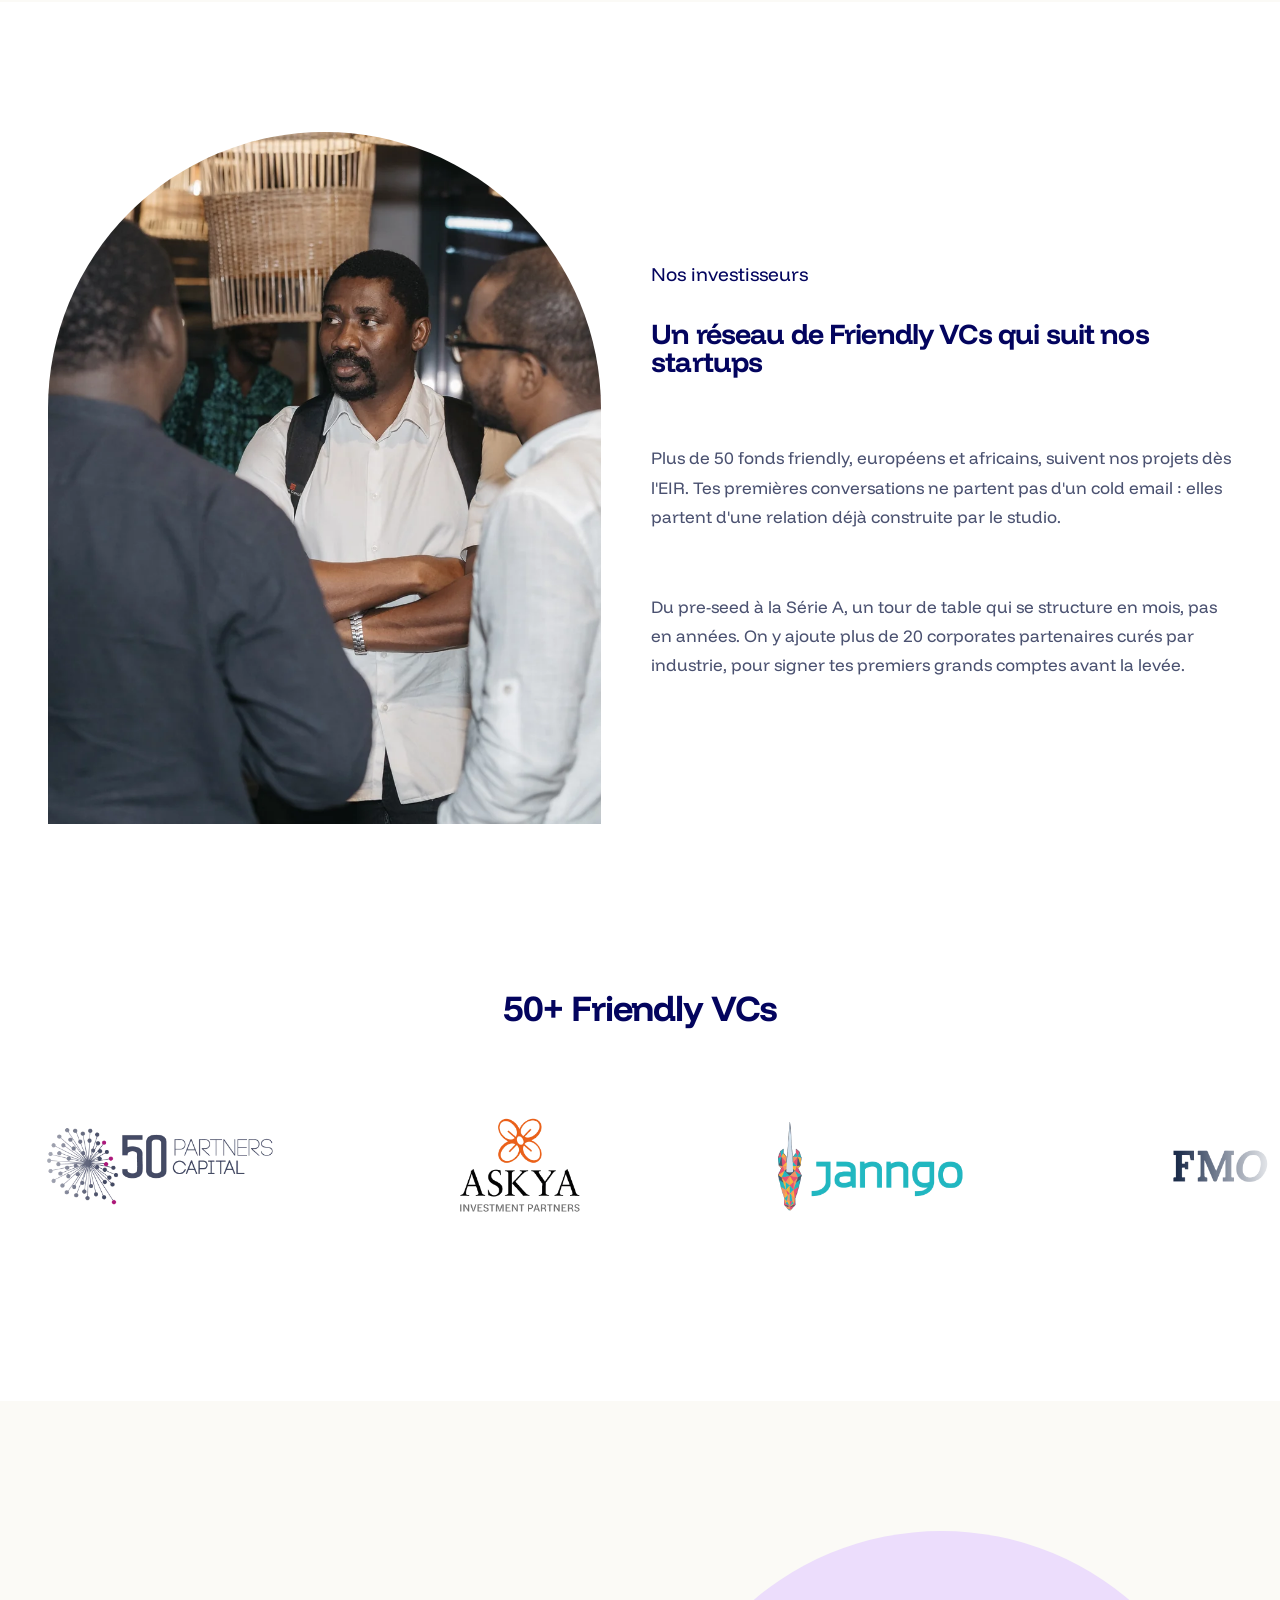
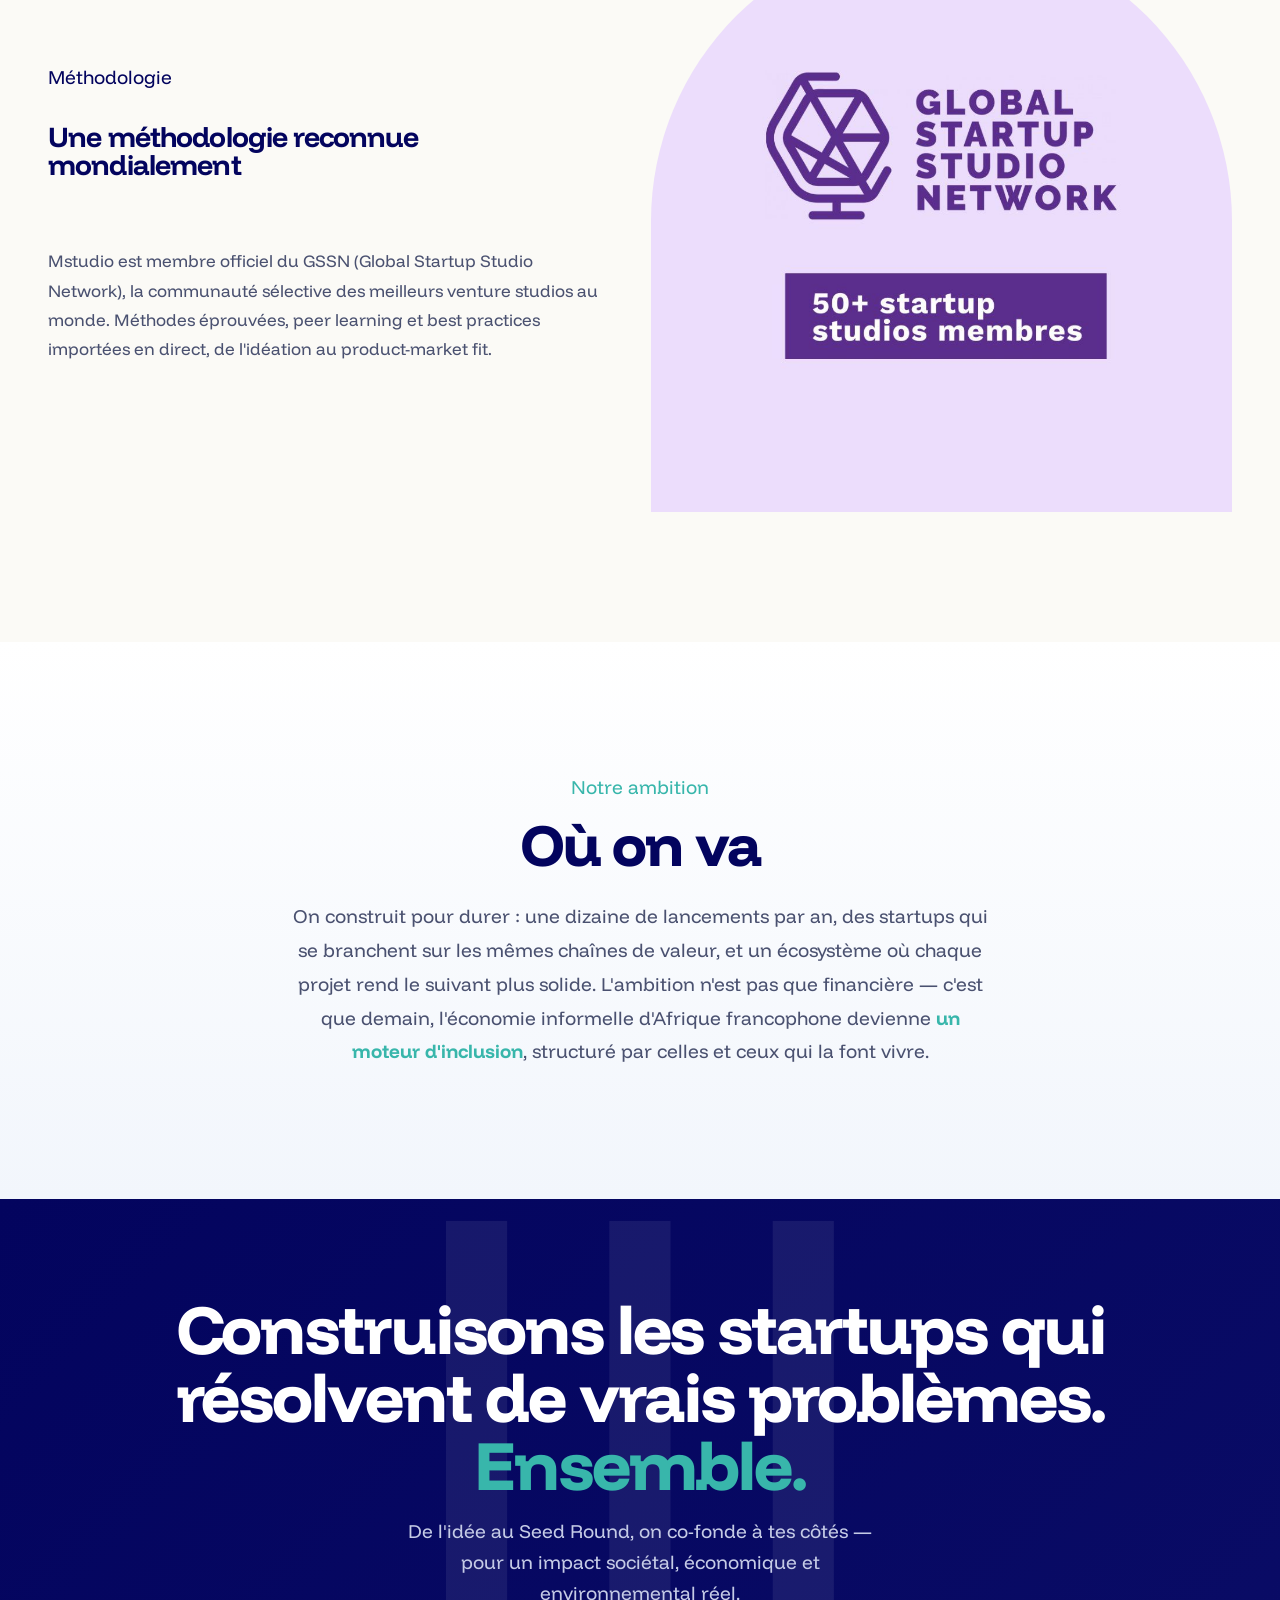
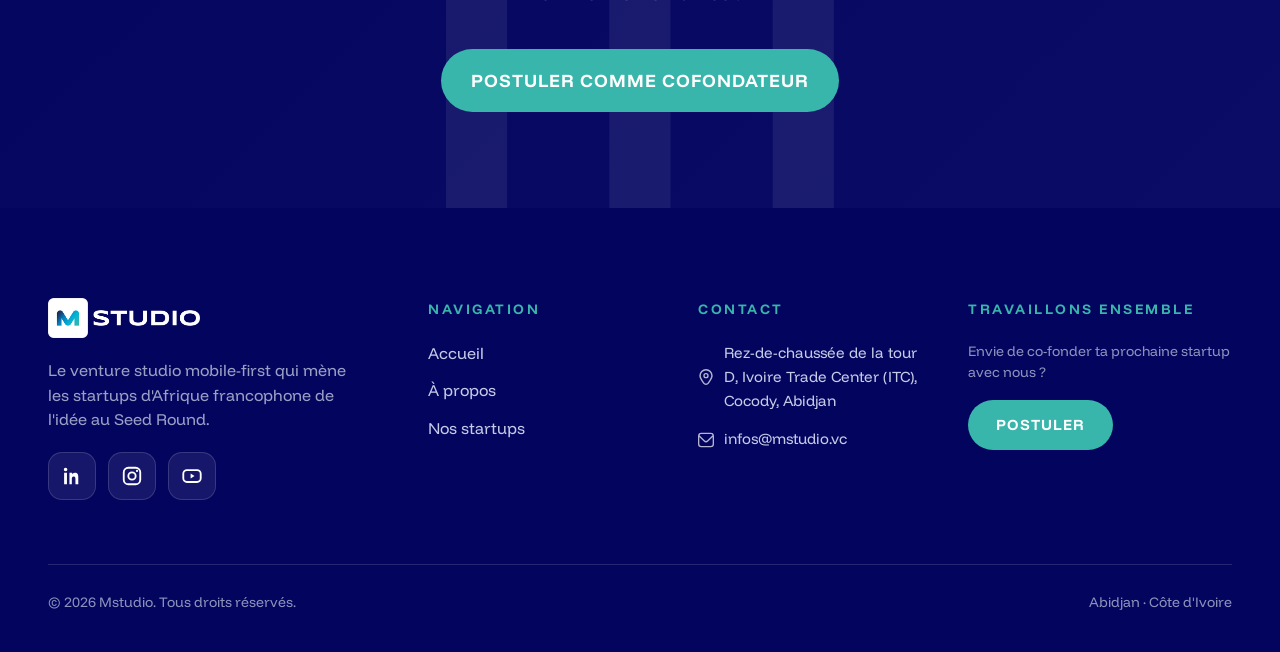
==== commit 5b448a81: "À propos: re-séquence la 2e moitié en montée (apportons→écosystème→VCs→GSSN) + écosystème sur fond c" ====
--- a/a-propos.html
+++ b/a-propos.html
@@ -265,50 +265,10 @@
   </div>
 </section>
 
-<!-- COMPETITIVE EDGE -->
+<!-- CE QUE NOUS APPORTONS -->
 <section class="section">
   <div class="wrap">
-    <div class="shead center reveal" style="max-width:780px;margin-inline:auto;">
-      <span class="net-eye" style="display:block;margin-bottom:12px;">Notre avantage</span>
-      <h2 class="disp">On ne construit pas un écosystème seul</h2>
-      <p>Une startup qui démarre seule réinvente tout, à chaque étape. Nos projets, eux, ne travaillent jamais en silo : ils partagent leurs ressources, se complètent sur les mêmes chaînes de valeur et grandissent dans un même écosystème. C'est ce qui nous permet d'aller plus loin, plus vite.</p>
-    </div>
-    <div class="edge-grid reveal d1">
-      <div class="net-card">
-        <div class="net-ico"><svg viewBox="0 0 24 24" fill="none" stroke="currentColor" stroke-width="1.8" stroke-linecap="round" stroke-linejoin="round"><circle cx="6" cy="12" r="2.4"/><circle cx="18" cy="6" r="2.4"/><circle cx="18" cy="18" r="2.4"/><path d="M8.2 10.9 15.8 7.1M8.2 13.1 15.8 16.9"/></svg></div>
-        <span class="net-eye">Ressources partagées</span>
-        <h3>Mutualisation</h3>
-        <p>Playbook, go-to-market, know-how, outils, talents : ce qu'une startup apprend, toutes les autres en profitent. Personne ne repart de zéro.</p>
-      </div>
-      <div class="net-card">
-        <div class="net-ico"><svg viewBox="0 0 24 24" fill="none" stroke="currentColor" stroke-width="1.8" stroke-linecap="round" stroke-linejoin="round"><path d="M9.5 13.5 14.5 8.5"/><path d="M8 11 6 13a3.2 3.2 0 0 0 4.5 4.5l2-2"/><path d="M16 13l2-2a3.2 3.2 0 0 0-4.5-4.5l-2 2"/></svg></div>
-        <span class="net-eye">Chaînes de valeur</span>
-        <h3>Complémentarité</h3>
-        <p>Nos startups se branchent sur les mêmes chaînes de valeur. Les clients et les données de l'une nourrissent l'autre, et l'écosystème se renforce à chaque nouveau lancement.</p>
-      </div>
-      <div class="net-card">
-        <div class="net-ico"><svg viewBox="0 0 24 24" fill="none" stroke="currentColor" stroke-width="1.8" stroke-linecap="round" stroke-linejoin="round"><circle cx="12" cy="5" r="2"/><circle cx="5" cy="18" r="2"/><circle cx="19" cy="18" r="2"/><path d="M12 7v3M10.7 11 6.3 16M13.3 11 17.7 16"/></svg></div>
-        <span class="net-eye">Pas de silo</span>
-        <h3>Écosystème ouvert</h3>
-        <p>VCs, corporates, partenaires, institutions : nos portes sont ouvertes. On ne bâtit pas un écosystème seul, on le construit avec tout le monde autour de nous.</p>
-      </div>
-      <div class="net-card">
-        <div class="net-ico"><svg viewBox="0 0 24 24" fill="none" stroke="currentColor" stroke-width="1.8" stroke-linecap="round" stroke-linejoin="round"><circle cx="9" cy="8" r="3"/><path d="M3 20c0-3 2.7-5 6-5s6 2 6 5"/><path d="M16 5.5a3 3 0 0 1 0 5.4"/><path d="M18 14.5c2 .6 3.5 2.3 3.5 4.5"/></svg></div>
-        <span class="net-eye">Entre pairs</span>
-        <h3>Communauté de fondateurs</h3>
-        <p>Nos cofondateurs forment une communauté exigeante et solidaire. Ils avancent ensemble, partagent leurs réflexes et tirent tout le groupe vers le haut.</p>
-      </div>
-    </div>
-    <div class="edge-band reveal d2">
-      <p>Notre objectif : aller beaucoup plus vite, et beaucoup plus loin. <b>Ensemble.</b></p>
-    </div>
-  </div>
-</section>
-
-<!-- CE QUE NOUS APPORTONS -->
-<section class="section bone">
-  <div class="wrap">
-    <div class="shead reveal"><h2 class="disp">Ce que nous apportons</h2><p>Plus qu'une structure d'accompagnement, nous sommes ton troisième cofondateur.</p></div>
+    <div class="shead reveal"><span class="net-eye" style="display:block;margin-bottom:12px;">Ce qu'on t'apporte</span><h2 class="disp">Ce que nous apportons</h2><p>Plus qu'une structure d'accompagnement, nous sommes ton troisième cofondateur.</p></div>
     <div class="app-tabs reveal d1">
       <div class="app-tab active" data-i="0">Playbook</div>
       <div class="app-tab" data-i="1">Agents IA</div>
@@ -325,6 +285,46 @@
         <a href="cofondateur.html" class="btn btn-accent" style="margin-top:26px;">Rejoins-nous</a>
       </div>
       <div class="app-illust"><img id="apImg" src="assets/playbook.jpg" alt="Le playbook Mstudio"></div>
+    </div>
+  </div>
+</section>
+
+<!-- COMPETITIVE EDGE -->
+<section class="section bone">
+  <div class="wrap">
+    <div class="shead center reveal" style="max-width:780px;margin-inline:auto;">
+      <span class="net-eye" style="display:block;margin-bottom:12px;">Là où tu grandis</span>
+      <h2 class="disp">On ne construit pas un écosystème seul</h2>
+      <p>Une startup qui démarre seule réinvente tout, à chaque étape. Nos projets, eux, ne travaillent jamais en silo : ils partagent leurs ressources, se complètent sur les mêmes chaînes de valeur et grandissent dans un même écosystème. C'est ce qui nous permet d'aller plus loin, plus vite.</p>
+    </div>
+    <div class="edge-grid reveal d1">
+      <div class="net-card">
+        <div class="net-ico"><svg viewBox="0 0 24 24" fill="none" stroke="currentColor" stroke-width="1.8" stroke-linecap="round" stroke-linejoin="round"><circle cx="6" cy="12" r="2.4"/><circle cx="18" cy="6" r="2.4"/><circle cx="18" cy="18" r="2.4"/><path d="M8.2 10.9 15.8 7.1M8.2 13.1 15.8 16.9"/></svg></div>
+        <span class="net-eye">Ressources partagées</span>
+        <h3>Mutualisation</h3>
+        <p>Playbook, go-to-market, know-how, outils, talents : ce qu'une startup apprend, toutes les autres en profitent. Personne ne repart de zéro.</p>
+      </div>
+      <div class="net-card">
+        <div class="net-ico"><svg viewBox="0 0 24 24" fill="none" stroke="currentColor" stroke-width="1.8" stroke-linecap="round" stroke-linejoin="round"><path d="M9.5 13.5 14.5 8.5"/><path d="M8 11 6 13a3.2 3.2 0 0 0 4.5 4.5l2-2"/><path d="M16 13l2-2a3.2 3.2 0 0 0-4.5-4.5l-2 2"/></svg></div>
+        <span class="net-eye">Chaînes de valeur</span>
+        <h3>Complémentarité</h3>
+        <p>Nos startups se branchent sur les mêmes chaînes de valeur. Les clients et les données de l'une nourrissent l'autre, et l'écosystème se renforce à chaque nouveau lancement.</p>
+      </div>
+      <div class="net-card">
+        <div class="net-ico"><svg viewBox="0 0 24 24" fill="none" stroke="currentColor" stroke-width="1.8" stroke-linecap="round" stroke-linejoin="round"><circle cx="12" cy="5" r="2"/><circle cx="5" cy="18" r="2"/><circle cx="19" cy="18" r="2"/><path d="M12 7v3M10.7 11 6.3 16M13.3 11 17.7 16"/></svg></div>
+        <span class="net-eye">Pas de silo</span>
+        <h3>Écosystème ouvert</h3>
+        <p>VCs, corporates, partenaires, institutions : nos portes sont ouvertes. On ne bâtit pas un écosystème seul, on le construit avec tout le monde autour de nous.</p>
+      </div>
+      <div class="net-card">
+        <div class="net-ico"><svg viewBox="0 0 24 24" fill="none" stroke="currentColor" stroke-width="1.8" stroke-linecap="round" stroke-linejoin="round"><circle cx="9" cy="8" r="3"/><path d="M3 20c0-3 2.7-5 6-5s6 2 6 5"/><path d="M16 5.5a3 3 0 0 1 0 5.4"/><path d="M18 14.5c2 .6 3.5 2.3 3.5 4.5"/></svg></div>
+        <span class="net-eye">Entre pairs</span>
+        <h3>Communauté de fondateurs</h3>
+        <p>Nos cofondateurs forment une communauté exigeante et solidaire. Ils avancent ensemble, partagent leurs réflexes et tirent tout le groupe vers le haut.</p>
+      </div>
+    </div>
+    <div class="edge-band reveal d2">
+      <p>Notre objectif : aller beaucoup plus vite, et beaucoup plus loin. <b>Ensemble.</b></p>
     </div>
   </div>
 </section>
